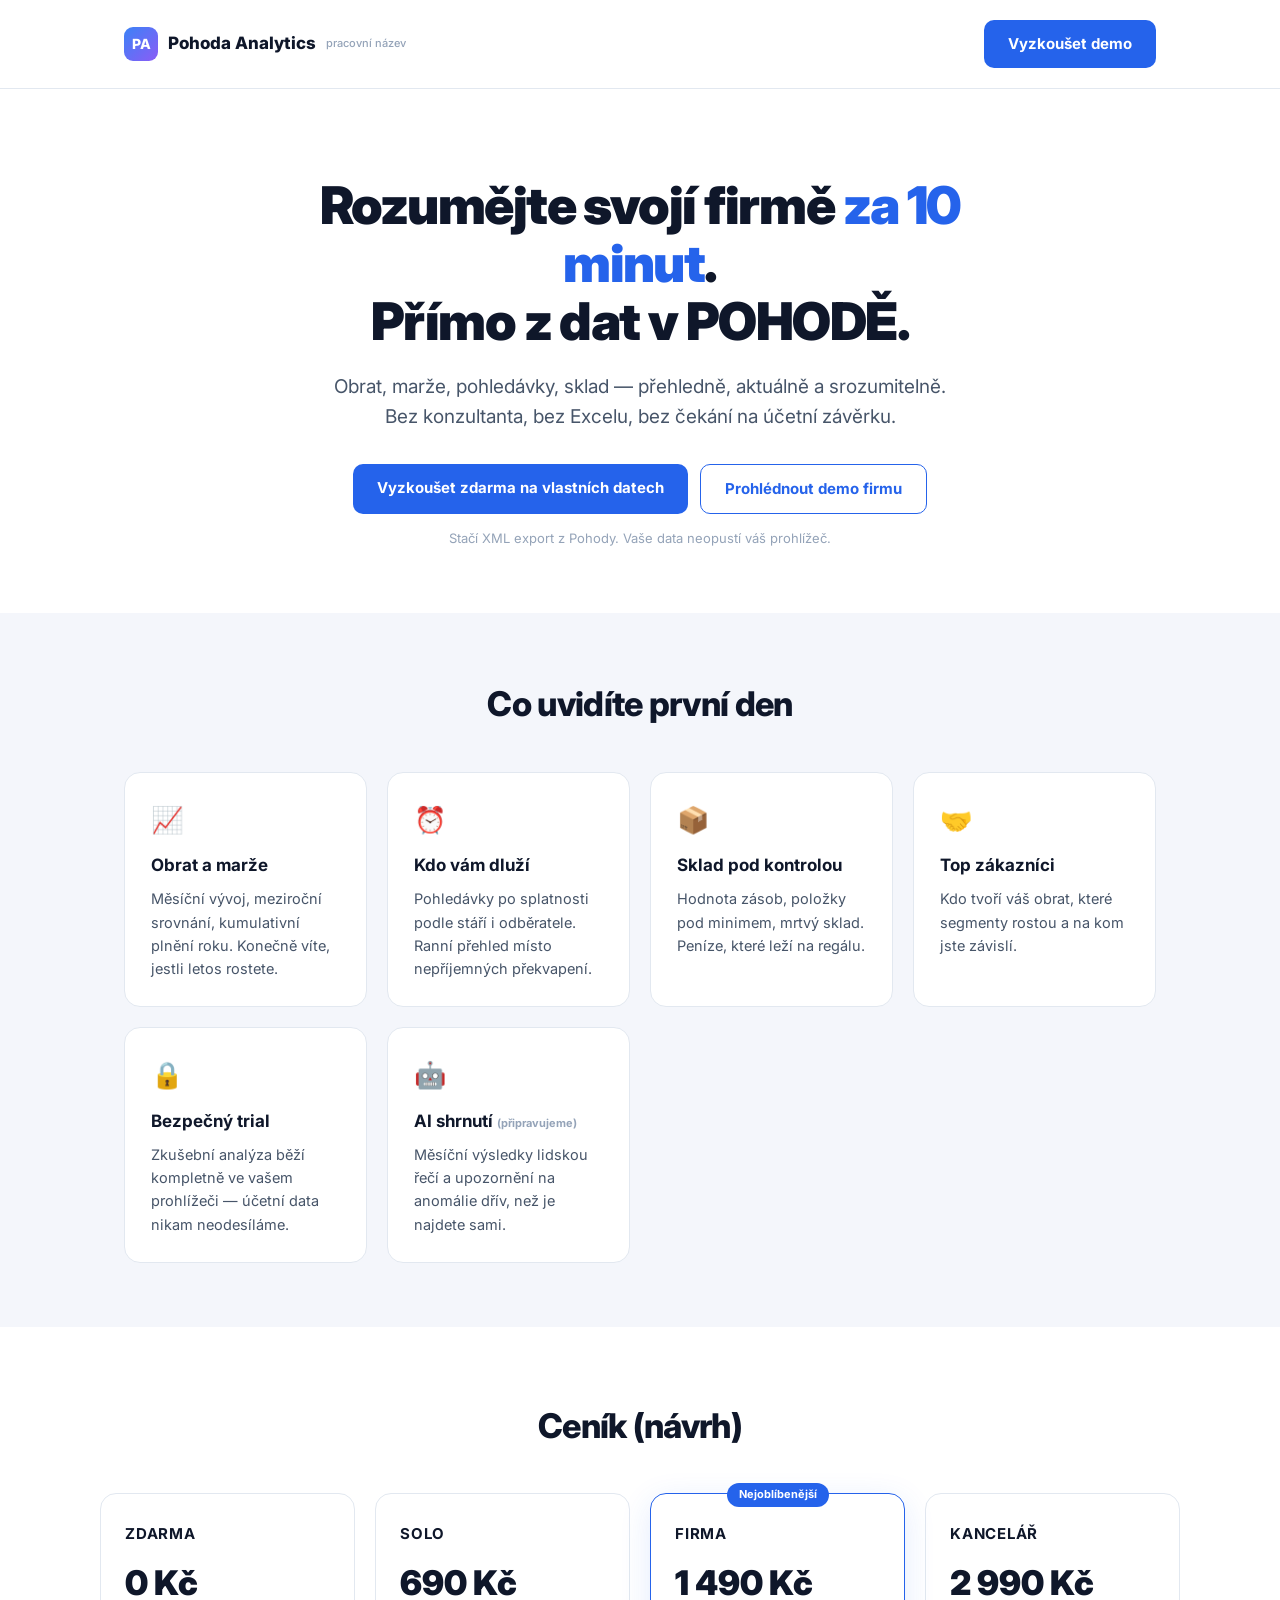
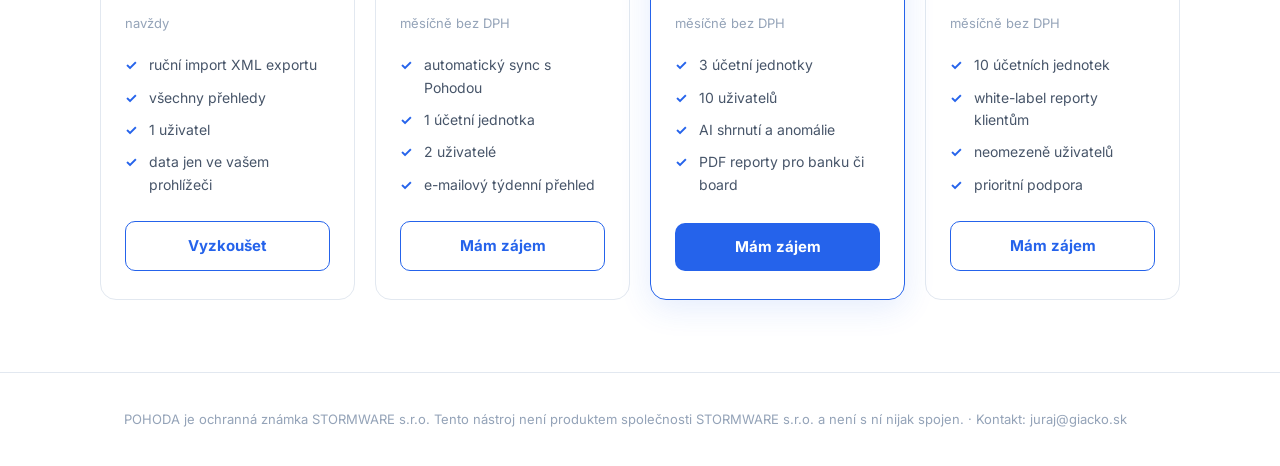
==== site/index.html @ 247dd359 "F0: demo dashboard, Pohoda XML parser, strategie a konkurencni analyza - app/: staticky SPA dashboar" ====
<!DOCTYPE html>
<html lang="cs">
<head>
<meta charset="utf-8">
<meta name="viewport" content="width=device-width, initial-scale=1">
<title>Rozumějte svojí firmě za 10 minut — analytika pro IS POHODA</title>
<meta name="description" content="Přehledy obratu, marží, pohledávek a skladu z vašich dat v IS POHODA. Bez konzultanta, bez Excelu. Vyzkoušejte zdarma na vlastních datech.">
<link rel="preconnect" href="https://fonts.googleapis.com">
<link href="https://fonts.googleapis.com/css2?family=Inter:wght@400;500;600;700;800;900&display=swap" rel="stylesheet">
<style>
:root { --ink:#0f172a; --ink2:#475569; --muted:#94a3b8; --accent:#2563eb; --bg:#ffffff; --soft:#f4f6fb; --line:#e2e8f0; }
* { box-sizing:border-box; margin:0; padding:0; }
body { font-family:Inter,-apple-system,system-ui,sans-serif; color:var(--ink); background:var(--bg); line-height:1.6; font-size:16px; }
.wrap { max-width:1080px; margin:0 auto; padding:0 24px; }
header { padding:20px 0; border-bottom:1px solid var(--line); position:sticky; top:0; background:rgba(255,255,255,.92); backdrop-filter:blur(8px); z-index:9; }
header .wrap { display:flex; align-items:center; justify-content:space-between; }
.logo { display:flex; gap:10px; align-items:center; font-weight:800; font-size:17px; }
.logo-mark { width:34px; height:34px; border-radius:9px; background:linear-gradient(135deg,#3b82f6,#8b5cf6); color:#fff; display:flex; align-items:center; justify-content:center; font-size:14px; }
.btn { display:inline-block; background:var(--accent); color:#fff; text-decoration:none; font-weight:700; padding:12px 24px; border-radius:10px; font-size:15px; }
.btn.ghost { background:transparent; color:var(--accent); border:1.5px solid var(--accent); }
.hero { padding:88px 0 64px; text-align:center; }
.hero h1 { font-size:clamp(30px,5vw,52px); font-weight:900; letter-spacing:-.03em; line-height:1.12; max-width:800px; margin:0 auto 20px; }
.hero h1 em { font-style:normal; color:var(--accent); }
.hero p { font-size:19px; color:var(--ink2); max-width:640px; margin:0 auto 32px; }
.hero .cta { display:flex; gap:12px; justify-content:center; flex-wrap:wrap; }
.hero .note { margin-top:14px; font-size:13px; color:var(--muted); }
.strip { background:var(--soft); padding:64px 0; }
h2 { font-size:clamp(24px,3.5vw,34px); font-weight:800; letter-spacing:-.02em; text-align:center; margin-bottom:40px; }
.features { display:grid; grid-template-columns:repeat(auto-fit,minmax(240px,1fr)); gap:20px; }
.feature { background:#fff; border:1px solid var(--line); border-radius:16px; padding:26px; }
.feature .ico { font-size:26px; margin-bottom:12px; }
.feature h3 { font-size:17px; margin-bottom:8px; }
.feature p { font-size:14.5px; color:var(--ink2); }
.pricing { padding:72px 0; }
.plans { display:grid; grid-template-columns:repeat(auto-fit,minmax(230px,1fr)); gap:20px; align-items:stretch; }
.plan { border:1px solid var(--line); border-radius:16px; padding:28px 24px; display:flex; flex-direction:column; }
.plan.hot { border-color:var(--accent); box-shadow:0 8px 32px rgba(37,99,235,.12); position:relative; }
.plan.hot::before { content:"Nejoblíbenější"; position:absolute; top:-11px; left:50%; transform:translateX(-50%); background:var(--accent); color:#fff; font-size:11px; font-weight:700; padding:3px 12px; border-radius:99px; }
.plan h3 { font-size:15px; text-transform:uppercase; letter-spacing:.05em; }
.plan .price { font-size:34px; font-weight:900; margin:10px 0 2px; }
.plan .per { font-size:13px; color:var(--muted); margin-bottom:16px; }
.plan ul { list-style:none; font-size:14px; color:var(--ink2); flex:1; }
.plan li { padding:5px 0 5px 24px; position:relative; }
.plan li::before { content:"✓"; position:absolute; left:0; color:var(--accent); font-weight:700; }
.plan .btn { margin-top:20px; text-align:center; }
footer { border-top:1px solid var(--line); padding:36px 0; font-size:13px; color:var(--muted); }
</style>
</head>
<body>
<header>
  <div class="wrap">
    <div class="logo"><div class="logo-mark">PA</div>Pohoda Analytics <span style="font-size:11px;color:var(--muted);font-weight:500">pracovní název</span></div>
    <a class="btn" href="../app/index.html">Vyzkoušet demo</a>
  </div>
</header>

<section class="hero wrap">
  <h1>Rozumějte svojí firmě <em>za 10 minut</em>.<br>Přímo z dat v POHODĚ.</h1>
  <p>Obrat, marže, pohledávky, sklad — přehledně, aktuálně a srozumitelně.
  Bez konzultanta, bez Excelu, bez čekání na účetní závěrku.</p>
  <div class="cta">
    <a class="btn" href="../app/index.html">Vyzkoušet zdarma na vlastních datech</a>
    <a class="btn ghost" href="../app/index.html#prehled">Prohlédnout demo firmu</a>
  </div>
  <div class="note">Stačí XML export z Pohody. Vaše data neopustí váš prohlížeč.</div>
</section>

<section class="strip">
  <div class="wrap">
    <h2>Co uvidíte první den</h2>
    <div class="features">
      <div class="feature"><div class="ico">📈</div><h3>Obrat a marže</h3><p>Měsíční vývoj, meziroční srovnání, kumulativní plnění roku. Konečně víte, jestli letos rostete.</p></div>
      <div class="feature"><div class="ico">⏰</div><h3>Kdo vám dluží</h3><p>Pohledávky po splatnosti podle stáří i odběratele. Ranní přehled místo nepříjemných překvapení.</p></div>
      <div class="feature"><div class="ico">📦</div><h3>Sklad pod kontrolou</h3><p>Hodnota zásob, položky pod minimem, mrtvý sklad. Peníze, které leží na regálu.</p></div>
      <div class="feature"><div class="ico">🤝</div><h3>Top zákazníci</h3><p>Kdo tvoří váš obrat, které segmenty rostou a na kom jste závislí.</p></div>
      <div class="feature"><div class="ico">🔒</div><h3>Bezpečný trial</h3><p>Zkušební analýza běží kompletně ve vašem prohlížeči — účetní data nikam neodesíláme.</p></div>
      <div class="feature"><div class="ico">🤖</div><h3>AI shrnutí <span style="font-size:11px;color:var(--muted)">(připravujeme)</span></h3><p>Měsíční výsledky lidskou řečí a upozornění na anomálie dřív, než je najdete sami.</p></div>
    </div>
  </div>
</section>

<section class="pricing wrap" id="cenik">
  <h2>Ceník (návrh)</h2>
  <div class="plans">
    <div class="plan">
      <h3>Zdarma</h3><div class="price">0 Kč</div><div class="per">navždy</div>
      <ul><li>ruční import XML exportu</li><li>všechny přehledy</li><li>1 uživatel</li><li>data jen ve vašem prohlížeči</li></ul>
      <a class="btn ghost" href="../app/index.html">Vyzkoušet</a>
    </div>
    <div class="plan">
      <h3>Solo</h3><div class="price">690 Kč</div><div class="per">měsíčně bez DPH</div>
      <ul><li>automatický sync s Pohodou</li><li>1 účetní jednotka</li><li>2 uživatelé</li><li>e-mailový týdenní přehled</li></ul>
      <a class="btn ghost" href="mailto:juraj@giacko.sk?subject=Pohoda%20Analytics%20—%20Solo">Mám zájem</a>
    </div>
    <div class="plan hot">
      <h3>Firma</h3><div class="price">1 490 Kč</div><div class="per">měsíčně bez DPH</div>
      <ul><li>3 účetní jednotky</li><li>10 uživatelů</li><li>AI shrnutí a anomálie</li><li>PDF reporty pro banku či board</li></ul>
      <a class="btn" href="mailto:juraj@giacko.sk?subject=Pohoda%20Analytics%20—%20Firma">Mám zájem</a>
    </div>
    <div class="plan">
      <h3>Kancelář</h3><div class="price">2 990 Kč</div><div class="per">měsíčně bez DPH</div>
      <ul><li>10 účetních jednotek</li><li>white-label reporty klientům</li><li>neomezeně uživatelů</li><li>prioritní podpora</li></ul>
      <a class="btn ghost" href="mailto:juraj@giacko.sk?subject=Pohoda%20Analytics%20—%20Kancelar">Mám zájem</a>
    </div>
  </div>
</section>

<footer>
  <div class="wrap">
    POHODA je ochranná známka STORMWARE s.r.o. Tento nástroj není produktem společnosti
    STORMWARE s.r.o. a není s ní nijak spojen. · Kontakt: juraj@giacko.sk
  </div>
</footer>
</body>
</html>
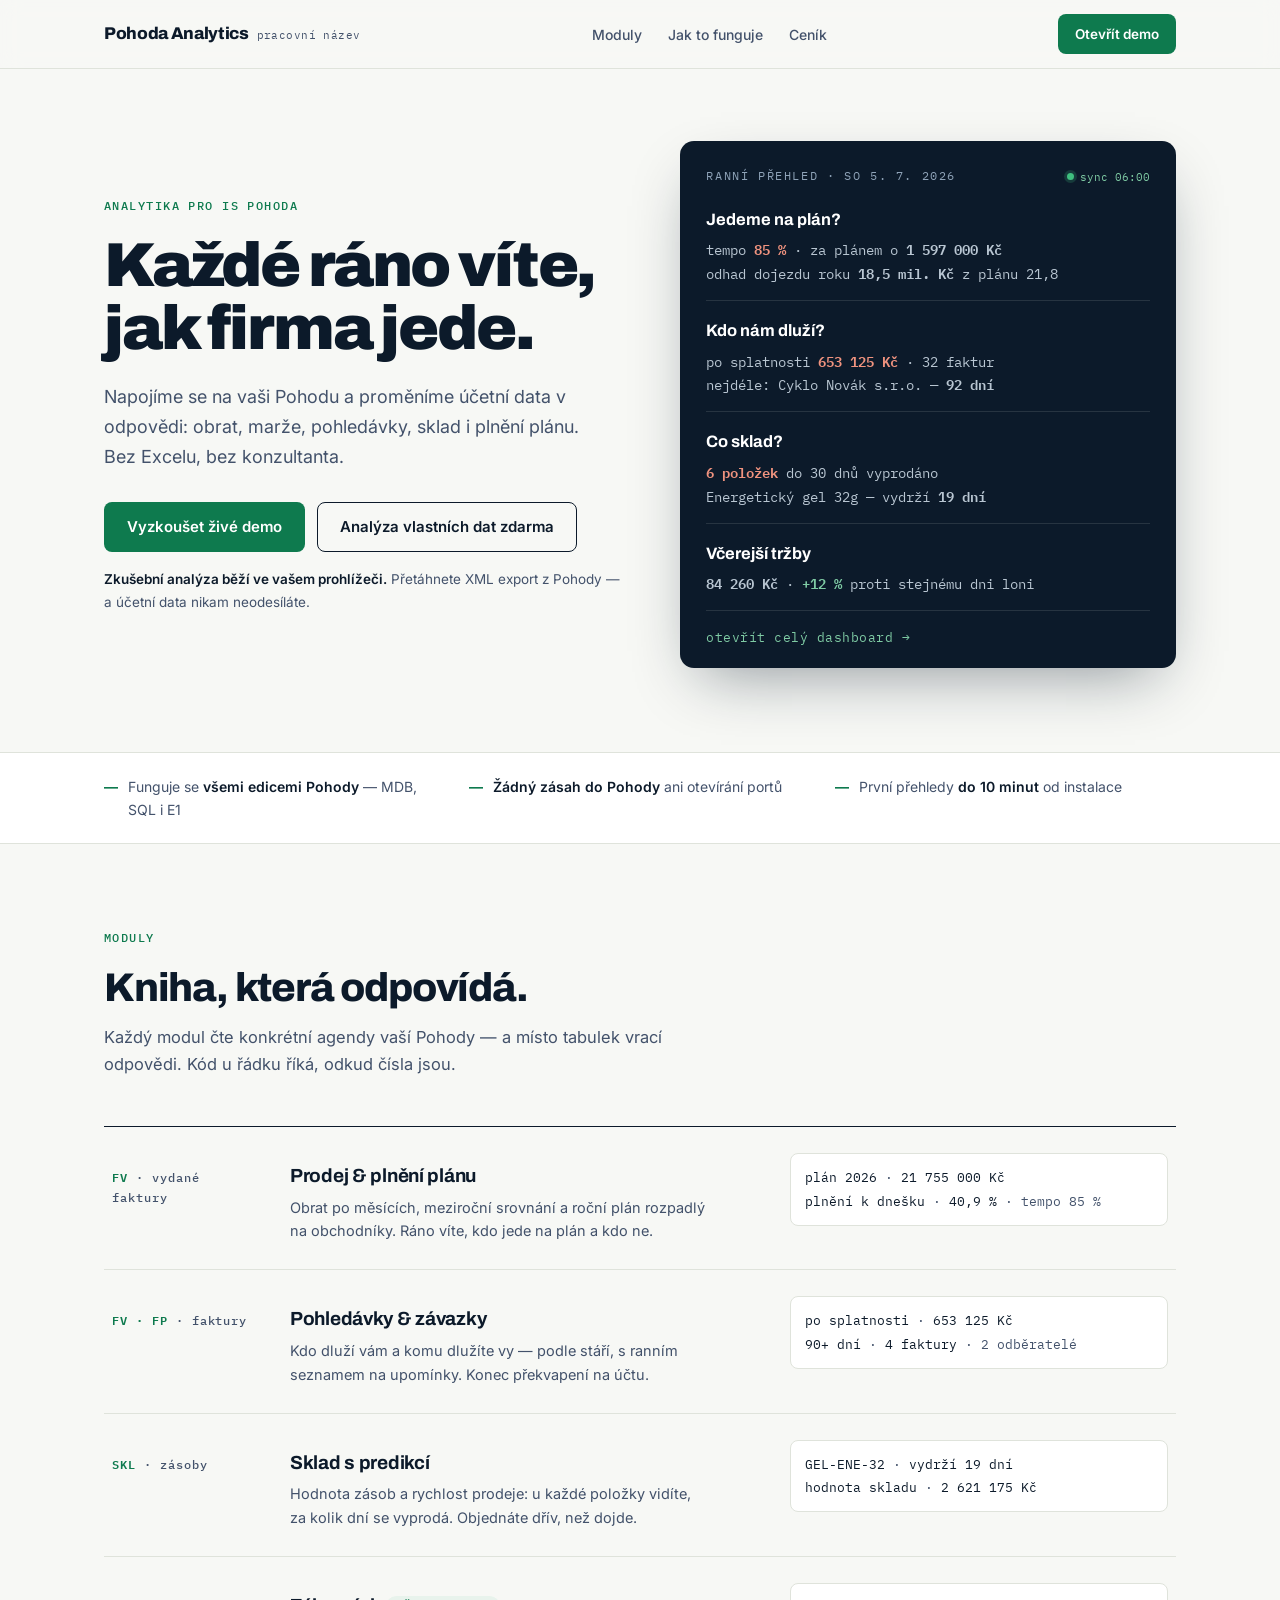
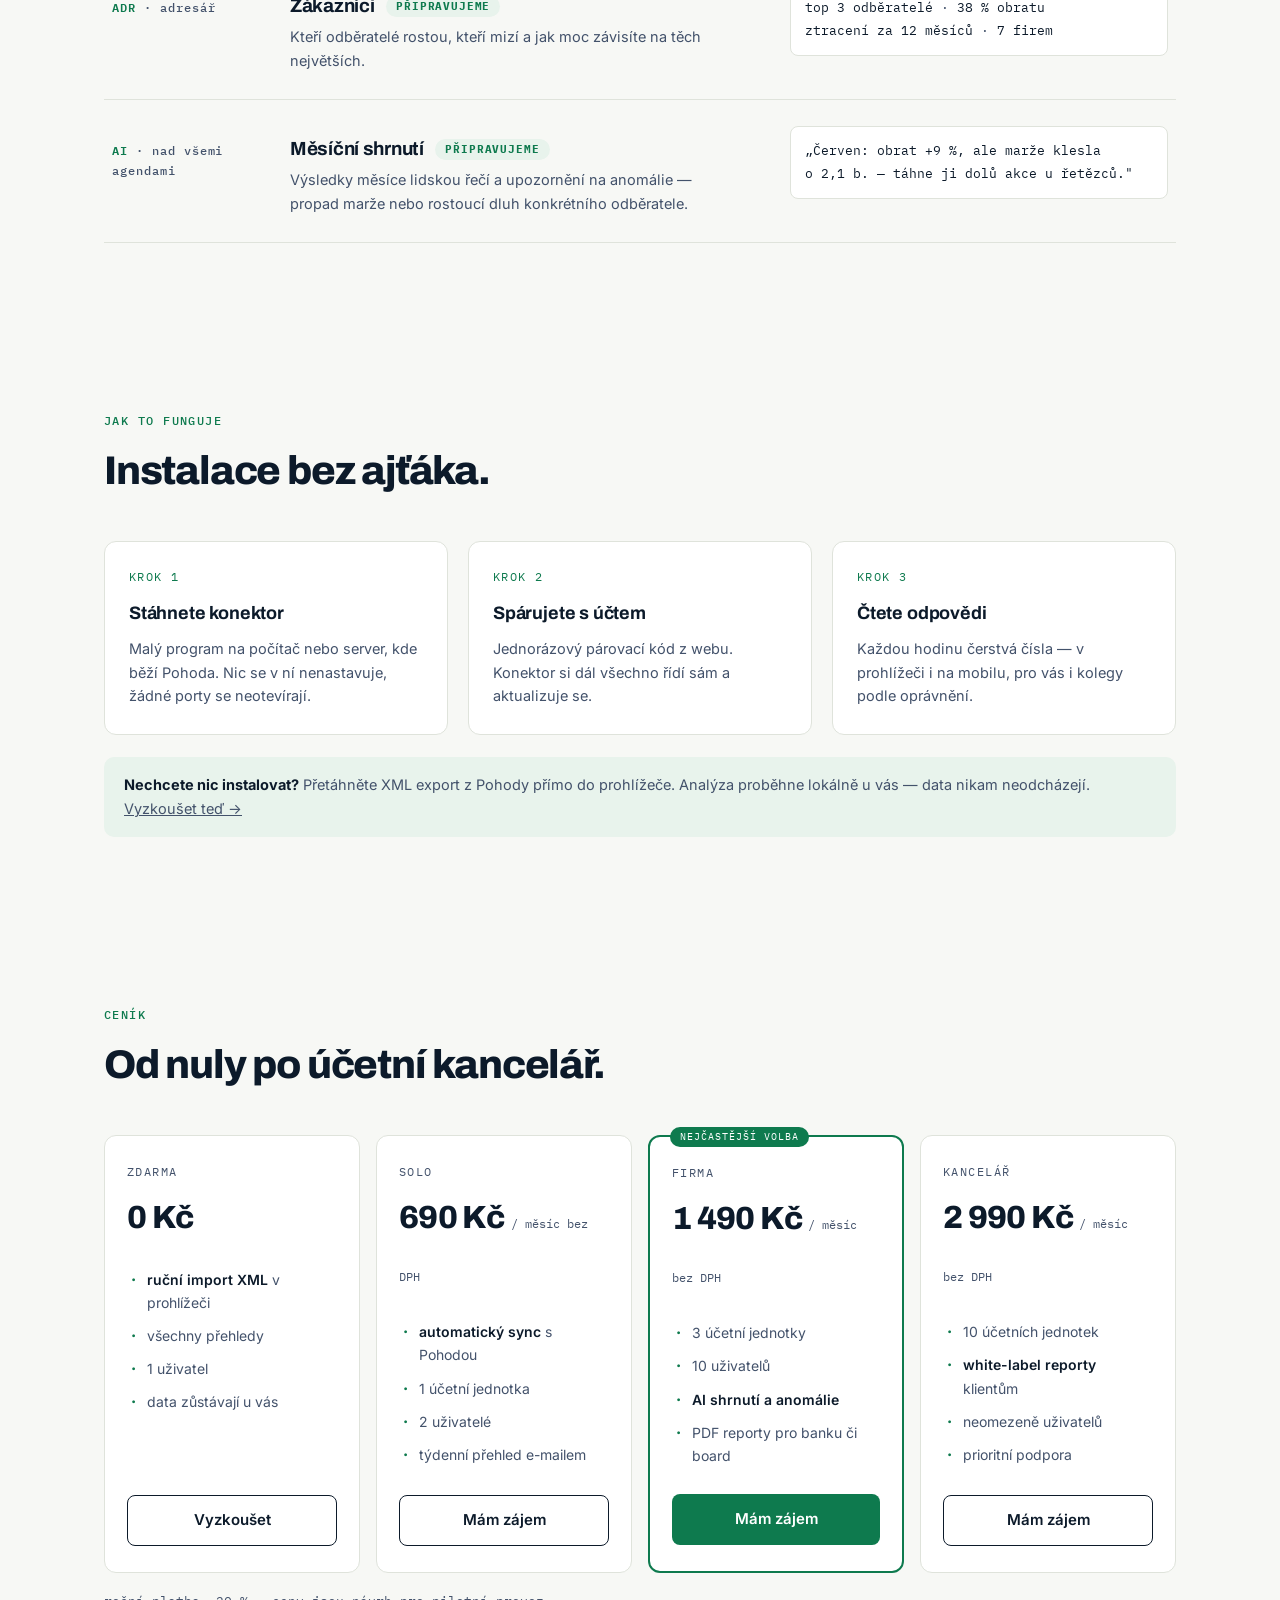
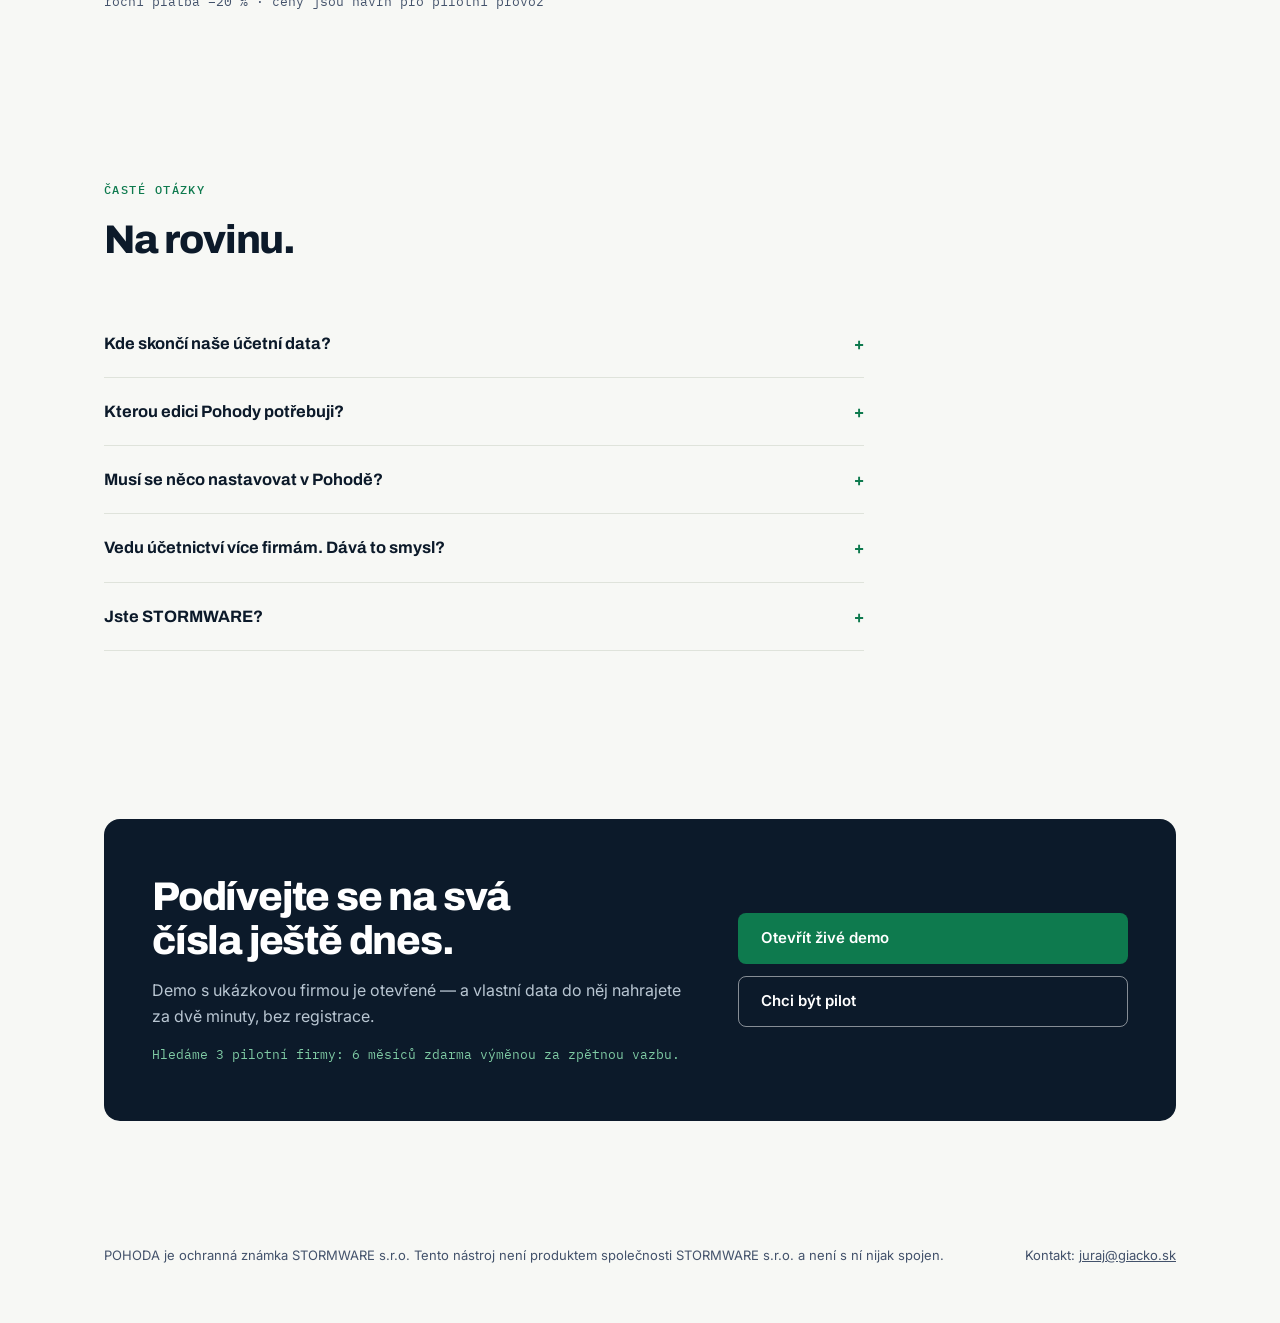
==== commit fc15fc3a: "Novy prezentacny web: ranni prehled hero, moduly ako riadky uctovnej knihy - signature: hero panel R" ====
--- a/site/index.html
+++ b/site/index.html
@@ -3,113 +3,446 @@
 <head>
 <meta charset="utf-8">
 <meta name="viewport" content="width=device-width, initial-scale=1">
-<title>Rozumějte svojí firmě za 10 minut — analytika pro IS POHODA</title>
-<meta name="description" content="Přehledy obratu, marží, pohledávek a skladu z vašich dat v IS POHODA. Bez konzultanta, bez Excelu. Vyzkoušejte zdarma na vlastních datech.">
+<title>Každé ráno víte, jak firma jede — analytika pro IS POHODA</title>
+<meta name="description" content="Napojíme se na vaši Pohodu a proměníme účetní data v odpovědi: obrat, marže, pohledávky, sklad i plnění plánu. Bez Excelu, bez konzultanta, do 10 minut.">
 <link rel="preconnect" href="https://fonts.googleapis.com">
-<link href="https://fonts.googleapis.com/css2?family=Inter:wght@400;500;600;700;800;900&display=swap" rel="stylesheet">
+<link rel="preconnect" href="https://fonts.gstatic.com" crossorigin>
+<link href="https://fonts.googleapis.com/css2?family=Archivo:wght@600;700;800;900&family=Inter:wght@400;500;600&family=IBM+Plex+Mono:wght@400;500;600&display=swap&subset=latin-ext" rel="stylesheet">
 <style>
-:root { --ink:#0f172a; --ink2:#475569; --muted:#94a3b8; --accent:#2563eb; --bg:#ffffff; --soft:#f4f6fb; --line:#e2e8f0; }
-* { box-sizing:border-box; margin:0; padding:0; }
-body { font-family:Inter,-apple-system,system-ui,sans-serif; color:var(--ink); background:var(--bg); line-height:1.6; font-size:16px; }
-.wrap { max-width:1080px; margin:0 auto; padding:0 24px; }
-header { padding:20px 0; border-bottom:1px solid var(--line); position:sticky; top:0; background:rgba(255,255,255,.92); backdrop-filter:blur(8px); z-index:9; }
-header .wrap { display:flex; align-items:center; justify-content:space-between; }
-.logo { display:flex; gap:10px; align-items:center; font-weight:800; font-size:17px; }
-.logo-mark { width:34px; height:34px; border-radius:9px; background:linear-gradient(135deg,#3b82f6,#8b5cf6); color:#fff; display:flex; align-items:center; justify-content:center; font-size:14px; }
-.btn { display:inline-block; background:var(--accent); color:#fff; text-decoration:none; font-weight:700; padding:12px 24px; border-radius:10px; font-size:15px; }
-.btn.ghost { background:transparent; color:var(--accent); border:1.5px solid var(--accent); }
-.hero { padding:88px 0 64px; text-align:center; }
-.hero h1 { font-size:clamp(30px,5vw,52px); font-weight:900; letter-spacing:-.03em; line-height:1.12; max-width:800px; margin:0 auto 20px; }
-.hero h1 em { font-style:normal; color:var(--accent); }
-.hero p { font-size:19px; color:var(--ink2); max-width:640px; margin:0 auto 32px; }
-.hero .cta { display:flex; gap:12px; justify-content:center; flex-wrap:wrap; }
-.hero .note { margin-top:14px; font-size:13px; color:var(--muted); }
-.strip { background:var(--soft); padding:64px 0; }
-h2 { font-size:clamp(24px,3.5vw,34px); font-weight:800; letter-spacing:-.02em; text-align:center; margin-bottom:40px; }
-.features { display:grid; grid-template-columns:repeat(auto-fit,minmax(240px,1fr)); gap:20px; }
-.feature { background:#fff; border:1px solid var(--line); border-radius:16px; padding:26px; }
-.feature .ico { font-size:26px; margin-bottom:12px; }
-.feature h3 { font-size:17px; margin-bottom:8px; }
-.feature p { font-size:14.5px; color:var(--ink2); }
-.pricing { padding:72px 0; }
-.plans { display:grid; grid-template-columns:repeat(auto-fit,minmax(230px,1fr)); gap:20px; align-items:stretch; }
-.plan { border:1px solid var(--line); border-radius:16px; padding:28px 24px; display:flex; flex-direction:column; }
-.plan.hot { border-color:var(--accent); box-shadow:0 8px 32px rgba(37,99,235,.12); position:relative; }
-.plan.hot::before { content:"Nejoblíbenější"; position:absolute; top:-11px; left:50%; transform:translateX(-50%); background:var(--accent); color:#fff; font-size:11px; font-weight:700; padding:3px 12px; border-radius:99px; }
-.plan h3 { font-size:15px; text-transform:uppercase; letter-spacing:.05em; }
-.plan .price { font-size:34px; font-weight:900; margin:10px 0 2px; }
-.plan .per { font-size:13px; color:var(--muted); margin-bottom:16px; }
-.plan ul { list-style:none; font-size:14px; color:var(--ink2); flex:1; }
-.plan li { padding:5px 0 5px 24px; position:relative; }
-.plan li::before { content:"✓"; position:absolute; left:0; color:var(--accent); font-weight:700; }
-.plan .btn { margin-top:20px; text-align:center; }
-footer { border-top:1px solid var(--line); padding:36px 0; font-size:13px; color:var(--muted); }
+:root {
+  --papir: #F7F8F5;
+  --inkoust: #0C1A2A;
+  --inkoust-2: #43526B;
+  --zelen: #0E7A4E;
+  --zelen-svetla: #E8F3EC;
+  --saldo: #C2402E;
+  --saldo-svetle: #FAEDE9;
+  --linka: #DFE3DB;
+  --panel: #FFFFFF;
+  --mono: "IBM Plex Mono", ui-monospace, monospace;
+  --disp: "Archivo", sans-serif;
+  --body: "Inter", -apple-system, system-ui, sans-serif;
+}
+* { box-sizing: border-box; margin: 0; padding: 0; }
+html { scroll-behavior: smooth; }
+@media (prefers-reduced-motion: reduce) { html { scroll-behavior: auto; } }
+body {
+  font-family: var(--body); color: var(--inkoust); background: var(--papir);
+  font-size: 16px; line-height: 1.65; -webkit-font-smoothing: antialiased;
+}
+.wrap { max-width: 1120px; margin: 0 auto; padding: 0 24px; }
+a { color: inherit; }
+:focus-visible { outline: 2.5px solid var(--zelen); outline-offset: 3px; border-radius: 2px; }
+
+/* ---------- header ---------- */
+header {
+  position: sticky; top: 0; z-index: 20;
+  background: color-mix(in srgb, var(--papir) 88%, transparent);
+  backdrop-filter: blur(10px);
+  border-bottom: 1px solid var(--linka);
+}
+.hd { display: flex; align-items: center; justify-content: space-between; padding: 14px 24px; max-width: 1120px; margin: 0 auto; }
+.wordmark { font-family: var(--disp); font-weight: 800; font-size: 17px; letter-spacing: -.02em; text-decoration: none; display: flex; align-items: baseline; gap: 8px; }
+.wordmark .wip { font-family: var(--mono); font-size: 10.5px; font-weight: 400; color: var(--inkoust-2); letter-spacing: .04em; }
+nav.top { display: flex; gap: 26px; font-size: 14px; font-weight: 500; }
+nav.top a { text-decoration: none; color: var(--inkoust-2); }
+nav.top a:hover { color: var(--inkoust); }
+.btn {
+  display: inline-block; text-decoration: none; font-weight: 600; font-size: 15px;
+  padding: 12px 22px; border-radius: 8px; border: 1.5px solid transparent;
+  background: var(--zelen); color: #fff; transition: background .15s;
+}
+.btn:hover { background: #0A6440; }
+.btn.obrys { background: transparent; color: var(--inkoust); border-color: var(--inkoust); }
+.btn.obrys:hover { background: var(--inkoust); color: #fff; }
+.btn.maly { padding: 8px 16px; font-size: 13.5px; }
+@media (max-width: 720px) { nav.top { display: none; } }
+
+/* ---------- hero ---------- */
+.hero { padding: 72px 0 84px; display: grid; grid-template-columns: 1.05fr 1fr; gap: 56px; align-items: center; }
+@media (max-width: 920px) { .hero { grid-template-columns: 1fr; padding-top: 48px; } }
+.eyebrow { font-family: var(--mono); font-size: 12px; font-weight: 500; letter-spacing: .12em; text-transform: uppercase; color: var(--zelen); margin-bottom: 18px; }
+h1 {
+  font-family: var(--disp); font-weight: 900; letter-spacing: -.035em; line-height: 1.02;
+  font-size: clamp(38px, 5.6vw, 62px); margin-bottom: 22px; text-wrap: balance;
+}
+.hero p.sub { font-size: 18px; color: var(--inkoust-2); max-width: 480px; margin-bottom: 30px; }
+.hero .cta { display: flex; gap: 12px; flex-wrap: wrap; align-items: center; }
+.hero .pozn { margin-top: 16px; font-size: 13.5px; color: var(--inkoust-2); }
+.hero .pozn strong { color: var(--inkoust); font-weight: 600; }
+
+/* ranní přehled — signature panel */
+.report {
+  background: var(--inkoust); color: #EAF0EA; border-radius: 14px;
+  padding: 26px 26px 20px; box-shadow: 0 24px 60px -20px rgba(12,26,42,.45);
+  font-size: 14px;
+}
+.report .hlava { display: flex; justify-content: space-between; align-items: center; gap: 10px; flex-wrap: wrap; margin-bottom: 4px; }
+.report .titulek { font-family: var(--mono); font-size: 11.5px; letter-spacing: .14em; text-transform: uppercase; color: #8FA3B8; }
+.report .sync { font-family: var(--mono); font-size: 11px; color: #7FCBA4; display: flex; align-items: center; gap: 6px; }
+.report .sync::before { content: ""; width: 7px; height: 7px; border-radius: 99px; background: #3FBF7F; box-shadow: 0 0 0 3px rgba(63,191,127,.2); }
+.radek { padding: 16px 0 14px; border-bottom: 1px solid rgba(234,240,234,.12); }
+.radek:last-of-type { border-bottom: 0; }
+.radek .otazka { font-family: var(--disp); font-weight: 700; font-size: 16.5px; color: #fff; margin-bottom: 5px; }
+.radek .odpoved { font-family: var(--mono); font-size: 13.5px; color: #B9C6D2; line-height: 1.7; }
+.radek .odpoved b { font-weight: 600; }
+.cislo-plus { color: #7FCBA4; }
+.cislo-minus { color: #F0937F; }
+.report .pata { padding-top: 14px; }
+.report .pata a { font-family: var(--mono); font-size: 12.5px; color: #7FCBA4; text-decoration: none; letter-spacing: .04em; }
+.report .pata a:hover { text-decoration: underline; }
+@media (prefers-reduced-motion: no-preference) {
+  .radek { opacity: 0; transform: translateY(8px); animation: vzhuru .5s ease forwards; }
+  .radek:nth-child(2) { animation-delay: .15s; }
+  .radek:nth-child(3) { animation-delay: .3s; }
+  .radek:nth-child(4) { animation-delay: .45s; }
+  @keyframes vzhuru { to { opacity: 1; transform: none; } }
+}
+
+/* ---------- fakta pás ---------- */
+.fakta { border-top: 1px solid var(--linka); border-bottom: 1px solid var(--linka); background: #FFFFFF; }
+.fakta .wrap { display: grid; grid-template-columns: repeat(3, 1fr); gap: 24px; padding: 22px 24px; }
+@media (max-width: 720px) { .fakta .wrap { grid-template-columns: 1fr; gap: 10px; padding: 18px 24px; } }
+.fakt { font-size: 14px; color: var(--inkoust-2); display: flex; gap: 10px; align-items: baseline; }
+.fakt::before { content: "—"; color: var(--zelen); font-weight: 700; }
+.fakt b { color: var(--inkoust); font-weight: 600; }
+
+/* ---------- sekce ---------- */
+section.blok { padding: 84px 0; }
+.sekce-hlava { max-width: 620px; margin-bottom: 48px; }
+h2 { font-family: var(--disp); font-weight: 800; letter-spacing: -.03em; font-size: clamp(28px, 3.6vw, 40px); line-height: 1.1; margin: 14px 0 14px; text-wrap: balance; }
+.sekce-hlava p { color: var(--inkoust-2); font-size: 16.5px; }
+
+/* moduly — řádky účetní knihy */
+.kniha { border-top: 1px solid var(--inkoust); }
+.zaznam {
+  display: grid; grid-template-columns: 150px 1.25fr 1fr; gap: 28px; align-items: baseline;
+  padding: 26px 8px; border-bottom: 1px solid var(--linka); transition: background .15s;
+}
+.zaznam:hover { background: #FFFFFF; }
+@media (max-width: 860px) { .zaznam { grid-template-columns: 1fr; gap: 8px; } }
+.agenda { font-family: var(--mono); font-size: 12px; font-weight: 500; letter-spacing: .08em; color: var(--inkoust-2); }
+.agenda b { color: var(--zelen); font-weight: 600; }
+.zaznam h3 { font-family: var(--disp); font-weight: 700; font-size: 19px; letter-spacing: -.015em; margin-bottom: 4px; }
+.zaznam .popis { font-size: 14.5px; color: var(--inkoust-2); max-width: 420px; }
+.ukazka { font-family: var(--mono); font-size: 13px; color: var(--inkoust); background: var(--panel); border: 1px solid var(--linka); border-radius: 8px; padding: 12px 14px; line-height: 1.8; }
+.ukazka .mira { color: var(--inkoust-2); }
+.stitek { display: inline-block; font-family: var(--mono); font-size: 10.5px; letter-spacing: .08em; text-transform: uppercase; background: var(--zelen-svetla); color: var(--zelen); border-radius: 99px; padding: 2px 10px; vertical-align: 2px; margin-left: 8px; }
+
+/* jak to funguje */
+.kroky { display: grid; grid-template-columns: repeat(3, 1fr); gap: 20px; counter-reset: krok; }
+@media (max-width: 860px) { .kroky { grid-template-columns: 1fr; } }
+.krok { background: var(--panel); border: 1px solid var(--linka); border-radius: 12px; padding: 26px 24px; }
+.krok::before {
+  counter-increment: krok; content: "krok " counter(krok);
+  font-family: var(--mono); font-size: 11.5px; letter-spacing: .12em; text-transform: uppercase; color: var(--zelen);
+  display: block; margin-bottom: 12px;
+}
+.krok h3 { font-family: var(--disp); font-weight: 700; font-size: 18px; margin-bottom: 8px; letter-spacing: -.01em; }
+.krok p { font-size: 14.5px; color: var(--inkoust-2); }
+.bez-instalace { margin-top: 22px; font-size: 14.5px; color: var(--inkoust-2); background: var(--zelen-svetla); border-radius: 10px; padding: 16px 20px; }
+.bez-instalace b { color: var(--inkoust); }
+
+/* ceník */
+.plany { display: grid; grid-template-columns: repeat(4, 1fr); gap: 16px; align-items: stretch; }
+@media (max-width: 1000px) { .plany { grid-template-columns: repeat(2, 1fr); } }
+@media (max-width: 560px) { .plany { grid-template-columns: 1fr; } }
+.plan { background: var(--panel); border: 1px solid var(--linka); border-radius: 12px; padding: 26px 22px; display: flex; flex-direction: column; }
+.plan.hlavni { border: 2px solid var(--zelen); position: relative; }
+.plan.hlavni::before { content: "nejčastější volba"; position: absolute; top: -10px; left: 20px; background: var(--zelen); color: #fff; font-family: var(--mono); font-size: 10px; letter-spacing: .1em; text-transform: uppercase; padding: 2px 10px; border-radius: 99px; }
+.plan .nazev { font-family: var(--mono); font-size: 12px; letter-spacing: .12em; text-transform: uppercase; color: var(--inkoust-2); }
+.plan .cena { font-family: var(--disp); font-weight: 800; font-size: 32px; letter-spacing: -.02em; margin: 10px 0 0; }
+.plan .cena span { font-family: var(--mono); font-size: 12px; font-weight: 400; letter-spacing: 0; color: var(--inkoust-2); }
+.plan ul { list-style: none; margin: 18px 0 22px; flex: 1; }
+.plan li { font-size: 14px; color: var(--inkoust-2); padding: 5px 0 5px 20px; position: relative; }
+.plan li::before { content: "·"; position: absolute; left: 4px; color: var(--zelen); font-weight: 900; }
+.plan li b { color: var(--inkoust); font-weight: 600; }
+.plan .btn { text-align: center; }
+.cenik-pozn { margin-top: 18px; font-size: 13px; color: var(--inkoust-2); font-family: var(--mono); }
+
+/* FAQ */
+.faq { max-width: 760px; }
+.faq details { border-bottom: 1px solid var(--linka); padding: 4px 0; }
+.faq summary { cursor: pointer; font-family: var(--disp); font-weight: 700; font-size: 16.5px; padding: 16px 0; list-style: none; display: flex; justify-content: space-between; gap: 16px; }
+.faq summary::-webkit-details-marker { display: none; }
+.faq summary::after { content: "+"; font-family: var(--mono); color: var(--zelen); font-weight: 600; }
+.faq details[open] summary::after { content: "−"; }
+.faq .odp { padding: 0 0 18px; font-size: 15px; color: var(--inkoust-2); max-width: 640px; }
+
+/* závěrečná výzva */
+.final { background: var(--inkoust); color: #fff; border-radius: 16px; padding: 56px 48px; display: grid; grid-template-columns: 1.4fr 1fr; gap: 40px; align-items: center; }
+@media (max-width: 860px) { .final { grid-template-columns: 1fr; padding: 40px 28px; } }
+.final h2 { color: #fff; margin-top: 0; }
+.final p { color: #B9C6D2; font-size: 16px; }
+.final .pilot { font-family: var(--mono); font-size: 13px; color: #7FCBA4; margin-top: 14px; }
+.final .cta { display: flex; flex-direction: column; gap: 12px; }
+.final .btn.obrys { color: #fff; border-color: rgba(255,255,255,.5); }
+.final .btn.obrys:hover { background: #fff; color: var(--inkoust); }
+
+footer { padding: 40px 0 56px; font-size: 13px; color: var(--inkoust-2); }
+footer .wrap { display: flex; justify-content: space-between; gap: 24px; flex-wrap: wrap; }
+footer a { color: var(--inkoust-2); }
 </style>
 </head>
 <body>
+
 <header>
-  <div class="wrap">
-    <div class="logo"><div class="logo-mark">PA</div>Pohoda Analytics <span style="font-size:11px;color:var(--muted);font-weight:500">pracovní název</span></div>
-    <a class="btn" href="../app/index.html">Vyzkoušet demo</a>
+  <div class="hd">
+    <a class="wordmark" href="#">Pohoda&nbsp;Analytics <span class="wip">pracovní název</span></a>
+    <nav class="top" aria-label="Hlavní navigace">
+      <a href="#moduly">Moduly</a>
+      <a href="#jak">Jak to funguje</a>
+      <a href="#cenik">Ceník</a>
+    </nav>
+    <a class="btn maly" href="../app/">Otevřít demo</a>
   </div>
 </header>
 
-<section class="hero wrap">
-  <h1>Rozumějte svojí firmě <em>za 10 minut</em>.<br>Přímo z dat v POHODĚ.</h1>
-  <p>Obrat, marže, pohledávky, sklad — přehledně, aktuálně a srozumitelně.
-  Bez konzultanta, bez Excelu, bez čekání na účetní závěrku.</p>
-  <div class="cta">
-    <a class="btn" href="../app/index.html">Vyzkoušet zdarma na vlastních datech</a>
-    <a class="btn ghost" href="../app/index.html#prehled">Prohlédnout demo firmu</a>
+<main class="wrap">
+  <section class="hero">
+    <div>
+      <div class="eyebrow">Analytika pro IS POHODA</div>
+      <h1>Každé ráno víte, jak firma jede.</h1>
+      <p class="sub">Napojíme se na vaši Pohodu a proměníme účetní data v odpovědi:
+      obrat, marže, pohledávky, sklad i plnění plánu. Bez Excelu, bez konzultanta.</p>
+      <div class="cta">
+        <a class="btn" href="../app/">Vyzkoušet živé demo</a>
+        <a class="btn obrys" href="../app/#import">Analýza vlastních dat zdarma</a>
+      </div>
+      <p class="pozn"><strong>Zkušební analýza běží ve vašem prohlížeči.</strong>
+      Přetáhnete XML export z Pohody — a účetní data nikam neodesíláte.</p>
+    </div>
+
+    <aside class="report" aria-label="Ukázka ranního přehledu">
+      <div class="hlava">
+        <span class="titulek">Ranní přehled · so 5. 7. 2026</span>
+        <span class="sync">sync 06:00</span>
+      </div>
+      <div class="radek">
+        <div class="otazka">Jedeme na plán?</div>
+        <div class="odpoved">tempo <b class="cislo-minus">85 %</b> · za plánem o <b>1 597 000 Kč</b><br>odhad dojezdu roku <b>18,5 mil. Kč</b> z plánu 21,8</div>
+      </div>
+      <div class="radek">
+        <div class="otazka">Kdo nám dluží?</div>
+        <div class="odpoved">po splatnosti <b class="cislo-minus">653 125 Kč</b> · 32 faktur<br>nejdéle: Cyklo Novák s.r.o. — <b>92 dní</b></div>
+      </div>
+      <div class="radek">
+        <div class="otazka">Co sklad?</div>
+        <div class="odpoved"><b class="cislo-minus">6 položek</b> do 30 dnů vyprodáno<br>Energetický gel 32g — vydrží <b>19 dní</b></div>
+      </div>
+      <div class="radek">
+        <div class="otazka">Včerejší tržby</div>
+        <div class="odpoved"><b>84 260 Kč</b> · <b class="cislo-plus">+12 %</b> proti stejnému dni loni</div>
+      </div>
+      <div class="pata"><a href="../app/">otevřít celý dashboard →</a></div>
+    </aside>
+  </section>
+</main>
+
+<div class="fakta">
+  <div class="wrap">
+    <div class="fakt"><span>Funguje se <b>všemi edicemi Pohody</b> — MDB, SQL i E1</span></div>
+    <div class="fakt"><span><b>Žádný zásah do Pohody</b> ani otevírání portů</span></div>
+    <div class="fakt"><span>První přehledy <b>do 10 minut</b> od instalace</span></div>
   </div>
-  <div class="note">Stačí XML export z Pohody. Vaše data neopustí váš prohlížeč.</div>
-</section>
-
-<section class="strip">
-  <div class="wrap">
-    <h2>Co uvidíte první den</h2>
-    <div class="features">
-      <div class="feature"><div class="ico">📈</div><h3>Obrat a marže</h3><p>Měsíční vývoj, meziroční srovnání, kumulativní plnění roku. Konečně víte, jestli letos rostete.</p></div>
-      <div class="feature"><div class="ico">⏰</div><h3>Kdo vám dluží</h3><p>Pohledávky po splatnosti podle stáří i odběratele. Ranní přehled místo nepříjemných překvapení.</p></div>
-      <div class="feature"><div class="ico">📦</div><h3>Sklad pod kontrolou</h3><p>Hodnota zásob, položky pod minimem, mrtvý sklad. Peníze, které leží na regálu.</p></div>
-      <div class="feature"><div class="ico">🤝</div><h3>Top zákazníci</h3><p>Kdo tvoří váš obrat, které segmenty rostou a na kom jste závislí.</p></div>
-      <div class="feature"><div class="ico">🔒</div><h3>Bezpečný trial</h3><p>Zkušební analýza běží kompletně ve vašem prohlížeči — účetní data nikam neodesíláme.</p></div>
-      <div class="feature"><div class="ico">🤖</div><h3>AI shrnutí <span style="font-size:11px;color:var(--muted)">(připravujeme)</span></h3><p>Měsíční výsledky lidskou řečí a upozornění na anomálie dřív, než je najdete sami.</p></div>
-    </div>
-  </div>
-</section>
-
-<section class="pricing wrap" id="cenik">
-  <h2>Ceník (návrh)</h2>
-  <div class="plans">
-    <div class="plan">
-      <h3>Zdarma</h3><div class="price">0 Kč</div><div class="per">navždy</div>
-      <ul><li>ruční import XML exportu</li><li>všechny přehledy</li><li>1 uživatel</li><li>data jen ve vašem prohlížeči</li></ul>
-      <a class="btn ghost" href="../app/index.html">Vyzkoušet</a>
-    </div>
-    <div class="plan">
-      <h3>Solo</h3><div class="price">690 Kč</div><div class="per">měsíčně bez DPH</div>
-      <ul><li>automatický sync s Pohodou</li><li>1 účetní jednotka</li><li>2 uživatelé</li><li>e-mailový týdenní přehled</li></ul>
-      <a class="btn ghost" href="mailto:juraj@giacko.sk?subject=Pohoda%20Analytics%20—%20Solo">Mám zájem</a>
-    </div>
-    <div class="plan hot">
-      <h3>Firma</h3><div class="price">1 490 Kč</div><div class="per">měsíčně bez DPH</div>
-      <ul><li>3 účetní jednotky</li><li>10 uživatelů</li><li>AI shrnutí a anomálie</li><li>PDF reporty pro banku či board</li></ul>
-      <a class="btn" href="mailto:juraj@giacko.sk?subject=Pohoda%20Analytics%20—%20Firma">Mám zájem</a>
-    </div>
-    <div class="plan">
-      <h3>Kancelář</h3><div class="price">2 990 Kč</div><div class="per">měsíčně bez DPH</div>
-      <ul><li>10 účetních jednotek</li><li>white-label reporty klientům</li><li>neomezeně uživatelů</li><li>prioritní podpora</li></ul>
-      <a class="btn ghost" href="mailto:juraj@giacko.sk?subject=Pohoda%20Analytics%20—%20Kancelar">Mám zájem</a>
-    </div>
-  </div>
-</section>
+</div>
+
+<main class="wrap">
+  <section class="blok" id="moduly">
+    <div class="sekce-hlava">
+      <div class="eyebrow">Moduly</div>
+      <h2>Kniha, která odpovídá.</h2>
+      <p>Každý modul čte konkrétní agendy vaší Pohody — a místo tabulek vrací odpovědi.
+      Kód u řádku říká, odkud čísla jsou.</p>
+    </div>
+    <div class="kniha">
+      <article class="zaznam">
+        <div class="agenda"><b>FV</b> · vydané faktury</div>
+        <div>
+          <h3>Prodej &amp; plnění plánu</h3>
+          <p class="popis">Obrat po měsících, meziroční srovnání a roční plán rozpadlý
+          na obchodníky. Ráno víte, kdo jede na plán a kdo ne.</p>
+        </div>
+        <div class="ukazka">plán 2026 <span class="mira">·</span> 21 755 000 Kč<br>plnění k dnešku <span class="mira">·</span> 40,9 % <span class="mira">· tempo 85 %</span></div>
+      </article>
+      <article class="zaznam">
+        <div class="agenda"><b>FV · FP</b> · faktury</div>
+        <div>
+          <h3>Pohledávky &amp; závazky</h3>
+          <p class="popis">Kdo dluží vám a komu dlužíte vy — podle stáří, s ranním
+          seznamem na upomínky. Konec překvapení na účtu.</p>
+        </div>
+        <div class="ukazka">po splatnosti <span class="mira">·</span> 653 125 Kč<br>90+ dní <span class="mira">·</span> 4 faktury <span class="mira">· 2 odběratelé</span></div>
+      </article>
+      <article class="zaznam">
+        <div class="agenda"><b>SKL</b> · zásoby</div>
+        <div>
+          <h3>Sklad s predikcí</h3>
+          <p class="popis">Hodnota zásob a rychlost prodeje: u každé položky vidíte,
+          za kolik dní se vyprodá. Objednáte dřív, než dojde.</p>
+        </div>
+        <div class="ukazka">GEL-ENE-32 <span class="mira">·</span> vydrží 19 dní<br>hodnota skladu <span class="mira">·</span> 2 621 175 Kč</div>
+      </article>
+      <article class="zaznam">
+        <div class="agenda"><b>ADR</b> · adresář</div>
+        <div>
+          <h3>Zákazníci <span class="stitek">připravujeme</span></h3>
+          <p class="popis">Kteří odběratelé rostou, kteří mizí a jak moc závisíte
+          na těch největších.</p>
+        </div>
+        <div class="ukazka">top 3 odběratelé <span class="mira">·</span> 38 % obratu<br>ztracení za 12 měsíců <span class="mira">·</span> 7 firem</div>
+      </article>
+      <article class="zaznam">
+        <div class="agenda"><b>AI</b> · nad všemi agendami</div>
+        <div>
+          <h3>Měsíční shrnutí <span class="stitek">připravujeme</span></h3>
+          <p class="popis">Výsledky měsíce lidskou řečí a upozornění na anomálie —
+          propad marže nebo rostoucí dluh konkrétního odběratele.</p>
+        </div>
+        <div class="ukazka">„Červen: obrat +9 %, ale marže klesla<br>o 2,1 b. — táhne ji dolů akce u řetězců."</div>
+      </article>
+    </div>
+  </section>
+
+  <section class="blok" id="jak">
+    <div class="sekce-hlava">
+      <div class="eyebrow">Jak to funguje</div>
+      <h2>Instalace bez ajťáka.</h2>
+    </div>
+    <div class="kroky">
+      <div class="krok">
+        <h3>Stáhnete konektor</h3>
+        <p>Malý program na počítač nebo server, kde běží Pohoda. Nic se v ní
+        nenastavuje, žádné porty se neotevírají.</p>
+      </div>
+      <div class="krok">
+        <h3>Spárujete s účtem</h3>
+        <p>Jednorázový párovací kód z webu. Konektor si dál všechno řídí sám
+        a aktualizuje se.</p>
+      </div>
+      <div class="krok">
+        <h3>Čtete odpovědi</h3>
+        <p>Každou hodinu čerstvá čísla — v prohlížeči i na mobilu, pro vás
+        i kolegy podle oprávnění.</p>
+      </div>
+    </div>
+    <p class="bez-instalace"><b>Nechcete nic instalovat?</b> Přetáhněte XML export
+    z Pohody přímo do prohlížeče. Analýza proběhne lokálně u vás — data nikam
+    neodcházejí. <a href="../app/#import">Vyzkoušet teď →</a></p>
+  </section>
+
+  <section class="blok" id="cenik">
+    <div class="sekce-hlava">
+      <div class="eyebrow">Ceník</div>
+      <h2>Od nuly po účetní kancelář.</h2>
+    </div>
+    <div class="plany">
+      <div class="plan">
+        <div class="nazev">Zdarma</div>
+        <div class="cena">0 Kč</div>
+        <ul>
+          <li><b>ruční import XML</b> v prohlížeči</li>
+          <li>všechny přehledy</li>
+          <li>1 uživatel</li>
+          <li>data zůstávají u vás</li>
+        </ul>
+        <a class="btn obrys" href="../app/#import">Vyzkoušet</a>
+      </div>
+      <div class="plan">
+        <div class="nazev">Solo</div>
+        <div class="cena">690 Kč <span>/ měsíc bez DPH</span></div>
+        <ul>
+          <li><b>automatický sync</b> s Pohodou</li>
+          <li>1 účetní jednotka</li>
+          <li>2 uživatelé</li>
+          <li>týdenní přehled e-mailem</li>
+        </ul>
+        <a class="btn obrys" href="mailto:juraj@giacko.sk?subject=Solo%20tarif">Mám zájem</a>
+      </div>
+      <div class="plan hlavni">
+        <div class="nazev">Firma</div>
+        <div class="cena">1 490 Kč <span>/ měsíc bez DPH</span></div>
+        <ul>
+          <li>3 účetní jednotky</li>
+          <li>10 uživatelů</li>
+          <li><b>AI shrnutí a anomálie</b></li>
+          <li>PDF reporty pro banku či board</li>
+        </ul>
+        <a class="btn" href="mailto:juraj@giacko.sk?subject=Firma%20tarif">Mám zájem</a>
+      </div>
+      <div class="plan">
+        <div class="nazev">Kancelář</div>
+        <div class="cena">2 990 Kč <span>/ měsíc bez DPH</span></div>
+        <ul>
+          <li>10 účetních jednotek</li>
+          <li><b>white-label reporty</b> klientům</li>
+          <li>neomezeně uživatelů</li>
+          <li>prioritní podpora</li>
+        </ul>
+        <a class="btn obrys" href="mailto:juraj@giacko.sk?subject=Kancel%C3%A1%C5%99%20tarif">Mám zájem</a>
+      </div>
+    </div>
+    <p class="cenik-pozn">roční platba −20 % · ceny jsou návrh pro pilotní provoz</p>
+  </section>
+
+  <section class="blok" id="faq">
+    <div class="sekce-hlava">
+      <div class="eyebrow">Časté otázky</div>
+      <h2>Na rovinu.</h2>
+    </div>
+    <div class="faq">
+      <details>
+        <summary>Kde skončí naše účetní data?</summary>
+        <p class="odp">Ve zkušební verzi nikde — analýza XML exportu proběhne ve vašem
+        prohlížeči a zavřením záložky zmizí. V placených tarifech se data ukládají
+        šifrovaně na serverech v EU a smlouva o zpracování (DPA) je součástí podmínek.</p>
+      </details>
+      <details>
+        <summary>Kterou edici Pohody potřebuji?</summary>
+        <p class="odp">Libovolnou — MDB, SQL i E1. Konektor používá oficiální XML
+        komunikaci Pohody, která je součástí všech edic.</p>
+      </details>
+      <details>
+        <summary>Musí se něco nastavovat v Pohodě?</summary>
+        <p class="odp">Ne. Konektor potřebuje jen uživatelský účet Pohody, pod kterým
+        čte data. Neinstalují se doplňky, neotevírají porty, nezasahuje se do databáze.</p>
+      </details>
+      <details>
+        <summary>Vedu účetnictví více firmám. Dává to smysl?</summary>
+        <p class="odp">Ano — tarif Kancelář počítá s více účetními jednotkami pod jedním
+        účtem a s reporty, které pošlete klientům pod vlastní hlavičkou.</p>
+      </details>
+      <details>
+        <summary>Jste STORMWARE?</summary>
+        <p class="odp">Nejsme. POHODA je ochranná známka STORMWARE s.r.o. a tento nástroj
+        není jejich produktem — jen umí číst data, která v Pohodě už máte.</p>
+      </details>
+    </div>
+  </section>
+
+  <section class="blok">
+    <div class="final">
+      <div>
+        <h2>Podívejte se na svá čísla ještě dnes.</h2>
+        <p>Demo s ukázkovou firmou je otevřené — a vlastní data do něj nahrajete
+        za dvě minuty, bez registrace.</p>
+        <p class="pilot">Hledáme 3 pilotní firmy: 6 měsíců zdarma výměnou za zpětnou vazbu.</p>
+      </div>
+      <div class="cta">
+        <a class="btn" href="../app/">Otevřít živé demo</a>
+        <a class="btn obrys" href="mailto:juraj@giacko.sk?subject=Pilotn%C3%AD%20provoz">Chci být pilot</a>
+      </div>
+    </div>
+  </section>
+</main>
 
 <footer>
   <div class="wrap">
-    POHODA je ochranná známka STORMWARE s.r.o. Tento nástroj není produktem společnosti
-    STORMWARE s.r.o. a není s ní nijak spojen. · Kontakt: juraj@giacko.sk
+    <span>POHODA je ochranná známka STORMWARE s.r.o. Tento nástroj není produktem
+    společnosti STORMWARE s.r.o. a není s ní nijak spojen.</span>
+    <span>Kontakt: <a href="mailto:juraj@giacko.sk">juraj@giacko.sk</a></span>
   </div>
 </footer>
+
 </body>
 </html>
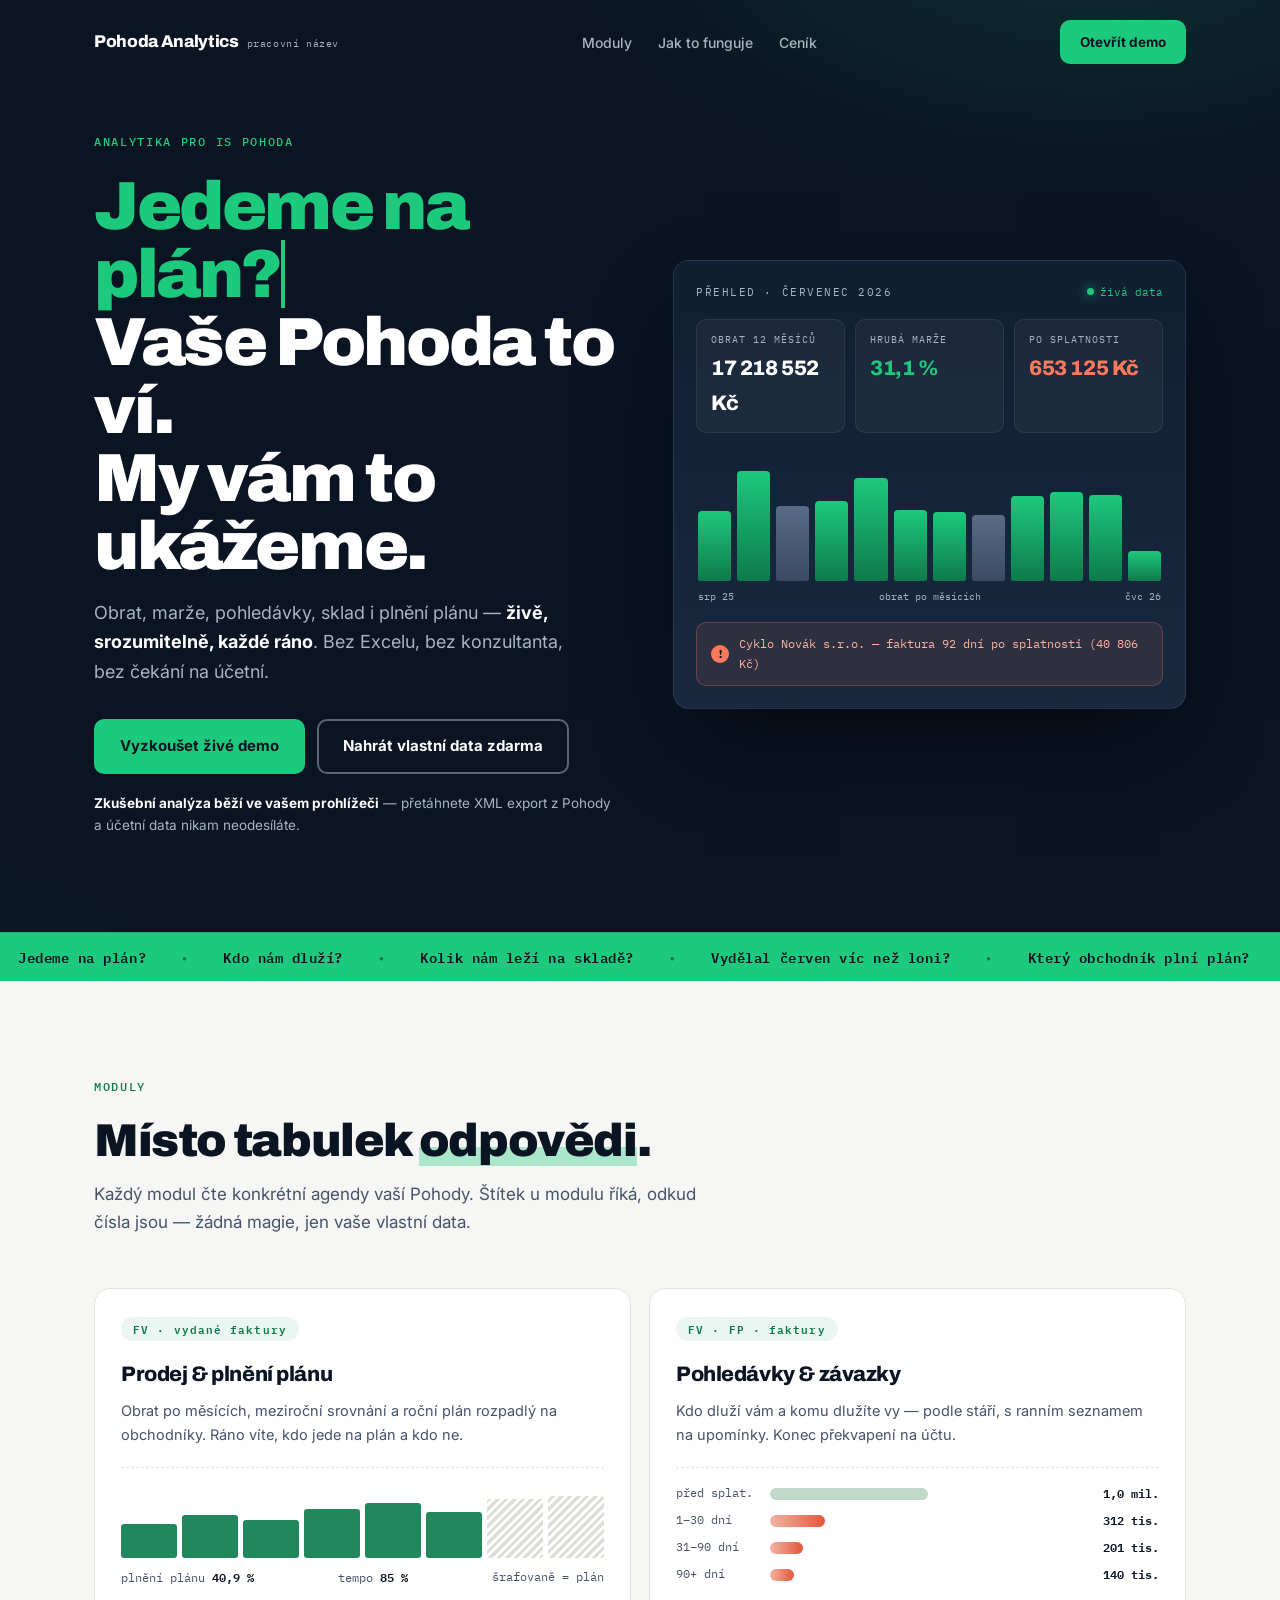
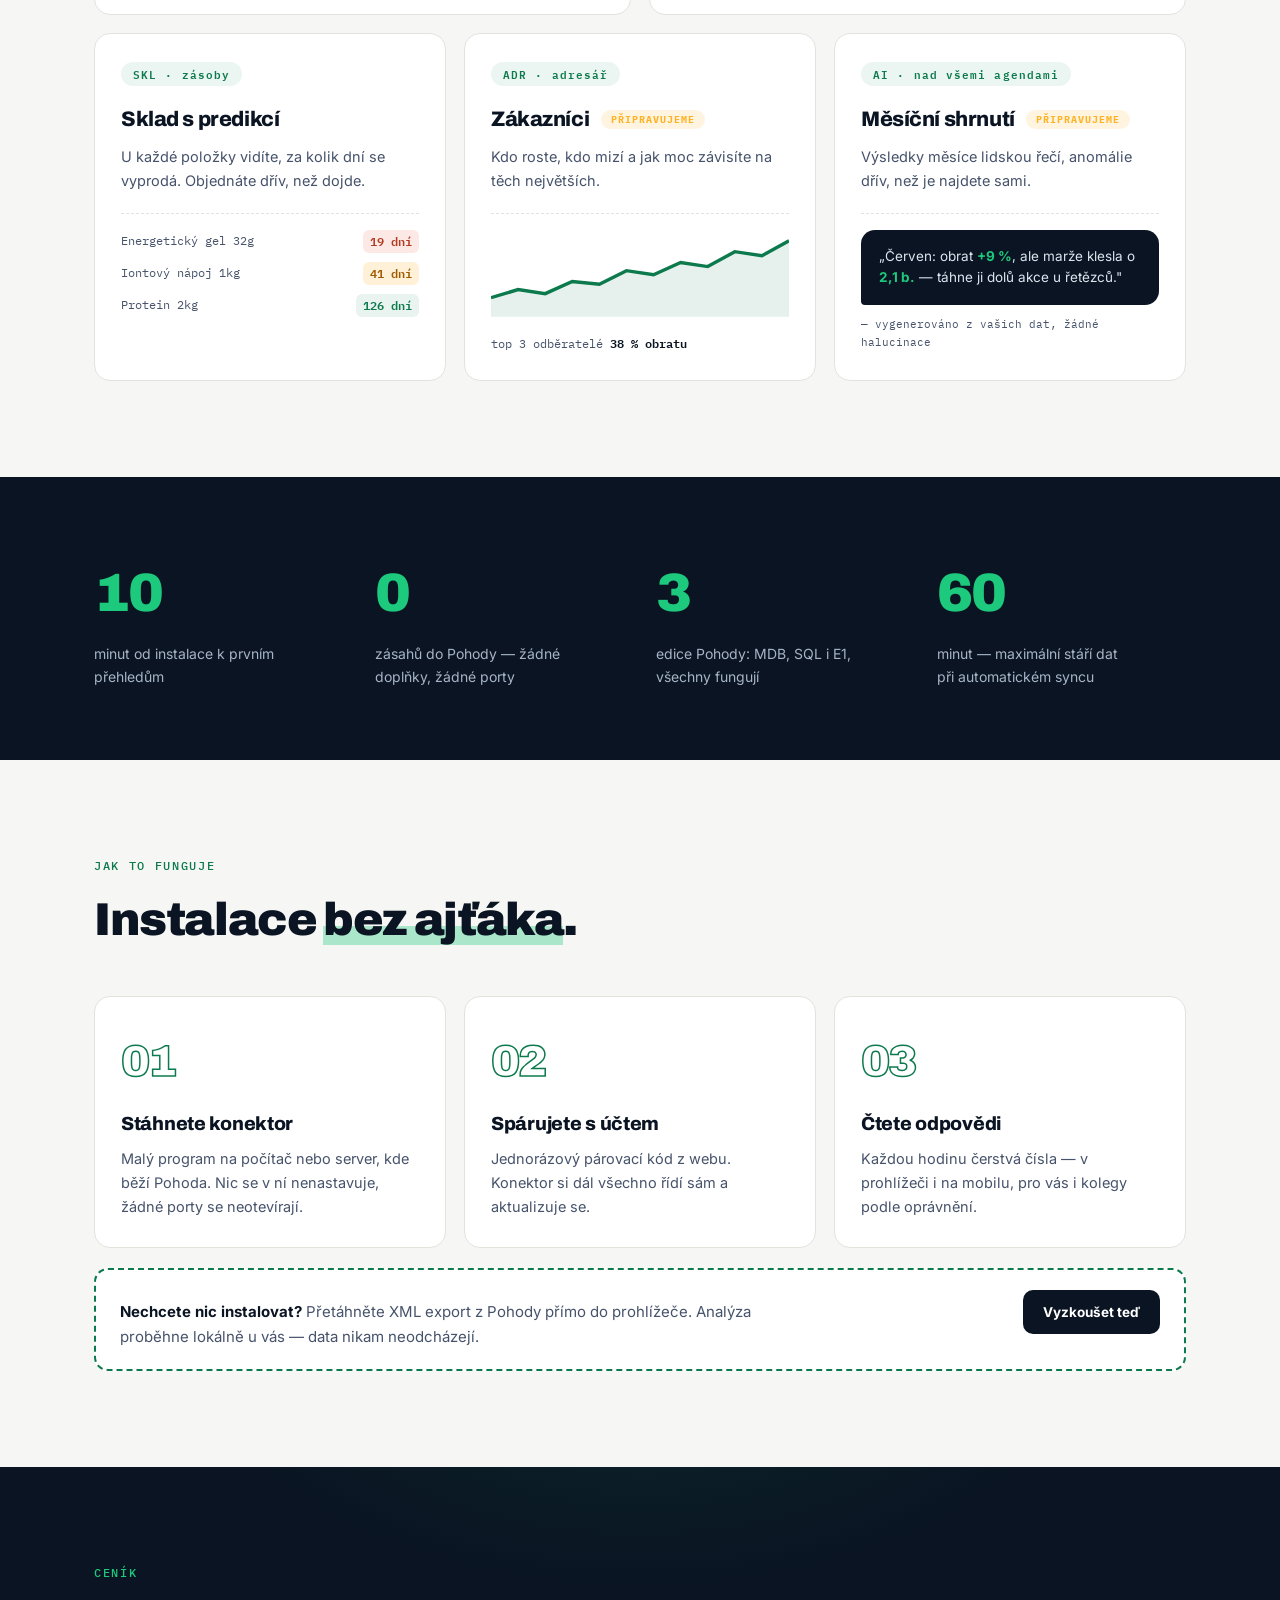
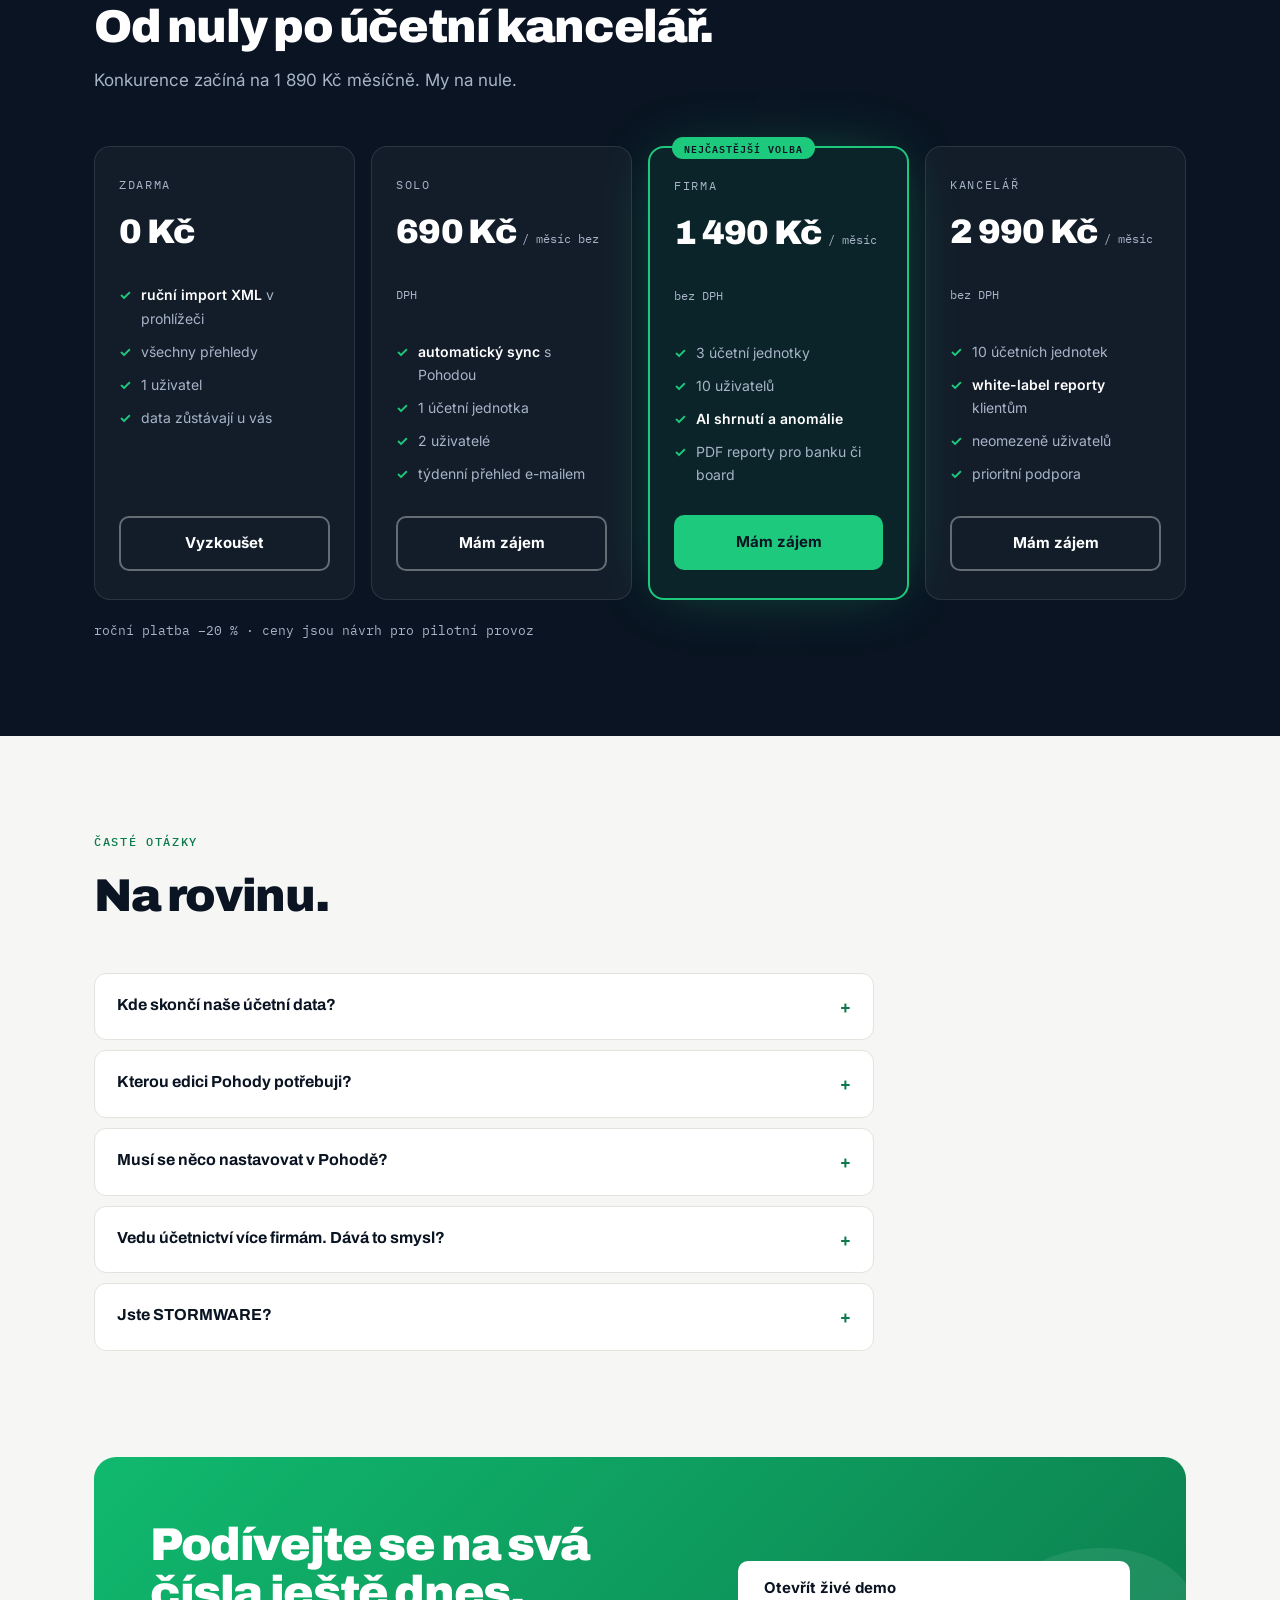
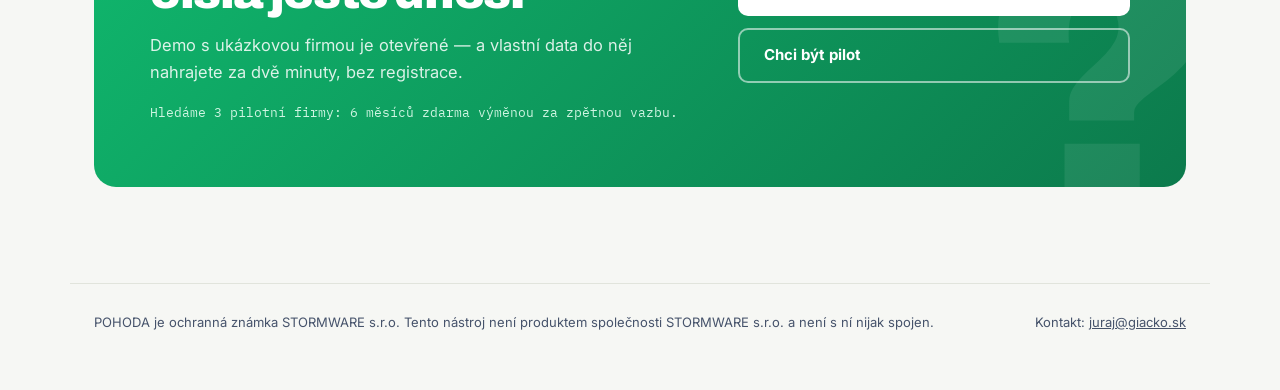
==== commit cda00327: "Web v2: vyraznejsi vizual - tmavy hero so zivym dashboardom - hero: cyklujuca otazka (typewriter), a" ====
--- a/site/index.html
+++ b/site/index.html
@@ -3,185 +3,222 @@
 <head>
 <meta charset="utf-8">
 <meta name="viewport" content="width=device-width, initial-scale=1">
-<title>Každé ráno víte, jak firma jede — analytika pro IS POHODA</title>
-<meta name="description" content="Napojíme se na vaši Pohodu a proměníme účetní data v odpovědi: obrat, marže, pohledávky, sklad i plnění plánu. Bez Excelu, bez konzultanta, do 10 minut.">
+<title>Vaše Pohoda to ví. My vám to ukážeme. — analytika pro IS POHODA</title>
+<meta name="description" content="Obrat, marže, pohledávky, sklad i plnění plánu — živě z vaší Pohody, srozumitelně pro majitele. Bez Excelu, bez konzultanta, do 10 minut.">
 <link rel="preconnect" href="https://fonts.googleapis.com">
 <link rel="preconnect" href="https://fonts.gstatic.com" crossorigin>
-<link href="https://fonts.googleapis.com/css2?family=Archivo:wght@600;700;800;900&family=Inter:wght@400;500;600&family=IBM+Plex+Mono:wght@400;500;600&display=swap&subset=latin-ext" rel="stylesheet">
+<link href="https://fonts.googleapis.com/css2?family=Archivo:wght@600;700;800;900&family=Inter:wght@400;500;600;700&family=IBM+Plex+Mono:wght@400;500;600&display=swap&subset=latin-ext" rel="stylesheet">
 <style>
 :root {
-  --papir: #F7F8F5;
-  --inkoust: #0C1A2A;
-  --inkoust-2: #43526B;
-  --zelen: #0E7A4E;
-  --zelen-svetla: #E8F3EC;
-  --saldo: #C2402E;
-  --saldo-svetle: #FAEDE9;
-  --linka: #DFE3DB;
-  --panel: #FFFFFF;
+  --ink: #0A1422;
+  --ink-2: #101E31;
+  --ink-3: #18293F;
+  --papir: #F6F7F4;
+  --bila: #FFFFFF;
+  --text-2: #46536B;
+  --svetly-text: #A7B4C7;
+  --zelen: #1DC97C;        /* živá zelená na tmavém */
+  --zelen-tmava: #0C7A4C;  /* zelená na světlém */
+  --amber: #FFB324;
+  --cervena: #FF7A5C;
+  --linka: #E1E4DC;
   --mono: "IBM Plex Mono", ui-monospace, monospace;
   --disp: "Archivo", sans-serif;
   --body: "Inter", -apple-system, system-ui, sans-serif;
 }
 * { box-sizing: border-box; margin: 0; padding: 0; }
 html { scroll-behavior: smooth; }
-@media (prefers-reduced-motion: reduce) { html { scroll-behavior: auto; } }
-body {
-  font-family: var(--body); color: var(--inkoust); background: var(--papir);
-  font-size: 16px; line-height: 1.65; -webkit-font-smoothing: antialiased;
-}
-.wrap { max-width: 1120px; margin: 0 auto; padding: 0 24px; }
+body { font-family: var(--body); color: var(--ink); background: var(--papir); font-size: 16px; line-height: 1.65; -webkit-font-smoothing: antialiased; }
+.wrap { max-width: 1140px; margin: 0 auto; padding: 0 24px; }
 a { color: inherit; }
 :focus-visible { outline: 2.5px solid var(--zelen); outline-offset: 3px; border-radius: 2px; }
-
-/* ---------- header ---------- */
-header {
-  position: sticky; top: 0; z-index: 20;
-  background: color-mix(in srgb, var(--papir) 88%, transparent);
-  backdrop-filter: blur(10px);
-  border-bottom: 1px solid var(--linka);
+img, svg { max-width: 100%; }
+
+/* ============ header ============ */
+header { position: absolute; top: 0; left: 0; right: 0; z-index: 30; }
+.hd { display: flex; align-items: center; justify-content: space-between; padding: 20px 24px; max-width: 1140px; margin: 0 auto; }
+.wordmark { font-family: var(--disp); font-weight: 800; font-size: 17px; letter-spacing: -.02em; text-decoration: none; color: #fff; display: flex; align-items: baseline; gap: 8px; }
+.wordmark .wip { font-family: var(--mono); font-size: 10px; font-weight: 400; color: var(--svetly-text); letter-spacing: .06em; }
+nav.top { display: flex; gap: 26px; font-size: 14px; font-weight: 500; }
+nav.top a { text-decoration: none; color: var(--svetly-text); }
+nav.top a:hover { color: #fff; }
+.btn { display: inline-block; text-decoration: none; font-weight: 700; font-size: 15px; padding: 13px 24px; border-radius: 10px; border: 2px solid transparent; background: var(--zelen); color: var(--ink); transition: transform .12s ease, background .15s; }
+.btn:hover { background: #2BE08F; transform: translateY(-1px); }
+.btn.obrys { background: transparent; color: #fff; border-color: rgba(255,255,255,.35); }
+.btn.obrys:hover { border-color: #fff; background: rgba(255,255,255,.06); }
+.btn.tmavy { background: var(--ink); color: #fff; }
+.btn.tmavy:hover { background: var(--ink-3); }
+.btn.maly { padding: 9px 18px; font-size: 13.5px; }
+@media (max-width: 760px) { nav.top { display: none; } }
+
+/* ============ hero (tmavý) ============ */
+.hero-sekce {
+  background:
+    radial-gradient(900px 500px at 85% -10%, rgba(29,201,124,.16), transparent 60%),
+    radial-gradient(700px 420px at -10% 110%, rgba(29,201,124,.08), transparent 55%),
+    var(--ink);
+  color: #fff; padding: 132px 0 0; overflow: hidden; position: relative;
 }
-.hd { display: flex; align-items: center; justify-content: space-between; padding: 14px 24px; max-width: 1120px; margin: 0 auto; }
-.wordmark { font-family: var(--disp); font-weight: 800; font-size: 17px; letter-spacing: -.02em; text-decoration: none; display: flex; align-items: baseline; gap: 8px; }
-.wordmark .wip { font-family: var(--mono); font-size: 10.5px; font-weight: 400; color: var(--inkoust-2); letter-spacing: .04em; }
-nav.top { display: flex; gap: 26px; font-size: 14px; font-weight: 500; }
-nav.top a { text-decoration: none; color: var(--inkoust-2); }
-nav.top a:hover { color: var(--inkoust); }
-.btn {
-  display: inline-block; text-decoration: none; font-weight: 600; font-size: 15px;
-  padding: 12px 22px; border-radius: 8px; border: 1.5px solid transparent;
-  background: var(--zelen); color: #fff; transition: background .15s;
+.hero { display: grid; grid-template-columns: 1.02fr 1fr; gap: 56px; align-items: center; padding-bottom: 96px; }
+@media (max-width: 960px) { .hero { grid-template-columns: 1fr; padding-bottom: 72px; } }
+.eyebrow { font-family: var(--mono); font-size: 12px; font-weight: 500; letter-spacing: .14em; text-transform: uppercase; color: var(--zelen); margin-bottom: 20px; }
+h1 { font-family: var(--disp); font-weight: 900; letter-spacing: -.035em; line-height: 1.0; font-size: clamp(40px, 5.8vw, 68px); margin-bottom: 12px; }
+.otazka-cyklus { color: var(--zelen); display: block; min-height: 1.15em; }
+.otazka-cyklus .kurzor { display: inline-block; width: .06em; background: var(--zelen); animation: blik 1s steps(1) infinite; color: transparent; }
+@keyframes blik { 50% { opacity: 0; } }
+.hero p.sub { font-size: 18px; color: var(--svetly-text); max-width: 470px; margin: 18px 0 32px; }
+.hero p.sub b { color: #fff; }
+.hero .cta { display: flex; gap: 12px; flex-wrap: wrap; }
+.hero .pozn { margin-top: 18px; font-size: 13.5px; color: var(--svetly-text); }
+.hero .pozn b { color: #fff; }
+
+/* živý dashboard v hero */
+.dash { background: linear-gradient(180deg, var(--ink-2), var(--ink-3)); border: 1px solid rgba(255,255,255,.09); border-radius: 16px; padding: 22px; box-shadow: 0 40px 90px -30px rgba(0,0,0,.7); }
+.dash .lišta { display: flex; justify-content: space-between; align-items: center; margin-bottom: 18px; }
+.dash .lišta .t { font-family: var(--mono); font-size: 11px; letter-spacing: .14em; text-transform: uppercase; color: var(--svetly-text); }
+.dash .sync { font-family: var(--mono); font-size: 11px; color: var(--zelen); display: flex; gap: 6px; align-items: center; }
+.dash .sync::before { content: ""; width: 7px; height: 7px; border-radius: 99px; background: var(--zelen); box-shadow: 0 0 12px var(--zelen); animation: puls 2.4s ease infinite; }
+@keyframes puls { 50% { box-shadow: 0 0 3px var(--zelen); } }
+.kpis { display: grid; grid-template-columns: repeat(3, 1fr); gap: 10px; margin-bottom: 18px; }
+@media (max-width: 620px) { .kpis { grid-template-columns: 1fr; } .kpi { display: flex; justify-content: space-between; align-items: baseline; } .kpi .v { margin-top: 0; } }
+.kpi { background: rgba(255,255,255,.045); border: 1px solid rgba(255,255,255,.07); border-radius: 10px; padding: 12px 14px; }
+.kpi .l { font-family: var(--mono); font-size: 10px; letter-spacing: .1em; text-transform: uppercase; color: var(--svetly-text); }
+.kpi .v { font-family: var(--disp); font-weight: 800; font-size: 21px; letter-spacing: -.02em; margin-top: 3px; font-variant-numeric: tabular-nums; }
+.kpi .v.plus { color: var(--zelen); }
+.kpi .v.minus { color: var(--cervena); }
+.graf { display: flex; align-items: flex-end; gap: 6px; height: 130px; padding: 4px 2px 0; }
+.bar { flex: 1; border-radius: 4px 4px 2px 2px; background: linear-gradient(180deg, var(--zelen), #0E7A4C); transform-origin: bottom; height: calc(var(--h) * 1%); position: relative; }
+.bar.pod { background: linear-gradient(180deg, #5A6B85, #3A4A63); }
+.bar.plan::after { content: ""; position: absolute; left: -2px; right: -2px; top: calc((100 - var(--p)) * 1% - 100% + var(--h) * 1%); border-top: 2px dashed rgba(255,255,255,.55); }
+@media (prefers-reduced-motion: no-preference) {
+  .bar { animation: rust .7s cubic-bezier(.2,.7,.3,1) backwards; }
+  .graf .bar:nth-child(n) { animation-delay: calc(.06s * var(--i)); }
 }
-.btn:hover { background: #0A6440; }
-.btn.obrys { background: transparent; color: var(--inkoust); border-color: var(--inkoust); }
-.btn.obrys:hover { background: var(--inkoust); color: #fff; }
-.btn.maly { padding: 8px 16px; font-size: 13.5px; }
-@media (max-width: 720px) { nav.top { display: none; } }
-
-/* ---------- hero ---------- */
-.hero { padding: 72px 0 84px; display: grid; grid-template-columns: 1.05fr 1fr; gap: 56px; align-items: center; }
-@media (max-width: 920px) { .hero { grid-template-columns: 1fr; padding-top: 48px; } }
-.eyebrow { font-family: var(--mono); font-size: 12px; font-weight: 500; letter-spacing: .12em; text-transform: uppercase; color: var(--zelen); margin-bottom: 18px; }
-h1 {
-  font-family: var(--disp); font-weight: 900; letter-spacing: -.035em; line-height: 1.02;
-  font-size: clamp(38px, 5.6vw, 62px); margin-bottom: 22px; text-wrap: balance;
-}
-.hero p.sub { font-size: 18px; color: var(--inkoust-2); max-width: 480px; margin-bottom: 30px; }
-.hero .cta { display: flex; gap: 12px; flex-wrap: wrap; align-items: center; }
-.hero .pozn { margin-top: 16px; font-size: 13.5px; color: var(--inkoust-2); }
-.hero .pozn strong { color: var(--inkoust); font-weight: 600; }
-
-/* ranní přehled — signature panel */
-.report {
-  background: var(--inkoust); color: #EAF0EA; border-radius: 14px;
-  padding: 26px 26px 20px; box-shadow: 0 24px 60px -20px rgba(12,26,42,.45);
-  font-size: 14px;
-}
-.report .hlava { display: flex; justify-content: space-between; align-items: center; gap: 10px; flex-wrap: wrap; margin-bottom: 4px; }
-.report .titulek { font-family: var(--mono); font-size: 11.5px; letter-spacing: .14em; text-transform: uppercase; color: #8FA3B8; }
-.report .sync { font-family: var(--mono); font-size: 11px; color: #7FCBA4; display: flex; align-items: center; gap: 6px; }
-.report .sync::before { content: ""; width: 7px; height: 7px; border-radius: 99px; background: #3FBF7F; box-shadow: 0 0 0 3px rgba(63,191,127,.2); }
-.radek { padding: 16px 0 14px; border-bottom: 1px solid rgba(234,240,234,.12); }
-.radek:last-of-type { border-bottom: 0; }
-.radek .otazka { font-family: var(--disp); font-weight: 700; font-size: 16.5px; color: #fff; margin-bottom: 5px; }
-.radek .odpoved { font-family: var(--mono); font-size: 13.5px; color: #B9C6D2; line-height: 1.7; }
-.radek .odpoved b { font-weight: 600; }
-.cislo-plus { color: #7FCBA4; }
-.cislo-minus { color: #F0937F; }
-.report .pata { padding-top: 14px; }
-.report .pata a { font-family: var(--mono); font-size: 12.5px; color: #7FCBA4; text-decoration: none; letter-spacing: .04em; }
-.report .pata a:hover { text-decoration: underline; }
-@media (prefers-reduced-motion: no-preference) {
-  .radek { opacity: 0; transform: translateY(8px); animation: vzhuru .5s ease forwards; }
-  .radek:nth-child(2) { animation-delay: .15s; }
-  .radek:nth-child(3) { animation-delay: .3s; }
-  .radek:nth-child(4) { animation-delay: .45s; }
-  @keyframes vzhuru { to { opacity: 1; transform: none; } }
-}
-
-/* ---------- fakta pás ---------- */
-.fakta { border-top: 1px solid var(--linka); border-bottom: 1px solid var(--linka); background: #FFFFFF; }
-.fakta .wrap { display: grid; grid-template-columns: repeat(3, 1fr); gap: 24px; padding: 22px 24px; }
-@media (max-width: 720px) { .fakta .wrap { grid-template-columns: 1fr; gap: 10px; padding: 18px 24px; } }
-.fakt { font-size: 14px; color: var(--inkoust-2); display: flex; gap: 10px; align-items: baseline; }
-.fakt::before { content: "—"; color: var(--zelen); font-weight: 700; }
-.fakt b { color: var(--inkoust); font-weight: 600; }
-
-/* ---------- sekce ---------- */
-section.blok { padding: 84px 0; }
-.sekce-hlava { max-width: 620px; margin-bottom: 48px; }
-h2 { font-family: var(--disp); font-weight: 800; letter-spacing: -.03em; font-size: clamp(28px, 3.6vw, 40px); line-height: 1.1; margin: 14px 0 14px; text-wrap: balance; }
-.sekce-hlava p { color: var(--inkoust-2); font-size: 16.5px; }
-
-/* moduly — řádky účetní knihy */
-.kniha { border-top: 1px solid var(--inkoust); }
-.zaznam {
-  display: grid; grid-template-columns: 150px 1.25fr 1fr; gap: 28px; align-items: baseline;
-  padding: 26px 8px; border-bottom: 1px solid var(--linka); transition: background .15s;
-}
-.zaznam:hover { background: #FFFFFF; }
-@media (max-width: 860px) { .zaznam { grid-template-columns: 1fr; gap: 8px; } }
-.agenda { font-family: var(--mono); font-size: 12px; font-weight: 500; letter-spacing: .08em; color: var(--inkoust-2); }
-.agenda b { color: var(--zelen); font-weight: 600; }
-.zaznam h3 { font-family: var(--disp); font-weight: 700; font-size: 19px; letter-spacing: -.015em; margin-bottom: 4px; }
-.zaznam .popis { font-size: 14.5px; color: var(--inkoust-2); max-width: 420px; }
-.ukazka { font-family: var(--mono); font-size: 13px; color: var(--inkoust); background: var(--panel); border: 1px solid var(--linka); border-radius: 8px; padding: 12px 14px; line-height: 1.8; }
-.ukazka .mira { color: var(--inkoust-2); }
-.stitek { display: inline-block; font-family: var(--mono); font-size: 10.5px; letter-spacing: .08em; text-transform: uppercase; background: var(--zelen-svetla); color: var(--zelen); border-radius: 99px; padding: 2px 10px; vertical-align: 2px; margin-left: 8px; }
-
-/* jak to funguje */
-.kroky { display: grid; grid-template-columns: repeat(3, 1fr); gap: 20px; counter-reset: krok; }
+@keyframes rust { from { transform: scaleY(0); } }
+.graf-popis { display: flex; justify-content: space-between; font-family: var(--mono); font-size: 10px; color: var(--svetly-text); margin-top: 8px; padding: 0 2px; }
+.dash .alarm { margin-top: 16px; background: rgba(255,122,92,.1); border: 1px solid rgba(255,122,92,.28); border-radius: 10px; padding: 11px 14px; font-family: var(--mono); font-size: 12px; color: #FFB3A0; display: flex; gap: 10px; align-items: center; }
+.dash .alarm::before { content: "!"; font-weight: 700; width: 18px; height: 18px; flex-shrink: 0; border-radius: 99px; background: var(--cervena); color: var(--ink); display: flex; align-items: center; justify-content: center; font-size: 12px; }
+
+/* ============ marquee ============ */
+.pas { background: var(--zelen); color: var(--ink); overflow: hidden; padding: 13px 0; border-top: 1px solid rgba(0,0,0,.12); }
+.pas-drah { display: flex; gap: 0; width: max-content; }
+@media (prefers-reduced-motion: no-preference) { .pas-drah { animation: jizda 28s linear infinite; } }
+@keyframes jizda { to { transform: translateX(-50%); } }
+.pas span { font-family: var(--mono); font-size: 13.5px; font-weight: 600; letter-spacing: .04em; white-space: nowrap; padding: 0 18px; }
+.pas span::after { content: "●"; margin-left: 36px; font-size: 8px; vertical-align: 2px; opacity: .5; }
+
+/* ============ sekce obecně ============ */
+section.blok { padding: 96px 0; }
+section.blok.wrap, .final-sekce.wrap { padding-left: 24px; padding-right: 24px; }
+.sekce-hlava { max-width: 640px; margin-bottom: 52px; }
+h2 { font-family: var(--disp); font-weight: 900; letter-spacing: -.03em; font-size: clamp(30px, 4vw, 46px); line-height: 1.05; margin: 14px 0; text-wrap: balance; }
+.sekce-hlava p { color: var(--text-2); font-size: 17px; }
+.eyebrow.tmavy { color: var(--zelen-tmava); }
+.zvyraz { background: linear-gradient(transparent 62%, rgba(29,201,124,.35) 62%); }
+
+/* ============ moduly – karty s mini-viz ============ */
+.mriz { display: grid; grid-template-columns: repeat(6, 1fr); gap: 18px; }
+.modul { background: var(--bila); border: 1px solid var(--linka); border-radius: 16px; padding: 26px; grid-column: span 2; transition: transform .18s ease, box-shadow .18s ease; position: relative; overflow: hidden; }
+.modul:hover { transform: translateY(-4px); box-shadow: 0 24px 48px -20px rgba(10,20,34,.18); }
+.modul.siroky { grid-column: span 3; }
+@media (max-width: 960px) { .modul, .modul.siroky { grid-column: span 6; } }
+.modul .agenda { font-family: var(--mono); font-size: 11px; font-weight: 600; letter-spacing: .1em; color: var(--zelen-tmava); background: rgba(12,122,76,.08); display: inline-block; border-radius: 99px; padding: 3px 12px; margin-bottom: 16px; }
+.modul h3 { font-family: var(--disp); font-weight: 800; font-size: 21px; letter-spacing: -.02em; margin-bottom: 8px; }
+.modul p { font-size: 14.5px; color: var(--text-2); margin-bottom: 20px; }
+.modul .stitek { font-family: var(--mono); font-size: 10px; letter-spacing: .1em; text-transform: uppercase; color: var(--amber); background: rgba(255,179,36,.14); border-radius: 99px; padding: 3px 10px; margin-left: 8px; vertical-align: 3px; }
+
+/* mini vizualizace */
+.viz { border-top: 1px dashed var(--linka); padding-top: 16px; }
+.viz-bary { display: flex; align-items: flex-end; gap: 5px; height: 74px; }
+.viz-bary i { flex: 1; border-radius: 3px; background: var(--zelen-tmava); height: calc(var(--h) * 1%); opacity: .9; }
+.viz-bary i.cil { background: repeating-linear-gradient(-45deg, #D8DCD3, #D8DCD3 3px, transparent 3px, transparent 6px); }
+.viz-popisek { font-family: var(--mono); font-size: 11.5px; color: var(--text-2); margin-top: 10px; display: flex; justify-content: space-between; gap: 8px; flex-wrap: wrap; }
+.viz-popisek b { color: var(--ink); font-weight: 600; }
+.aging { display: flex; flex-direction: column; gap: 8px; }
+.aging .r { display: grid; grid-template-columns: 84px 1fr 76px; gap: 10px; align-items: center; font-family: var(--mono); font-size: 11.5px; color: var(--text-2); }
+.aging .pruh { height: 12px; border-radius: 99px; background: linear-gradient(90deg, #F2B4A4, #E4573B); width: calc(var(--w) * 1%); min-width: 8px; }
+.aging .r:first-child .pruh { background: #BFD9CB; }
+.aging .castka { text-align: right; color: var(--ink); font-weight: 600; }
+.vydrz { display: flex; flex-direction: column; gap: 9px; }
+.vydrz .r { display: grid; grid-template-columns: 1fr auto; gap: 10px; align-items: center; font-family: var(--mono); font-size: 11.5px; }
+.vydrz .dny { white-space: nowrap; }
+.vydrz .nazev { color: var(--text-2); overflow: hidden; text-overflow: ellipsis; white-space: nowrap; }
+.vydrz .dny { text-align: right; font-weight: 600; border-radius: 6px; padding: 2px 7px; }
+.vydrz .dny.ok { color: var(--zelen-tmava); background: rgba(12,122,76,.09); }
+.vydrz .dny.brzy { color: #A05A00; background: rgba(255,179,36,.18); }
+.vydrz .dny.kriticke { color: #B33A22; background: rgba(228,87,59,.13); }
+.spark { stroke: var(--zelen-tmava); stroke-width: 2.5; fill: none; }
+.spark-plocha { fill: rgba(12,122,76,.1); stroke: none; }
+.ai-bublina { background: var(--ink); color: #DDE6F0; border-radius: 14px 14px 14px 4px; padding: 16px 18px; font-size: 13.5px; line-height: 1.6; }
+.ai-bublina b { color: var(--zelen); }
+.ai-radek { font-family: var(--mono); font-size: 11px; color: var(--text-2); margin-top: 10px; }
+
+/* ============ čísla band ============ */
+.cisla { background: var(--ink); color: #fff; padding: 72px 0; }
+.cisla .wrap { display: grid; grid-template-columns: repeat(4, 1fr); gap: 32px; }
+@media (max-width: 860px) { .cisla .wrap { grid-template-columns: repeat(2, 1fr); } }
+.cislo .v { font-family: var(--disp); font-weight: 900; font-size: clamp(34px, 4.4vw, 54px); letter-spacing: -.03em; color: var(--zelen); font-variant-numeric: tabular-nums; }
+.cislo .l { font-size: 14px; color: var(--svetly-text); margin-top: 4px; max-width: 200px; }
+
+/* ============ kroky ============ */
+.kroky { display: grid; grid-template-columns: repeat(3, 1fr); gap: 18px; counter-reset: krok; position: relative; }
 @media (max-width: 860px) { .kroky { grid-template-columns: 1fr; } }
-.krok { background: var(--panel); border: 1px solid var(--linka); border-radius: 12px; padding: 26px 24px; }
-.krok::before {
-  counter-increment: krok; content: "krok " counter(krok);
-  font-family: var(--mono); font-size: 11.5px; letter-spacing: .12em; text-transform: uppercase; color: var(--zelen);
-  display: block; margin-bottom: 12px;
-}
-.krok h3 { font-family: var(--disp); font-weight: 700; font-size: 18px; margin-bottom: 8px; letter-spacing: -.01em; }
-.krok p { font-size: 14.5px; color: var(--inkoust-2); }
-.bez-instalace { margin-top: 22px; font-size: 14.5px; color: var(--inkoust-2); background: var(--zelen-svetla); border-radius: 10px; padding: 16px 20px; }
-.bez-instalace b { color: var(--inkoust); }
-
-/* ceník */
-.plany { display: grid; grid-template-columns: repeat(4, 1fr); gap: 16px; align-items: stretch; }
+.krok { background: var(--bila); border: 1px solid var(--linka); border-radius: 16px; padding: 28px 26px; position: relative; }
+.krok::before { counter-increment: krok; content: counter(krok, decimal-leading-zero); font-family: var(--disp); font-weight: 900; font-size: 44px; letter-spacing: -.04em; color: transparent; -webkit-text-stroke: 1.5px var(--zelen-tmava); display: block; margin-bottom: 10px; }
+.krok h3 { font-family: var(--disp); font-weight: 800; font-size: 19px; margin-bottom: 8px; letter-spacing: -.015em; }
+.krok p { font-size: 14.5px; color: var(--text-2); }
+.bez-instalace { margin-top: 20px; font-size: 15px; background: var(--bila); border: 2px dashed var(--zelen-tmava); border-radius: 14px; padding: 20px 24px; display: flex; gap: 14px; align-items: baseline; flex-wrap: wrap; justify-content: space-between; }
+.bez-instalace b { color: var(--ink); }
+.bez-instalace span { color: var(--text-2); max-width: 640px; }
+
+/* ============ ceník (tmavý) ============ */
+.cenik-sekce { background: radial-gradient(800px 500px at 50% -20%, rgba(29,201,124,.12), transparent 60%), var(--ink); color: #fff; padding: 96px 0; }
+.cenik-sekce h2 { color: #fff; }
+.cenik-sekce .sekce-hlava p { color: var(--svetly-text); }
+.plany { display: grid; grid-template-columns: repeat(4, 1fr); gap: 16px; }
 @media (max-width: 1000px) { .plany { grid-template-columns: repeat(2, 1fr); } }
 @media (max-width: 560px) { .plany { grid-template-columns: 1fr; } }
-.plan { background: var(--panel); border: 1px solid var(--linka); border-radius: 12px; padding: 26px 22px; display: flex; flex-direction: column; }
-.plan.hlavni { border: 2px solid var(--zelen); position: relative; }
-.plan.hlavni::before { content: "nejčastější volba"; position: absolute; top: -10px; left: 20px; background: var(--zelen); color: #fff; font-family: var(--mono); font-size: 10px; letter-spacing: .1em; text-transform: uppercase; padding: 2px 10px; border-radius: 99px; }
-.plan .nazev { font-family: var(--mono); font-size: 12px; letter-spacing: .12em; text-transform: uppercase; color: var(--inkoust-2); }
-.plan .cena { font-family: var(--disp); font-weight: 800; font-size: 32px; letter-spacing: -.02em; margin: 10px 0 0; }
-.plan .cena span { font-family: var(--mono); font-size: 12px; font-weight: 400; letter-spacing: 0; color: var(--inkoust-2); }
-.plan ul { list-style: none; margin: 18px 0 22px; flex: 1; }
-.plan li { font-size: 14px; color: var(--inkoust-2); padding: 5px 0 5px 20px; position: relative; }
-.plan li::before { content: "·"; position: absolute; left: 4px; color: var(--zelen); font-weight: 900; }
-.plan li b { color: var(--inkoust); font-weight: 600; }
+.plan { background: rgba(255,255,255,.04); border: 1px solid rgba(255,255,255,.1); border-radius: 16px; padding: 28px 24px; display: flex; flex-direction: column; }
+.plan.hlavni { background: rgba(29,201,124,.09); border: 2px solid var(--zelen); box-shadow: 0 0 60px -18px rgba(29,201,124,.45); position: relative; }
+.plan.hlavni::before { content: "nejčastější volba"; position: absolute; top: -11px; left: 22px; background: var(--zelen); color: var(--ink); font-family: var(--mono); font-size: 10px; font-weight: 600; letter-spacing: .1em; text-transform: uppercase; padding: 3px 12px; border-radius: 99px; }
+.plan .nazev { font-family: var(--mono); font-size: 12px; letter-spacing: .14em; text-transform: uppercase; color: var(--svetly-text); }
+.plan .cena { font-family: var(--disp); font-weight: 900; font-size: 34px; letter-spacing: -.02em; margin-top: 10px; }
+.plan .cena span { font-family: var(--mono); font-size: 11.5px; font-weight: 400; letter-spacing: 0; color: var(--svetly-text); }
+.plan ul { list-style: none; margin: 18px 0 24px; flex: 1; }
+.plan li { font-size: 14px; color: var(--svetly-text); padding: 5px 0 5px 22px; position: relative; }
+.plan li::before { content: "✓"; position: absolute; left: 0; color: var(--zelen); font-weight: 700; }
+.plan li b { color: #fff; font-weight: 600; }
 .plan .btn { text-align: center; }
-.cenik-pozn { margin-top: 18px; font-size: 13px; color: var(--inkoust-2); font-family: var(--mono); }
-
-/* FAQ */
-.faq { max-width: 760px; }
-.faq details { border-bottom: 1px solid var(--linka); padding: 4px 0; }
-.faq summary { cursor: pointer; font-family: var(--disp); font-weight: 700; font-size: 16.5px; padding: 16px 0; list-style: none; display: flex; justify-content: space-between; gap: 16px; }
+.plan .btn.obrys { color: #fff; }
+.cenik-pozn { margin-top: 20px; font-family: var(--mono); font-size: 12.5px; color: var(--svetly-text); }
+
+/* ============ FAQ ============ */
+.faq { max-width: 780px; }
+.faq details { background: var(--bila); border: 1px solid var(--linka); border-radius: 12px; padding: 0 22px; margin-bottom: 10px; }
+.faq details[open] { border-color: var(--zelen-tmava); }
+.faq summary { cursor: pointer; font-family: var(--disp); font-weight: 700; font-size: 16px; padding: 18px 0; list-style: none; display: flex; justify-content: space-between; gap: 16px; }
 .faq summary::-webkit-details-marker { display: none; }
-.faq summary::after { content: "+"; font-family: var(--mono); color: var(--zelen); font-weight: 600; }
+.faq summary::after { content: "+"; font-family: var(--mono); color: var(--zelen-tmava); font-weight: 600; font-size: 18px; }
 .faq details[open] summary::after { content: "−"; }
-.faq .odp { padding: 0 0 18px; font-size: 15px; color: var(--inkoust-2); max-width: 640px; }
-
-/* závěrečná výzva */
-.final { background: var(--inkoust); color: #fff; border-radius: 16px; padding: 56px 48px; display: grid; grid-template-columns: 1.4fr 1fr; gap: 40px; align-items: center; }
-@media (max-width: 860px) { .final { grid-template-columns: 1fr; padding: 40px 28px; } }
+.faq .odp { padding: 0 0 20px; font-size: 15px; color: var(--text-2); max-width: 660px; }
+
+/* ============ final ============ */
+.final-sekce { padding: 0 0 96px; }
+.final { background: linear-gradient(135deg, #10B96E, #0C7A4C); color: #fff; border-radius: 22px; padding: 64px 56px; display: grid; grid-template-columns: 1.4fr 1fr; gap: 40px; align-items: center; position: relative; overflow: hidden; }
+.final::after { content: "?"; position: absolute; right: -30px; bottom: -90px; font-family: var(--disp); font-weight: 900; font-size: 380px; line-height: 1; color: rgba(255,255,255,.08); pointer-events: none; }
+@media (max-width: 860px) { .final { grid-template-columns: 1fr; padding: 44px 30px; } }
 .final h2 { color: #fff; margin-top: 0; }
-.final p { color: #B9C6D2; font-size: 16px; }
-.final .pilot { font-family: var(--mono); font-size: 13px; color: #7FCBA4; margin-top: 14px; }
-.final .cta { display: flex; flex-direction: column; gap: 12px; }
-.final .btn.obrys { color: #fff; border-color: rgba(255,255,255,.5); }
-.final .btn.obrys:hover { background: #fff; color: var(--inkoust); }
-
-footer { padding: 40px 0 56px; font-size: 13px; color: var(--inkoust-2); }
-footer .wrap { display: flex; justify-content: space-between; gap: 24px; flex-wrap: wrap; }
-footer a { color: var(--inkoust-2); }
+.final p { font-size: 16.5px; color: rgba(255,255,255,.85); }
+.final .pilot { font-family: var(--mono); font-size: 13px; margin-top: 16px; color: #CFF5E2; }
+.final .cta { display: flex; flex-direction: column; gap: 12px; position: relative; z-index: 1; }
+.final .btn { background: #fff; color: var(--ink); }
+.final .btn:hover { background: #E8FFF3; }
+.final .btn.obrys { background: transparent; color: #fff; border-color: rgba(255,255,255,.55); }
+.final .btn.obrys:hover { background: rgba(255,255,255,.12); }
+
+footer { padding: 0 0 56px; font-size: 13px; color: var(--text-2); }
+footer .wrap { display: flex; justify-content: space-between; gap: 24px; flex-wrap: wrap; border-top: 1px solid var(--linka); padding-top: 28px; }
+footer a { color: var(--text-2); }
 </style>
 </head>
 <body>
@@ -198,234 +235,264 @@
   </div>
 </header>
 
-<main class="wrap">
-  <section class="hero">
+<div class="hero-sekce">
+  <div class="wrap hero">
     <div>
       <div class="eyebrow">Analytika pro IS POHODA</div>
-      <h1>Každé ráno víte, jak firma jede.</h1>
-      <p class="sub">Napojíme se na vaši Pohodu a proměníme účetní data v odpovědi:
-      obrat, marže, pohledávky, sklad i plnění plánu. Bez Excelu, bez konzultanta.</p>
+      <h1>
+        <span class="otazka-cyklus"><span id="otazka">Jedeme na plán?</span><span class="kurzor">|</span></span>
+        Vaše Pohoda to ví.<br>My vám to ukážeme.
+      </h1>
+      <p class="sub">Obrat, marže, pohledávky, sklad i plnění plánu — <b>živě, srozumitelně,
+      každé ráno</b>. Bez Excelu, bez konzultanta, bez čekání na účetní.</p>
       <div class="cta">
         <a class="btn" href="../app/">Vyzkoušet živé demo</a>
-        <a class="btn obrys" href="../app/#import">Analýza vlastních dat zdarma</a>
-      </div>
-      <p class="pozn"><strong>Zkušební analýza běží ve vašem prohlížeči.</strong>
-      Přetáhnete XML export z Pohody — a účetní data nikam neodesíláte.</p>
-    </div>
-
-    <aside class="report" aria-label="Ukázka ranního přehledu">
-      <div class="hlava">
-        <span class="titulek">Ranní přehled · so 5. 7. 2026</span>
-        <span class="sync">sync 06:00</span>
-      </div>
-      <div class="radek">
-        <div class="otazka">Jedeme na plán?</div>
-        <div class="odpoved">tempo <b class="cislo-minus">85 %</b> · za plánem o <b>1 597 000 Kč</b><br>odhad dojezdu roku <b>18,5 mil. Kč</b> z plánu 21,8</div>
-      </div>
-      <div class="radek">
-        <div class="otazka">Kdo nám dluží?</div>
-        <div class="odpoved">po splatnosti <b class="cislo-minus">653 125 Kč</b> · 32 faktur<br>nejdéle: Cyklo Novák s.r.o. — <b>92 dní</b></div>
-      </div>
-      <div class="radek">
-        <div class="otazka">Co sklad?</div>
-        <div class="odpoved"><b class="cislo-minus">6 položek</b> do 30 dnů vyprodáno<br>Energetický gel 32g — vydrží <b>19 dní</b></div>
-      </div>
-      <div class="radek">
-        <div class="otazka">Včerejší tržby</div>
-        <div class="odpoved"><b>84 260 Kč</b> · <b class="cislo-plus">+12 %</b> proti stejnému dni loni</div>
-      </div>
-      <div class="pata"><a href="../app/">otevřít celý dashboard →</a></div>
-    </aside>
-  </section>
-</main>
-
-<div class="fakta">
-  <div class="wrap">
-    <div class="fakt"><span>Funguje se <b>všemi edicemi Pohody</b> — MDB, SQL i E1</span></div>
-    <div class="fakt"><span><b>Žádný zásah do Pohody</b> ani otevírání portů</span></div>
-    <div class="fakt"><span>První přehledy <b>do 10 minut</b> od instalace</span></div>
+        <a class="btn obrys" href="../app/#import">Nahrát vlastní data zdarma</a>
+      </div>
+      <p class="pozn"><b>Zkušební analýza běží ve vašem prohlížeči</b> — přetáhnete XML export
+      z Pohody a účetní data nikam neodesíláte.</p>
+    </div>
+
+    <div class="dash" aria-label="Ukázka dashboardu">
+      <div class="lišta"><span class="t">Přehled · červenec 2026</span><span class="sync">živá data</span></div>
+      <div class="kpis">
+        <div class="kpi"><div class="l">Obrat 12 měsíců</div><div class="v" data-cil="17218552" data-format="kc">0 Kč</div></div>
+        <div class="kpi"><div class="l">Hrubá marže</div><div class="v plus" data-cil="31.1" data-format="pct">0 %</div></div>
+        <div class="kpi"><div class="l">Po splatnosti</div><div class="v minus" data-cil="653125" data-format="kc">0 Kč</div></div>
+      </div>
+      <div class="graf" aria-hidden="true">
+        <div class="bar" style="--h:56;--i:1"></div>
+        <div class="bar" style="--h:88;--i:2"></div>
+        <div class="bar pod" style="--h:60;--i:3"></div>
+        <div class="bar" style="--h:64;--i:4"></div>
+        <div class="bar" style="--h:82;--i:5"></div>
+        <div class="bar" style="--h:57;--i:6"></div>
+        <div class="bar" style="--h:55;--i:7"></div>
+        <div class="bar pod" style="--h:53;--i:8"></div>
+        <div class="bar" style="--h:68;--i:9"></div>
+        <div class="bar" style="--h:71;--i:10"></div>
+        <div class="bar" style="--h:69;--i:11"></div>
+        <div class="bar" style="--h:24;--i:12"></div>
+      </div>
+      <div class="graf-popis"><span>srp 25</span><span>obrat po měsících</span><span>čvc 26</span></div>
+      <div class="alarm">Cyklo Novák s.r.o. — faktura 92 dní po splatnosti (40 806 Kč)</div>
+    </div>
+  </div>
+
+  <div class="pas" aria-hidden="true">
+    <div class="pas-drah" id="pas">
+      <span>Jedeme na plán?</span><span>Kdo nám dluží?</span><span>Kolik nám leží na skladě?</span><span>Vydělal červen víc než loni?</span><span>Který obchodník plní plán?</span><span>Co se vyprodá do 30 dnů?</span>
+    </div>
   </div>
 </div>
 
-<main class="wrap">
-  <section class="blok" id="moduly">
+<main>
+  <section class="blok wrap" id="moduly">
     <div class="sekce-hlava">
-      <div class="eyebrow">Moduly</div>
-      <h2>Kniha, která odpovídá.</h2>
-      <p>Každý modul čte konkrétní agendy vaší Pohody — a místo tabulek vrací odpovědi.
-      Kód u řádku říká, odkud čísla jsou.</p>
-    </div>
-    <div class="kniha">
-      <article class="zaznam">
-        <div class="agenda"><b>FV</b> · vydané faktury</div>
-        <div>
-          <h3>Prodej &amp; plnění plánu</h3>
-          <p class="popis">Obrat po měsících, meziroční srovnání a roční plán rozpadlý
-          na obchodníky. Ráno víte, kdo jede na plán a kdo ne.</p>
-        </div>
-        <div class="ukazka">plán 2026 <span class="mira">·</span> 21 755 000 Kč<br>plnění k dnešku <span class="mira">·</span> 40,9 % <span class="mira">· tempo 85 %</span></div>
+      <div class="eyebrow tmavy">Moduly</div>
+      <h2>Místo tabulek <span class="zvyraz">odpovědi</span>.</h2>
+      <p>Každý modul čte konkrétní agendy vaší Pohody. Štítek u modulu říká, odkud čísla jsou —
+      žádná magie, jen vaše vlastní data.</p>
+    </div>
+
+    <div class="mriz">
+      <article class="modul siroky">
+        <span class="agenda">FV · vydané faktury</span>
+        <h3>Prodej &amp; plnění plánu</h3>
+        <p>Obrat po měsících, meziroční srovnání a roční plán rozpadlý na obchodníky.
+        Ráno víte, kdo jede na plán a kdo ne.</p>
+        <div class="viz">
+          <div class="viz-bary" aria-hidden="true">
+            <i style="--h:46"></i><i style="--h:58"></i><i style="--h:52"></i><i style="--h:66"></i><i style="--h:74"></i><i style="--h:63"></i><i class="cil" style="--h:80"></i><i class="cil" style="--h:84"></i>
+          </div>
+          <div class="viz-popisek"><span>plnění plánu <b>40,9 %</b></span><span>tempo <b>85 %</b></span><span>šrafovaně = plán</span></div>
+        </div>
       </article>
-      <article class="zaznam">
-        <div class="agenda"><b>FV · FP</b> · faktury</div>
-        <div>
-          <h3>Pohledávky &amp; závazky</h3>
-          <p class="popis">Kdo dluží vám a komu dlužíte vy — podle stáří, s ranním
-          seznamem na upomínky. Konec překvapení na účtu.</p>
-        </div>
-        <div class="ukazka">po splatnosti <span class="mira">·</span> 653 125 Kč<br>90+ dní <span class="mira">·</span> 4 faktury <span class="mira">· 2 odběratelé</span></div>
+
+      <article class="modul siroky">
+        <span class="agenda">FV · FP · faktury</span>
+        <h3>Pohledávky &amp; závazky</h3>
+        <p>Kdo dluží vám a komu dlužíte vy — podle stáří, s ranním seznamem na upomínky.
+        Konec překvapení na účtu.</p>
+        <div class="viz aging">
+          <div class="r"><span>před splat.</span><div class="pruh" style="--w:52"></div><span class="castka">1,0 mil.</span></div>
+          <div class="r"><span>1–30 dní</span><div class="pruh" style="--w:18"></div><span class="castka">312 tis.</span></div>
+          <div class="r"><span>31–90 dní</span><div class="pruh" style="--w:11"></div><span class="castka">201 tis.</span></div>
+          <div class="r"><span>90+ dní</span><div class="pruh" style="--w:8"></div><span class="castka">140 tis.</span></div>
+        </div>
       </article>
-      <article class="zaznam">
-        <div class="agenda"><b>SKL</b> · zásoby</div>
-        <div>
-          <h3>Sklad s predikcí</h3>
-          <p class="popis">Hodnota zásob a rychlost prodeje: u každé položky vidíte,
-          za kolik dní se vyprodá. Objednáte dřív, než dojde.</p>
-        </div>
-        <div class="ukazka">GEL-ENE-32 <span class="mira">·</span> vydrží 19 dní<br>hodnota skladu <span class="mira">·</span> 2 621 175 Kč</div>
+
+      <article class="modul">
+        <span class="agenda">SKL · zásoby</span>
+        <h3>Sklad s predikcí</h3>
+        <p>U každé položky vidíte, za kolik dní se vyprodá. Objednáte dřív, než dojde.</p>
+        <div class="viz vydrz">
+          <div class="r"><span class="nazev">Energetický gel 32g</span><span class="dny kriticke">19 dní</span></div>
+          <div class="r"><span class="nazev">Iontový nápoj 1kg</span><span class="dny brzy">41 dní</span></div>
+          <div class="r"><span class="nazev">Protein 2kg</span><span class="dny ok">126 dní</span></div>
+        </div>
       </article>
-      <article class="zaznam">
-        <div class="agenda"><b>ADR</b> · adresář</div>
-        <div>
-          <h3>Zákazníci <span class="stitek">připravujeme</span></h3>
-          <p class="popis">Kteří odběratelé rostou, kteří mizí a jak moc závisíte
-          na těch největších.</p>
-        </div>
-        <div class="ukazka">top 3 odběratelé <span class="mira">·</span> 38 % obratu<br>ztracení za 12 měsíců <span class="mira">·</span> 7 firem</div>
+
+      <article class="modul">
+        <span class="agenda">ADR · adresář</span>
+        <h3>Zákazníci <span class="stitek">připravujeme</span></h3>
+        <p>Kdo roste, kdo mizí a jak moc závisíte na těch největších.</p>
+        <div class="viz">
+          <svg viewBox="0 0 220 64" aria-hidden="true">
+            <path class="spark-plocha" d="M0,50 L20,44 L40,47 L60,38 L80,40 L100,30 L120,33 L140,24 L160,27 L180,16 L200,19 L220,8 L220,64 L0,64 Z"/>
+            <path class="spark" d="M0,50 L20,44 L40,47 L60,38 L80,40 L100,30 L120,33 L140,24 L160,27 L180,16 L200,19 L220,8"/>
+          </svg>
+          <div class="viz-popisek"><span>top 3 odběratelé <b>38 % obratu</b></span></div>
+        </div>
       </article>
-      <article class="zaznam">
-        <div class="agenda"><b>AI</b> · nad všemi agendami</div>
-        <div>
-          <h3>Měsíční shrnutí <span class="stitek">připravujeme</span></h3>
-          <p class="popis">Výsledky měsíce lidskou řečí a upozornění na anomálie —
-          propad marže nebo rostoucí dluh konkrétního odběratele.</p>
-        </div>
-        <div class="ukazka">„Červen: obrat +9 %, ale marže klesla<br>o 2,1 b. — táhne ji dolů akce u řetězců."</div>
+
+      <article class="modul">
+        <span class="agenda">AI · nad všemi agendami</span>
+        <h3>Měsíční shrnutí <span class="stitek">připravujeme</span></h3>
+        <p>Výsledky měsíce lidskou řečí, anomálie dřív, než je najdete sami.</p>
+        <div class="viz">
+          <div class="ai-bublina">„Červen: obrat <b>+9 %</b>, ale marže klesla o <b>2,1 b.</b> —
+          táhne ji dolů akce u řetězců."</div>
+          <div class="ai-radek">— vygenerováno z vašich dat, žádné halucinace</div>
+        </div>
       </article>
     </div>
   </section>
 
-  <section class="blok" id="jak">
+  <div class="cisla">
+    <div class="wrap">
+      <div class="cislo"><div class="v" data-cil="10" data-format="int">0</div><div class="l">minut od instalace k prvním přehledům</div></div>
+      <div class="cislo"><div class="v" data-cil="0" data-format="int" data-hned="1">0</div><div class="l">zásahů do Pohody — žádné doplňky, žádné porty</div></div>
+      <div class="cislo"><div class="v" data-cil="3" data-format="int">0</div><div class="l">edice Pohody: MDB, SQL i E1, všechny fungují</div></div>
+      <div class="cislo"><div class="v" data-cil="60" data-format="int">0</div><div class="l">minut — maximální stáří dat při automatickém syncu</div></div>
+    </div>
+  </div>
+
+  <section class="blok wrap" id="jak">
     <div class="sekce-hlava">
-      <div class="eyebrow">Jak to funguje</div>
-      <h2>Instalace bez ajťáka.</h2>
+      <div class="eyebrow tmavy">Jak to funguje</div>
+      <h2>Instalace <span class="zvyraz">bez ajťáka</span>.</h2>
     </div>
     <div class="kroky">
       <div class="krok">
         <h3>Stáhnete konektor</h3>
-        <p>Malý program na počítač nebo server, kde běží Pohoda. Nic se v ní
-        nenastavuje, žádné porty se neotevírají.</p>
+        <p>Malý program na počítač nebo server, kde běží Pohoda. Nic se v ní nenastavuje,
+        žádné porty se neotevírají.</p>
       </div>
       <div class="krok">
         <h3>Spárujete s účtem</h3>
-        <p>Jednorázový párovací kód z webu. Konektor si dál všechno řídí sám
-        a aktualizuje se.</p>
+        <p>Jednorázový párovací kód z webu. Konektor si dál všechno řídí sám a aktualizuje se.</p>
       </div>
       <div class="krok">
         <h3>Čtete odpovědi</h3>
-        <p>Každou hodinu čerstvá čísla — v prohlížeči i na mobilu, pro vás
-        i kolegy podle oprávnění.</p>
-      </div>
-    </div>
-    <p class="bez-instalace"><b>Nechcete nic instalovat?</b> Přetáhněte XML export
-    z Pohody přímo do prohlížeče. Analýza proběhne lokálně u vás — data nikam
-    neodcházejí. <a href="../app/#import">Vyzkoušet teď →</a></p>
+        <p>Každou hodinu čerstvá čísla — v prohlížeči i na mobilu, pro vás i kolegy podle oprávnění.</p>
+      </div>
+    </div>
+    <p class="bez-instalace">
+      <span><b>Nechcete nic instalovat?</b> Přetáhněte XML export z Pohody přímo do prohlížeče.
+      Analýza proběhne lokálně u vás — data nikam neodcházejí.</span>
+      <a class="btn tmavy maly" href="../app/#import">Vyzkoušet teď</a>
+    </p>
   </section>
 
-  <section class="blok" id="cenik">
+  <div class="cenik-sekce" id="cenik">
+    <div class="wrap">
+      <div class="sekce-hlava">
+        <div class="eyebrow">Ceník</div>
+        <h2>Od nuly po účetní kancelář.</h2>
+        <p>Konkurence začíná na 1 890 Kč měsíčně. My na nule.</p>
+      </div>
+      <div class="plany">
+        <div class="plan">
+          <div class="nazev">Zdarma</div>
+          <div class="cena">0 Kč</div>
+          <ul>
+            <li><b>ruční import XML</b> v prohlížeči</li>
+            <li>všechny přehledy</li>
+            <li>1 uživatel</li>
+            <li>data zůstávají u vás</li>
+          </ul>
+          <a class="btn obrys" href="../app/#import">Vyzkoušet</a>
+        </div>
+        <div class="plan">
+          <div class="nazev">Solo</div>
+          <div class="cena">690 Kč <span>/ měsíc bez DPH</span></div>
+          <ul>
+            <li><b>automatický sync</b> s Pohodou</li>
+            <li>1 účetní jednotka</li>
+            <li>2 uživatelé</li>
+            <li>týdenní přehled e-mailem</li>
+          </ul>
+          <a class="btn obrys" href="mailto:juraj@giacko.sk?subject=Solo%20tarif">Mám zájem</a>
+        </div>
+        <div class="plan hlavni">
+          <div class="nazev">Firma</div>
+          <div class="cena">1 490 Kč <span>/ měsíc bez DPH</span></div>
+          <ul>
+            <li>3 účetní jednotky</li>
+            <li>10 uživatelů</li>
+            <li><b>AI shrnutí a anomálie</b></li>
+            <li>PDF reporty pro banku či board</li>
+          </ul>
+          <a class="btn" href="mailto:juraj@giacko.sk?subject=Firma%20tarif">Mám zájem</a>
+        </div>
+        <div class="plan">
+          <div class="nazev">Kancelář</div>
+          <div class="cena">2 990 Kč <span>/ měsíc bez DPH</span></div>
+          <ul>
+            <li>10 účetních jednotek</li>
+            <li><b>white-label reporty</b> klientům</li>
+            <li>neomezeně uživatelů</li>
+            <li>prioritní podpora</li>
+          </ul>
+          <a class="btn obrys" href="mailto:juraj@giacko.sk?subject=Kancel%C3%A1%C5%99%20tarif">Mám zájem</a>
+        </div>
+      </div>
+      <p class="cenik-pozn">roční platba −20 % · ceny jsou návrh pro pilotní provoz</p>
+    </div>
+  </div>
+
+  <section class="blok wrap" id="faq">
     <div class="sekce-hlava">
-      <div class="eyebrow">Ceník</div>
-      <h2>Od nuly po účetní kancelář.</h2>
-    </div>
-    <div class="plany">
-      <div class="plan">
-        <div class="nazev">Zdarma</div>
-        <div class="cena">0 Kč</div>
-        <ul>
-          <li><b>ruční import XML</b> v prohlížeči</li>
-          <li>všechny přehledy</li>
-          <li>1 uživatel</li>
-          <li>data zůstávají u vás</li>
-        </ul>
-        <a class="btn obrys" href="../app/#import">Vyzkoušet</a>
-      </div>
-      <div class="plan">
-        <div class="nazev">Solo</div>
-        <div class="cena">690 Kč <span>/ měsíc bez DPH</span></div>
-        <ul>
-          <li><b>automatický sync</b> s Pohodou</li>
-          <li>1 účetní jednotka</li>
-          <li>2 uživatelé</li>
-          <li>týdenní přehled e-mailem</li>
-        </ul>
-        <a class="btn obrys" href="mailto:juraj@giacko.sk?subject=Solo%20tarif">Mám zájem</a>
-      </div>
-      <div class="plan hlavni">
-        <div class="nazev">Firma</div>
-        <div class="cena">1 490 Kč <span>/ měsíc bez DPH</span></div>
-        <ul>
-          <li>3 účetní jednotky</li>
-          <li>10 uživatelů</li>
-          <li><b>AI shrnutí a anomálie</b></li>
-          <li>PDF reporty pro banku či board</li>
-        </ul>
-        <a class="btn" href="mailto:juraj@giacko.sk?subject=Firma%20tarif">Mám zájem</a>
-      </div>
-      <div class="plan">
-        <div class="nazev">Kancelář</div>
-        <div class="cena">2 990 Kč <span>/ měsíc bez DPH</span></div>
-        <ul>
-          <li>10 účetních jednotek</li>
-          <li><b>white-label reporty</b> klientům</li>
-          <li>neomezeně uživatelů</li>
-          <li>prioritní podpora</li>
-        </ul>
-        <a class="btn obrys" href="mailto:juraj@giacko.sk?subject=Kancel%C3%A1%C5%99%20tarif">Mám zájem</a>
-      </div>
-    </div>
-    <p class="cenik-pozn">roční platba −20 % · ceny jsou návrh pro pilotní provoz</p>
-  </section>
-
-  <section class="blok" id="faq">
-    <div class="sekce-hlava">
-      <div class="eyebrow">Časté otázky</div>
+      <div class="eyebrow tmavy">Časté otázky</div>
       <h2>Na rovinu.</h2>
     </div>
     <div class="faq">
       <details>
         <summary>Kde skončí naše účetní data?</summary>
-        <p class="odp">Ve zkušební verzi nikde — analýza XML exportu proběhne ve vašem
-        prohlížeči a zavřením záložky zmizí. V placených tarifech se data ukládají
-        šifrovaně na serverech v EU a smlouva o zpracování (DPA) je součástí podmínek.</p>
+        <p class="odp">Ve zkušební verzi nikde — analýza XML exportu proběhne ve vašem prohlížeči
+        a zavřením záložky zmizí. V placených tarifech se data ukládají šifrovaně na serverech
+        v EU a smlouva o zpracování (DPA) je součástí podmínek.</p>
       </details>
       <details>
         <summary>Kterou edici Pohody potřebuji?</summary>
-        <p class="odp">Libovolnou — MDB, SQL i E1. Konektor používá oficiální XML
-        komunikaci Pohody, která je součástí všech edic.</p>
+        <p class="odp">Libovolnou — MDB, SQL i E1. Konektor používá oficiální XML komunikaci
+        Pohody, která je součástí všech edic.</p>
       </details>
       <details>
         <summary>Musí se něco nastavovat v Pohodě?</summary>
-        <p class="odp">Ne. Konektor potřebuje jen uživatelský účet Pohody, pod kterým
-        čte data. Neinstalují se doplňky, neotevírají porty, nezasahuje se do databáze.</p>
+        <p class="odp">Ne. Konektor potřebuje jen uživatelský účet Pohody, pod kterým čte data.
+        Neinstalují se doplňky, neotevírají porty, nezasahuje se do databáze.</p>
       </details>
       <details>
         <summary>Vedu účetnictví více firmám. Dává to smysl?</summary>
-        <p class="odp">Ano — tarif Kancelář počítá s více účetními jednotkami pod jedním
-        účtem a s reporty, které pošlete klientům pod vlastní hlavičkou.</p>
+        <p class="odp">Ano — tarif Kancelář počítá s více účetními jednotkami pod jedním účtem
+        a s reporty, které pošlete klientům pod vlastní hlavičkou.</p>
       </details>
       <details>
         <summary>Jste STORMWARE?</summary>
-        <p class="odp">Nejsme. POHODA je ochranná známka STORMWARE s.r.o. a tento nástroj
-        není jejich produktem — jen umí číst data, která v Pohodě už máte.</p>
+        <p class="odp">Nejsme. POHODA je ochranná známka STORMWARE s.r.o. a tento nástroj není
+        jejich produktem — jen umí číst data, která v Pohodě už máte.</p>
       </details>
     </div>
   </section>
 
-  <section class="blok">
+  <section class="final-sekce wrap">
     <div class="final">
       <div>
         <h2>Podívejte se na svá čísla ještě dnes.</h2>
-        <p>Demo s ukázkovou firmou je otevřené — a vlastní data do něj nahrajete
-        za dvě minuty, bez registrace.</p>
+        <p>Demo s ukázkovou firmou je otevřené — a vlastní data do něj nahrajete za dvě minuty,
+        bez registrace.</p>
         <p class="pilot">Hledáme 3 pilotní firmy: 6 měsíců zdarma výměnou za zpětnou vazbu.</p>
       </div>
       <div class="cta">
@@ -438,11 +505,61 @@
 
 <footer>
   <div class="wrap">
-    <span>POHODA je ochranná známka STORMWARE s.r.o. Tento nástroj není produktem
-    společnosti STORMWARE s.r.o. a není s ní nijak spojen.</span>
+    <span>POHODA je ochranná známka STORMWARE s.r.o. Tento nástroj není produktem společnosti
+    STORMWARE s.r.o. a není s ní nijak spojen.</span>
     <span>Kontakt: <a href="mailto:juraj@giacko.sk">juraj@giacko.sk</a></span>
   </div>
 </footer>
 
+<script>
+(function () {
+  var reduced = matchMedia("(prefers-reduced-motion: reduce)").matches;
+
+  /* cyklus otázek v H1 */
+  var otazky = ["Jedeme na plán?", "Kdo nám dluží?", "Kolik leží na skladě?", "Rosteme proti loňsku?"];
+  var el = document.getElementById("otazka");
+  if (reduced) { el.textContent = otazky[0]; }
+  else {
+    var qi = 0, ci = otazky[0].length, mazani = false;
+    setTimeout(function tick() {
+      var slovo = otazky[qi];
+      if (mazani) { ci--; if (ci === 0) { mazani = false; qi = (qi + 1) % otazky.length; } }
+      else { ci++; if (ci >= slovo.length) { mazani = true; setTimeout(tick, 2200); el.textContent = slovo; return; } }
+      el.textContent = otazky[qi].slice(0, ci);
+      setTimeout(tick, mazani ? 34 : 62);
+    }, 2200);
+  }
+
+  /* zdvojení marquee obsahu pro plynulou smyčku */
+  var pas = document.getElementById("pas");
+  pas.innerHTML += pas.innerHTML;
+
+  /* count-up čísel při scrollu */
+  function fmt(v, format) {
+    if (format === "kc") return Math.round(v).toLocaleString("cs-CZ") + " Kč";
+    if (format === "pct") return v.toFixed(1).replace(".", ",") + " %";
+    return Math.round(v).toLocaleString("cs-CZ");
+  }
+  var citace = document.querySelectorAll("[data-cil]");
+  var io = new IntersectionObserver(function (entries) {
+    entries.forEach(function (e) {
+      if (!e.isIntersecting) return;
+      io.unobserve(e.target);
+      var cil = parseFloat(e.target.dataset.cil);
+      var format = e.target.dataset.format;
+      if (reduced || e.target.dataset.hned) { e.target.textContent = fmt(cil, format); return; }
+      var t0 = null;
+      requestAnimationFrame(function krok(t) {
+        if (!t0) t0 = t;
+        var p = Math.min((t - t0) / 1100, 1);
+        p = 1 - Math.pow(1 - p, 3);
+        e.target.textContent = fmt(cil * p, format);
+        if (p < 1) requestAnimationFrame(krok);
+      });
+    });
+  }, { threshold: 0.4 });
+  citace.forEach(function (c) { io.observe(c); });
+})();
+</script>
 </body>
 </html>
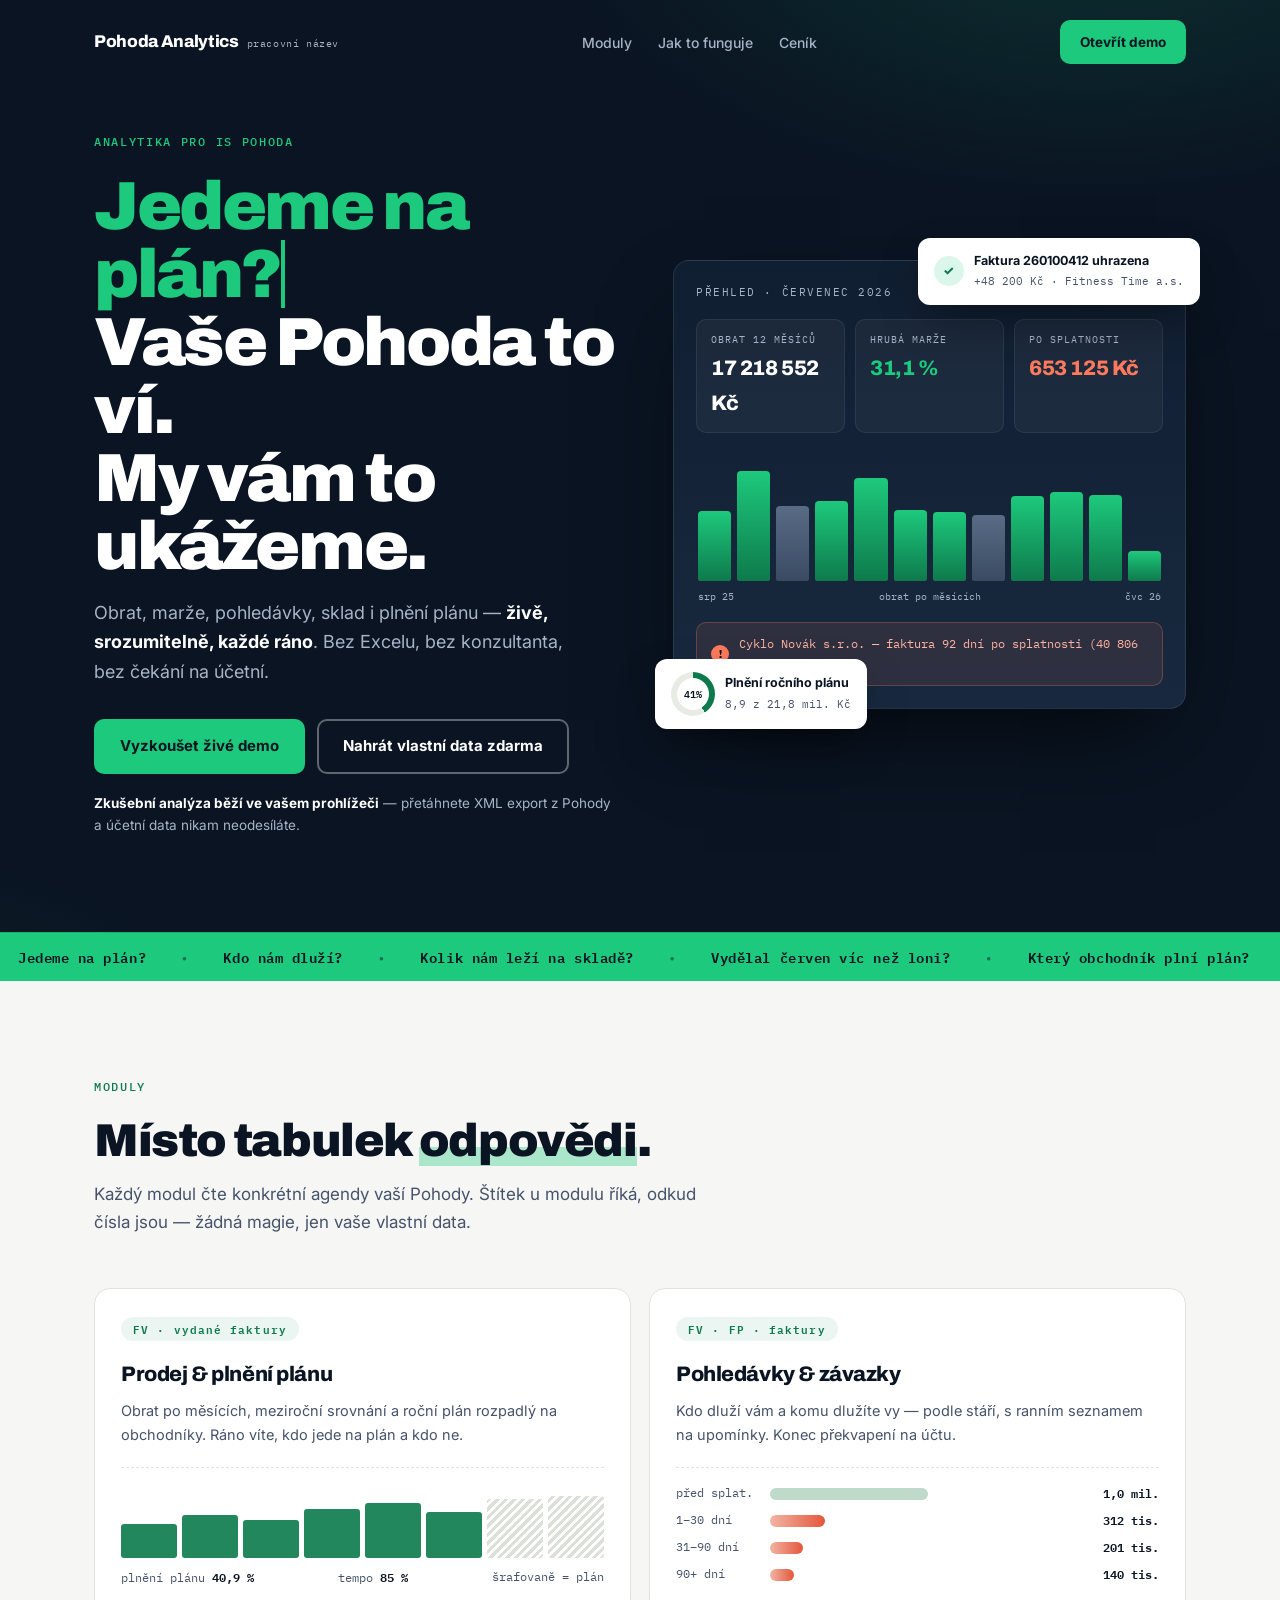
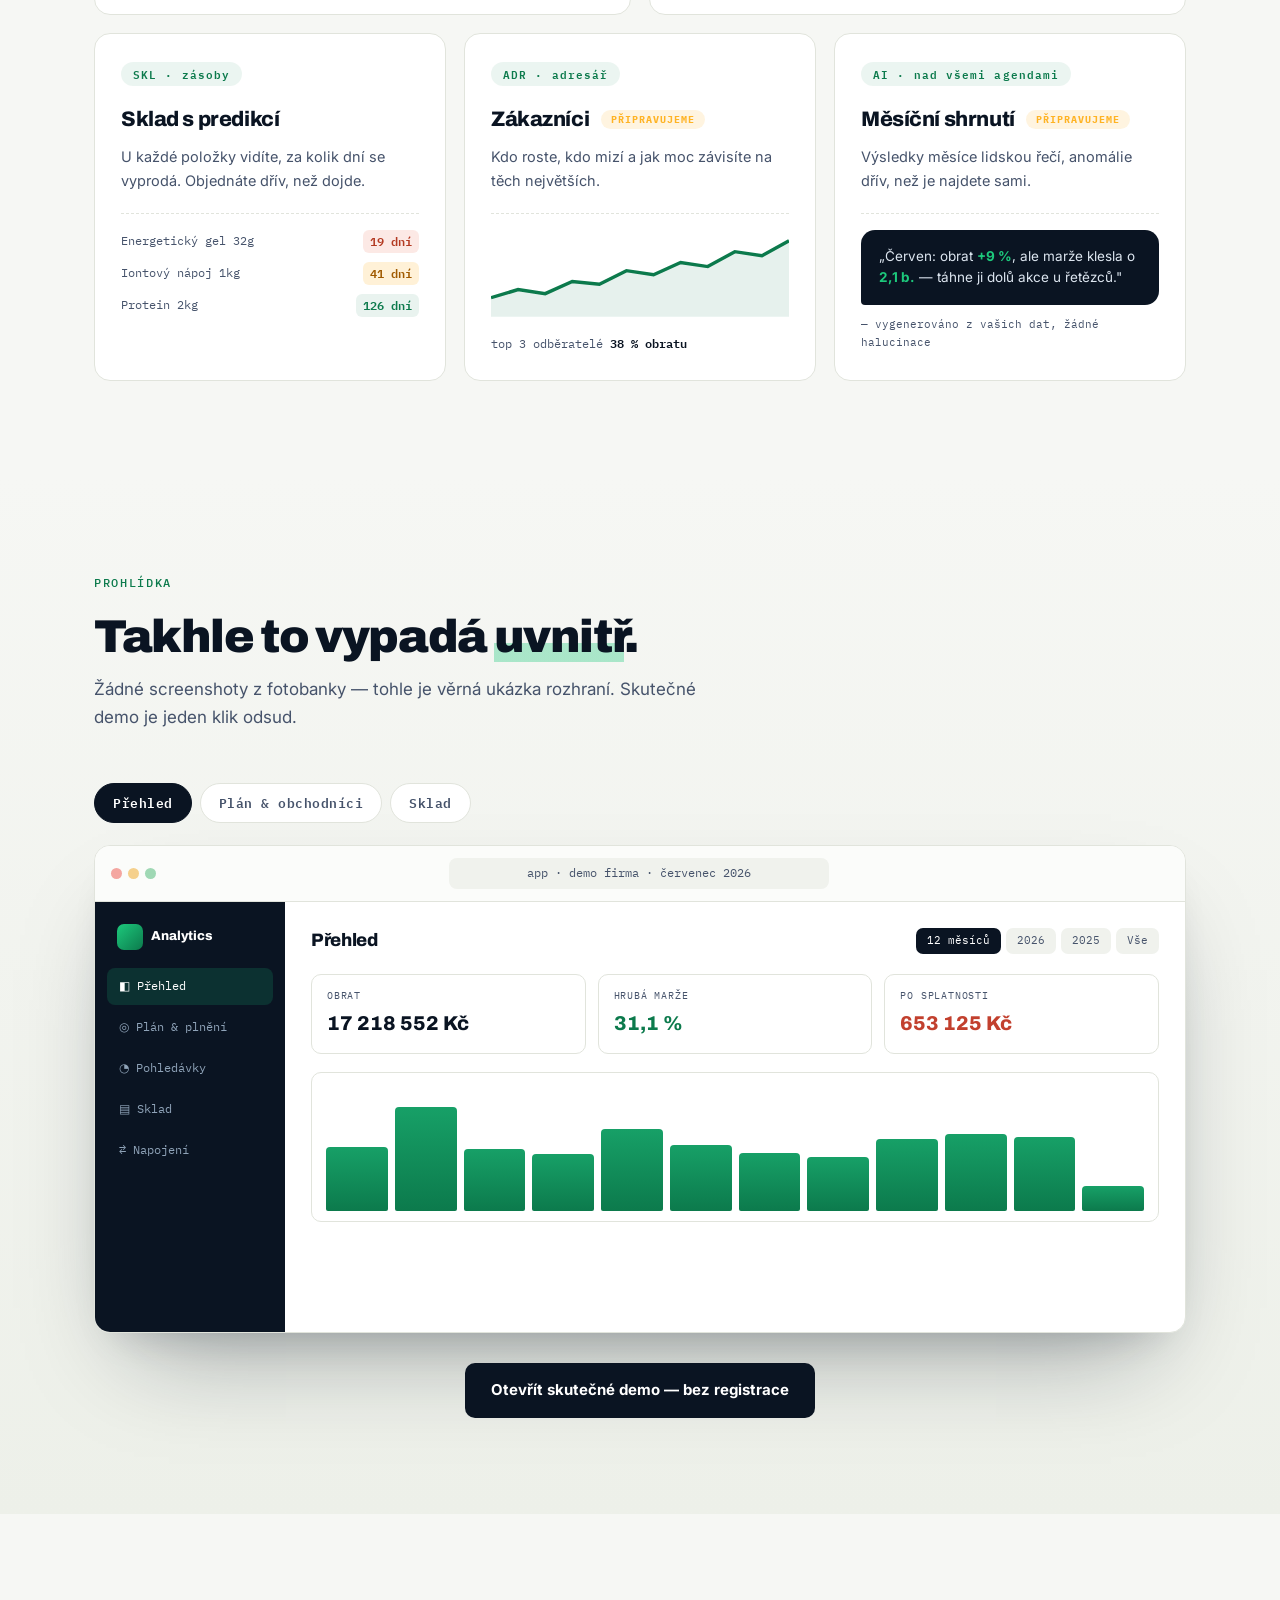
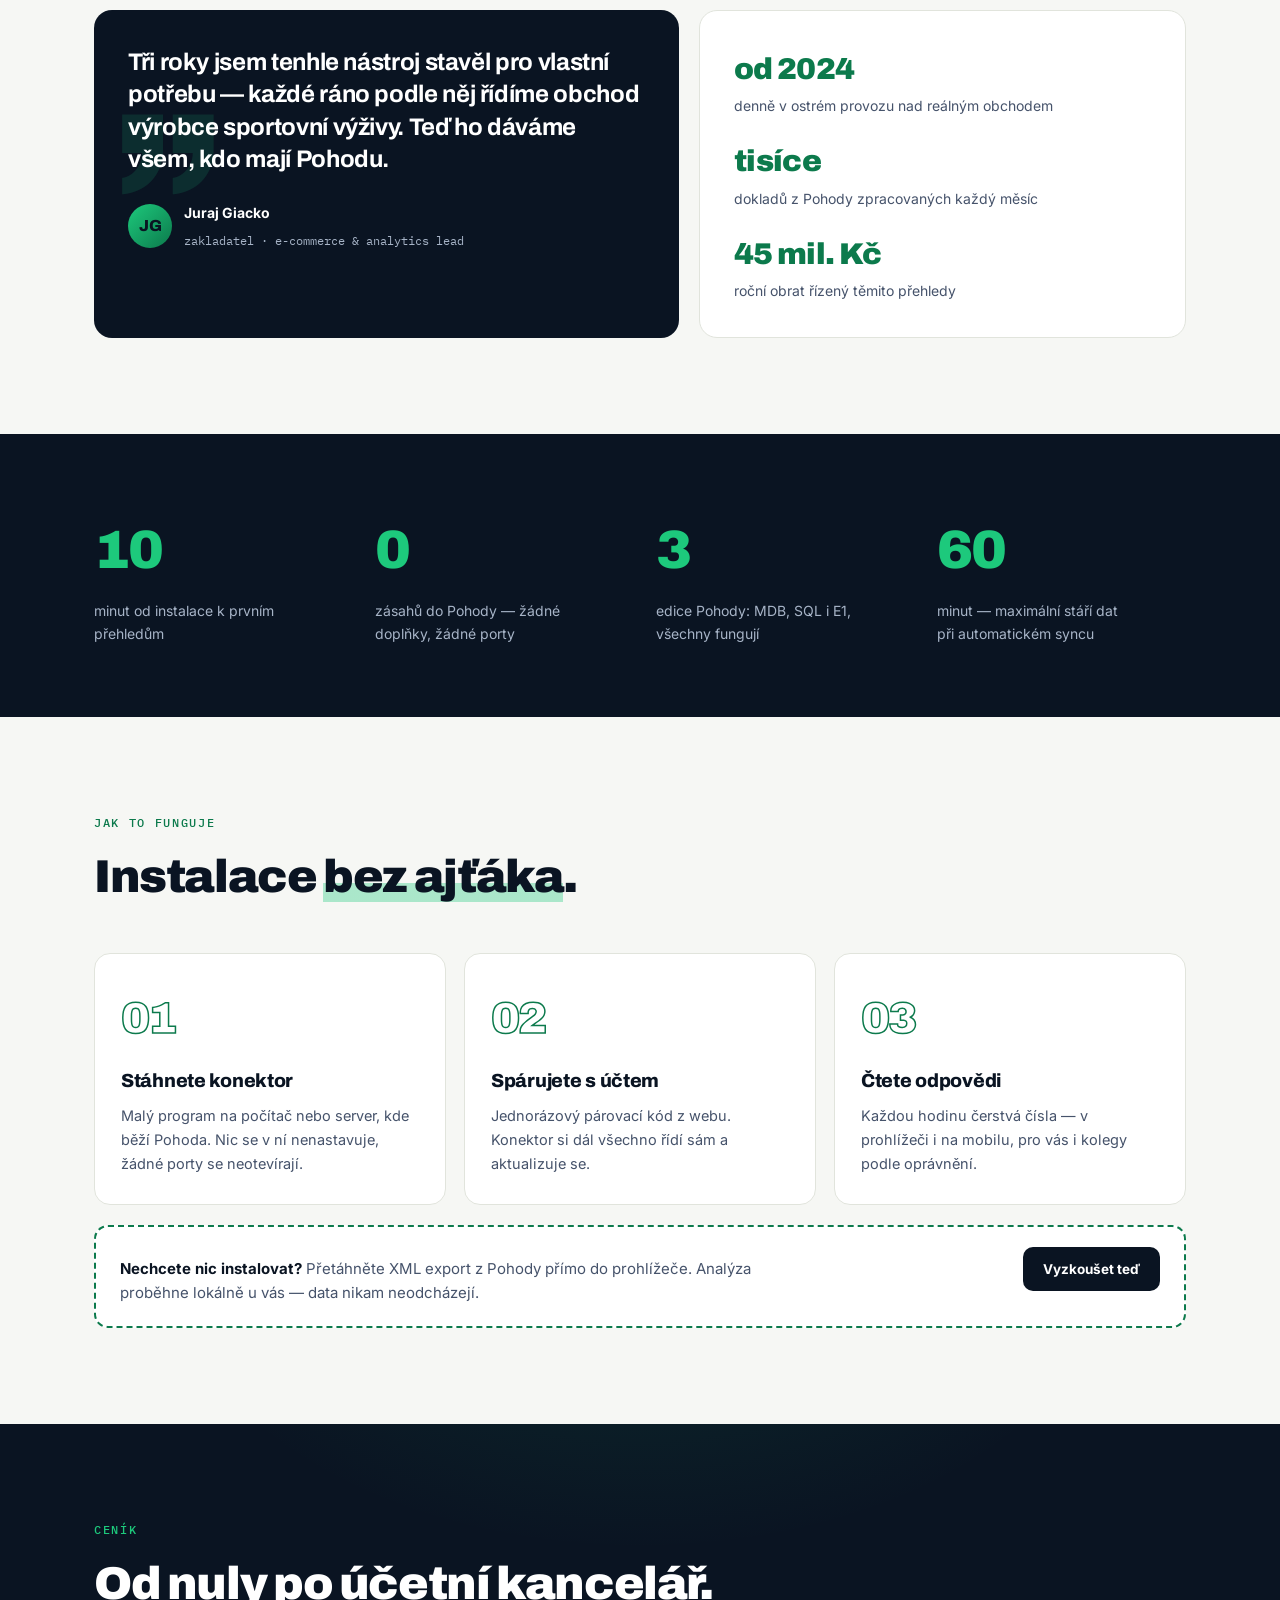
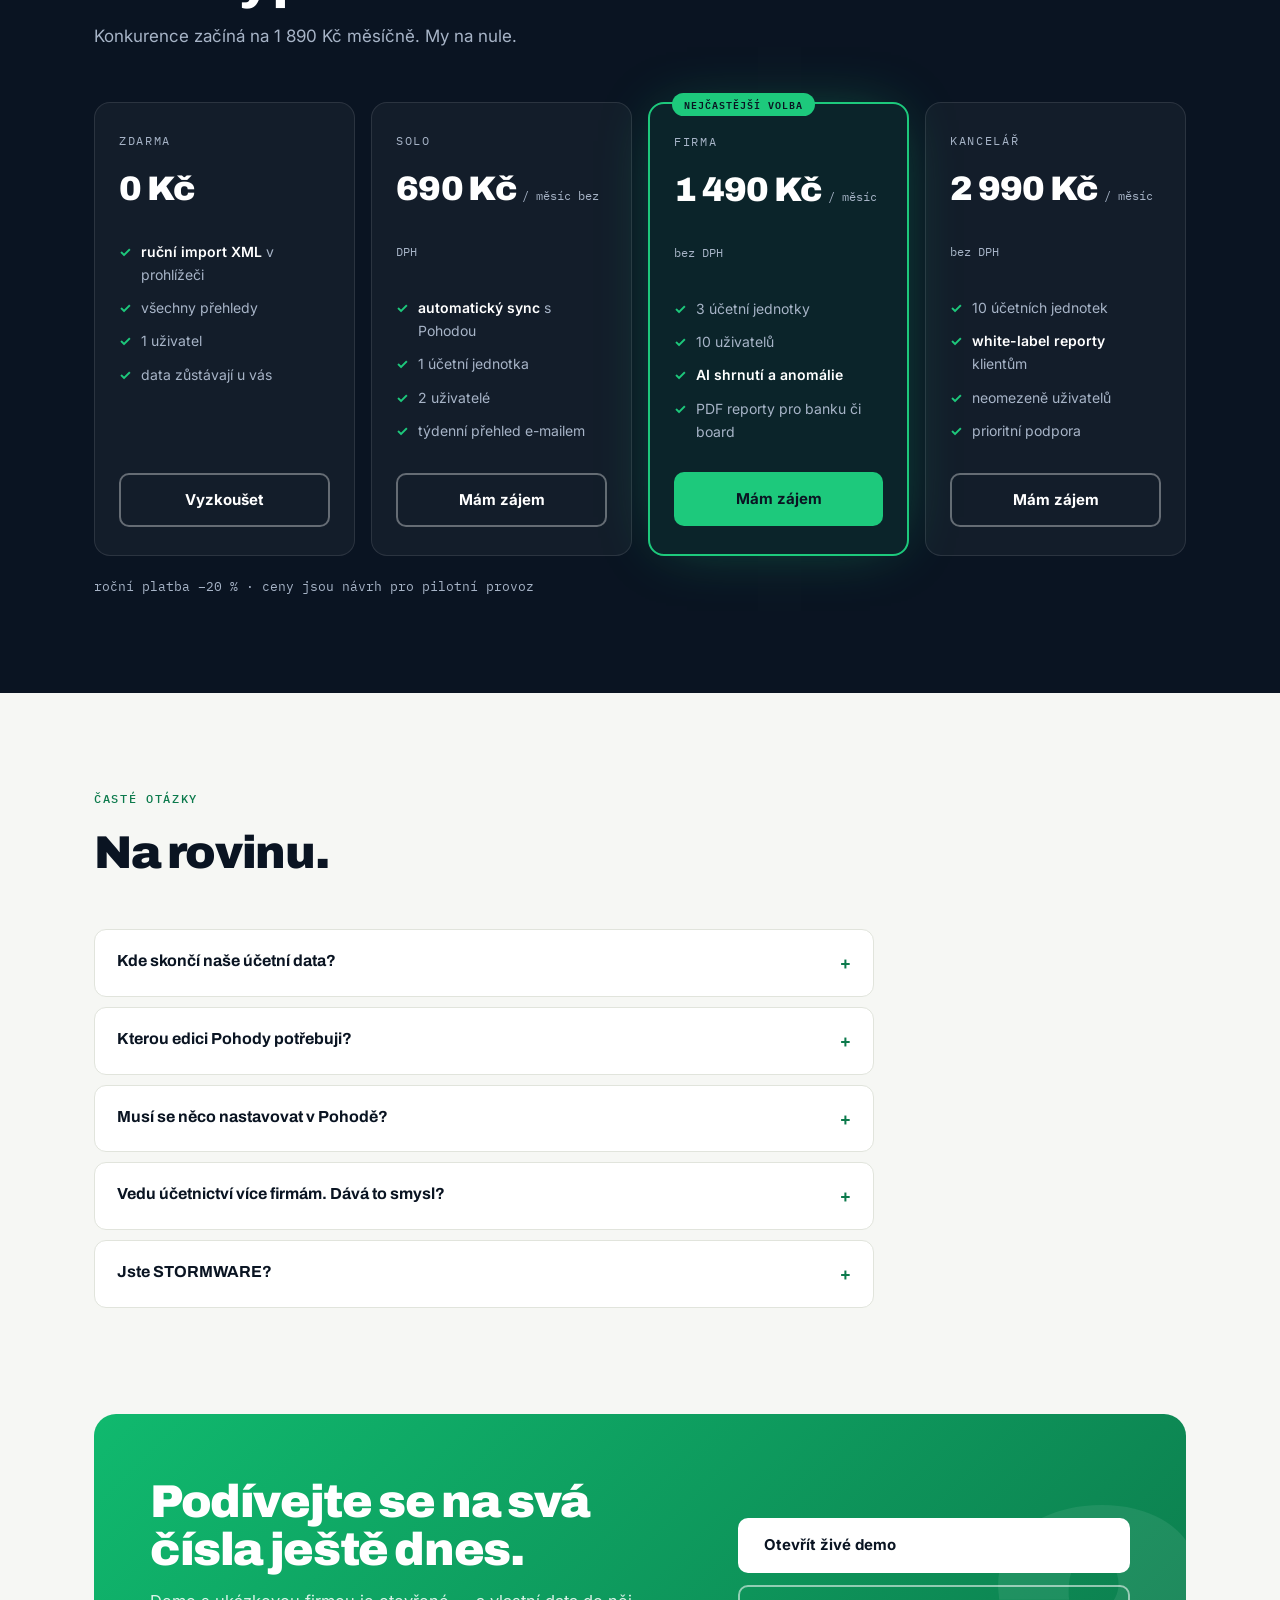
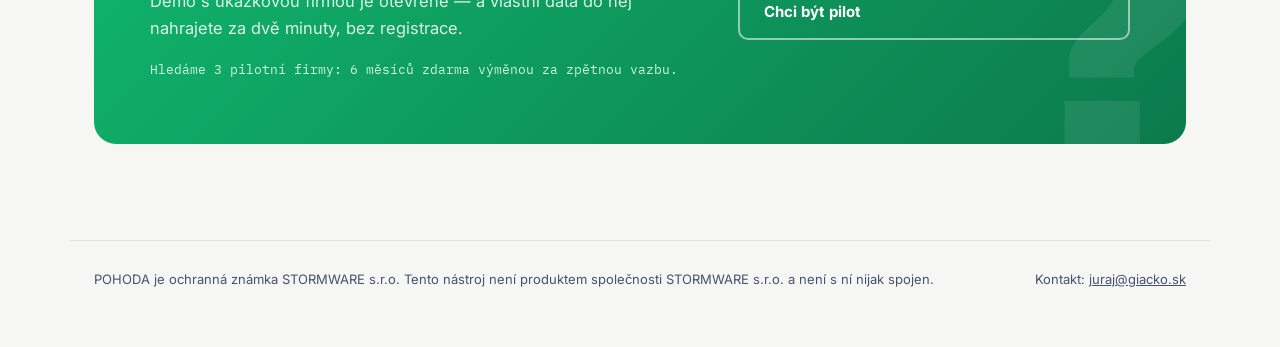
==== commit f9fd3384: "Web v3: produktove vizualy podla vzoru zahranicnych BI SaaS - plavajuce UI karty v hero (uhrada fakt" ====
--- a/site/index.html
+++ b/site/index.html
@@ -99,6 +99,98 @@
 .dash .alarm { margin-top: 16px; background: rgba(255,122,92,.1); border: 1px solid rgba(255,122,92,.28); border-radius: 10px; padding: 11px 14px; font-family: var(--mono); font-size: 12px; color: #FFB3A0; display: flex; gap: 10px; align-items: center; }
 .dash .alarm::before { content: "!"; font-weight: 700; width: 18px; height: 18px; flex-shrink: 0; border-radius: 99px; background: var(--cervena); color: var(--ink); display: flex; align-items: center; justify-content: center; font-size: 12px; }
 
+/* plovoucí karty kolem hero dashboardu */
+.dash-obal { position: relative; }
+.fl-karta {
+  position: absolute; background: #fff; color: var(--ink); border-radius: 12px;
+  box-shadow: 0 18px 44px -12px rgba(0,0,0,.5); padding: 13px 16px; font-size: 12.5px;
+  display: flex; gap: 10px; align-items: center; z-index: 2;
+}
+.fl-karta.uhrada { top: -22px; right: -14px; }
+.fl-karta.uhrada .tecka { width: 30px; height: 30px; border-radius: 99px; background: rgba(29,201,124,.16); color: var(--zelen-tmava); display: flex; align-items: center; justify-content: center; font-weight: 800; flex-shrink: 0; }
+.fl-karta .t1 { font-weight: 700; font-family: var(--body); }
+.fl-karta .t2 { font-family: var(--mono); font-size: 11px; color: var(--text-2); }
+.fl-karta.plneni { bottom: -20px; left: -18px; }
+.kolo { width: 44px; height: 44px; border-radius: 99px; flex-shrink: 0;
+  background: conic-gradient(var(--zelen-tmava) 0 147deg, #E8EBE4 147deg 360deg); position: relative; }
+.kolo::after { content: "41%"; position: absolute; inset: 6px; background: #fff; border-radius: 99px; display: flex; align-items: center; justify-content: center; font-family: var(--mono); font-size: 10px; font-weight: 600; }
+@media (prefers-reduced-motion: no-preference) {
+  .fl-karta { animation: vznaseni 5s ease-in-out infinite alternate; }
+  .fl-karta.plneni { animation-duration: 6.2s; animation-delay: .8s; }
+  @keyframes vznaseni { from { transform: translateY(-4px); } to { transform: translateY(6px); } }
+}
+@media (max-width: 960px) { .fl-karta.uhrada { right: 6px; top: -18px; } .fl-karta.plneni { left: 6px; bottom: -16px; } }
+
+/* ============ product tour – okno prohlížeče ============ */
+.tour-sekce { background: linear-gradient(180deg, var(--papir), #EDF0E9); }
+.taby { display: flex; gap: 8px; flex-wrap: wrap; margin-bottom: 22px; }
+.tab { font-family: var(--mono); font-size: 12.5px; font-weight: 600; letter-spacing: .04em;
+  border: 1.5px solid var(--linka); background: #fff; color: var(--text-2); border-radius: 99px;
+  padding: 8px 18px; cursor: pointer; transition: all .15s; }
+.tab.aktiv { background: var(--ink); border-color: var(--ink); color: #fff; }
+.tab .pruh-time { display: none; }
+.okno { background: #fff; border-radius: 16px; border: 1px solid var(--linka);
+  box-shadow: 0 50px 100px -40px rgba(10,20,34,.4), 0 20px 40px -24px rgba(10,20,34,.2); overflow: hidden; }
+.okno-lista { display: flex; align-items: center; gap: 14px; padding: 12px 16px; border-bottom: 1px solid var(--linka); background: #FBFCFA; }
+.okno-lista .tecky { display: flex; gap: 6px; }
+.okno-lista .tecky i { width: 11px; height: 11px; border-radius: 99px; background: #E2E6DE; }
+.okno-lista .tecky i:first-child { background: #F4A6A0; }
+.okno-lista .tecky i:nth-child(2) { background: #F5D08C; }
+.okno-lista .tecky i:last-child { background: #9FD8B4; }
+.adresa { flex: 1; max-width: 380px; margin: 0 auto; background: #F0F2ED; border-radius: 8px; font-family: var(--mono); font-size: 11.5px; color: var(--text-2); text-align: center; padding: 6px 12px; }
+.app-mock { display: grid; grid-template-columns: 190px 1fr; min-height: 430px; }
+.mock-side { background: var(--ink); padding: 18px 12px; display: flex; flex-direction: column; gap: 4px; }
+@media (max-width: 760px) { .app-mock { grid-template-columns: 1fr; } .mock-side { display: none; } }
+.mock-brand { display: flex; align-items: center; gap: 8px; padding: 4px 10px 14px; color: #fff; font-family: var(--disp); font-weight: 800; font-size: 13px; }
+.mock-brand i { width: 26px; height: 26px; border-radius: 7px; background: linear-gradient(135deg, var(--zelen), #0C7A4C); display: inline-block; }
+.mock-nav { font-family: var(--mono); font-size: 11.5px; color: #8FA3B8; padding: 9px 12px; border-radius: 8px; }
+.mock-nav.aktiv { background: rgba(29,201,124,.16); color: #fff; }
+.mock-main { padding: 24px 26px; }
+.mock-hlava { display: flex; justify-content: space-between; align-items: center; gap: 12px; margin-bottom: 18px; flex-wrap: wrap; }
+.mock-hlava h4 { font-family: var(--disp); font-weight: 800; font-size: 18px; letter-spacing: -.02em; }
+.mock-chipy { display: flex; gap: 5px; }
+.mock-chipy i { font-family: var(--mono); font-size: 10.5px; padding: 4px 11px; border-radius: 7px; background: #F0F2ED; color: var(--text-2); font-style: normal; }
+.mock-chipy i.aktiv { background: var(--ink); color: #fff; }
+.mock-kpis { display: grid; grid-template-columns: repeat(3, 1fr); gap: 12px; margin-bottom: 18px; }
+@media (max-width: 560px) { .mock-kpis { grid-template-columns: 1fr; } }
+.mock-kpi { border: 1px solid var(--linka); border-radius: 10px; padding: 13px 15px; }
+.mock-kpi .l { font-family: var(--mono); font-size: 10px; letter-spacing: .08em; text-transform: uppercase; color: var(--text-2); }
+.mock-kpi .v { font-family: var(--disp); font-weight: 800; font-size: 20px; margin-top: 3px; font-variant-numeric: tabular-nums; }
+.mock-kpi .v.minus { color: #C2402E; }
+.mock-kpi .v.plus { color: var(--zelen-tmava); }
+.mock-graf { display: flex; align-items: flex-end; gap: 7px; height: 150px; border: 1px solid var(--linka); border-radius: 10px; padding: 14px 14px 10px; }
+.mock-graf i { flex: 1; border-radius: 4px 4px 2px 2px; background: linear-gradient(180deg, #17A067, #0C7A4C); height: calc(var(--h) * 1%); position: relative; }
+.mock-graf i.cil::after { content: ""; position: absolute; left: -3px; right: -3px; top: calc(-1 * var(--nad) * 1px); border-top: 2px dashed #9AA5B5; }
+.mock-radky { display: flex; flex-direction: column; gap: 0; border: 1px solid var(--linka); border-radius: 10px; overflow: hidden; }
+.mock-radek { display: grid; grid-template-columns: 1.2fr 1fr auto; gap: 14px; align-items: center; padding: 12px 16px; font-size: 13px; border-bottom: 1px solid #F0F2ED; }
+.mock-radek:last-child { border-bottom: 0; }
+.mock-radek .jmeno { font-weight: 600; }
+.mock-radek .pruh { height: 8px; border-radius: 99px; background: #EEF1EA; overflow: hidden; }
+.mock-radek .pruh i { display: block; height: 100%; border-radius: 99px; background: var(--zelen-tmava); width: calc(var(--w) * 1%); }
+.mock-radek .stav { font-family: var(--mono); font-size: 11.5px; font-weight: 600; padding: 3px 10px; border-radius: 7px; white-space: nowrap; }
+.mock-radek .stav.ok { color: var(--zelen-tmava); background: rgba(12,122,76,.09); }
+.mock-radek .stav.pozor { color: #A05A00; background: rgba(255,179,36,.18); }
+.mock-radek .stav.zle { color: #B33A22; background: rgba(228,87,59,.13); }
+.mock-pane { display: none; }
+.mock-pane.aktiv { display: block; animation: pane-in .35s ease; }
+@keyframes pane-in { from { opacity: 0; transform: translateY(6px); } }
+@media (prefers-reduced-motion: reduce) { .mock-pane.aktiv { animation: none; } }
+.tour-cta { text-align: center; margin-top: 30px; }
+
+/* ============ původ / proof ============ */
+.puvod { display: grid; grid-template-columns: 1.2fr 1fr; gap: 20px; align-items: stretch; }
+@media (max-width: 860px) { .puvod { grid-template-columns: 1fr; } }
+.puvod-karta { background: var(--ink); color: #fff; border-radius: 18px; padding: 36px 34px; position: relative; overflow: hidden; }
+.puvod-karta::before { content: "„"; position: absolute; top: -40px; left: 18px; font-family: var(--disp); font-weight: 900; font-size: 220px; color: rgba(29,201,124,.14); line-height: 1; }
+.puvod-karta blockquote { font-family: var(--disp); font-weight: 700; font-size: clamp(19px, 2.3vw, 24px); letter-spacing: -.015em; line-height: 1.35; position: relative; }
+.puvod-karta .kdo { display: flex; align-items: center; gap: 12px; margin-top: 24px; }
+.avatar { width: 44px; height: 44px; border-radius: 99px; background: linear-gradient(135deg, var(--zelen), #0C7A4C); color: var(--ink); font-family: var(--disp); font-weight: 800; display: flex; align-items: center; justify-content: center; }
+.puvod-karta .kdo .j { font-weight: 700; font-size: 14px; }
+.puvod-karta .kdo .r { font-family: var(--mono); font-size: 11.5px; color: var(--svetly-text); }
+.puvod-fakta { display: flex; flex-direction: column; gap: 20px; background: #fff; border: 1px solid var(--linka); border-radius: 18px; padding: 34px; justify-content: center; }
+.puvod-fakta .f .v { font-family: var(--disp); font-weight: 900; font-size: 30px; letter-spacing: -.02em; color: var(--zelen-tmava); }
+.puvod-fakta .f .l { font-size: 14px; color: var(--text-2); }
+
 /* ============ marquee ============ */
 .pas { background: var(--zelen); color: var(--ink); overflow: hidden; padding: 13px 0; border-top: 1px solid rgba(0,0,0,.12); }
 .pas-drah { display: flex; gap: 0; width: max-content; }
@@ -253,6 +345,15 @@
       z Pohody a účetní data nikam neodesíláte.</p>
     </div>
 
+    <div class="dash-obal">
+    <div class="fl-karta uhrada" aria-hidden="true">
+      <span class="tecka">✓</span>
+      <span><span class="t1">Faktura 260100412 uhrazena</span><br><span class="t2">+48 200 Kč · Fitness Time a.s.</span></span>
+    </div>
+    <div class="fl-karta plneni" aria-hidden="true">
+      <span class="kolo"></span>
+      <span><span class="t1">Plnění ročního plánu</span><br><span class="t2">8,9 z 21,8 mil. Kč</span></span>
+    </div>
     <div class="dash" aria-label="Ukázka dashboardu">
       <div class="lišta"><span class="t">Přehled · červenec 2026</span><span class="sync">živá data</span></div>
       <div class="kpis">
@@ -277,6 +378,7 @@
       <div class="graf-popis"><span>srp 25</span><span>obrat po měsících</span><span>čvc 26</span></div>
       <div class="alarm">Cyklo Novák s.r.o. — faktura 92 dní po splatnosti (40 806 Kč)</div>
     </div>
+    </div>
   </div>
 
   <div class="pas" aria-hidden="true">
@@ -356,6 +458,106 @@
           <div class="ai-radek">— vygenerováno z vašich dat, žádné halucinace</div>
         </div>
       </article>
+    </div>
+  </section>
+
+  <div class="tour-sekce">
+    <section class="blok wrap" id="tour">
+      <div class="sekce-hlava">
+        <div class="eyebrow tmavy">Prohlídka</div>
+        <h2>Takhle to vypadá <span class="zvyraz">uvnitř</span>.</h2>
+        <p>Žádné screenshoty z fotobanky — tohle je věrná ukázka rozhraní.
+        Skutečné demo je jeden klik odsud.</p>
+      </div>
+
+      <div class="taby" role="tablist" aria-label="Ukázky obrazovek">
+        <button class="tab aktiv" data-pane="p1" role="tab" aria-selected="true">Přehled</button>
+        <button class="tab" data-pane="p2" role="tab" aria-selected="false">Plán &amp; obchodníci</button>
+        <button class="tab" data-pane="p3" role="tab" aria-selected="false">Sklad</button>
+      </div>
+
+      <div class="okno">
+        <div class="okno-lista">
+          <span class="tecky"><i></i><i></i><i></i></span>
+          <span class="adresa">app · demo firma · červenec 2026</span>
+          <span style="width:47px"></span>
+        </div>
+        <div class="app-mock">
+          <div class="mock-side">
+            <div class="mock-brand"><i></i>Analytics</div>
+            <div class="mock-nav" data-nav="p1">◧ Přehled</div>
+            <div class="mock-nav" data-nav="p2">◎ Plán &amp; plnění</div>
+            <div class="mock-nav">◔ Pohledávky</div>
+            <div class="mock-nav" data-nav="p3">▤ Sklad</div>
+            <div class="mock-nav">⇄ Napojení</div>
+          </div>
+          <div class="mock-main">
+            <div class="mock-pane aktiv" id="p1">
+              <div class="mock-hlava">
+                <h4>Přehled</h4>
+                <div class="mock-chipy"><i class="aktiv">12 měsíců</i><i>2026</i><i>2025</i><i>Vše</i></div>
+              </div>
+              <div class="mock-kpis">
+                <div class="mock-kpi"><div class="l">Obrat</div><div class="v">17 218 552 Kč</div></div>
+                <div class="mock-kpi"><div class="l">Hrubá marže</div><div class="v plus">31,1 %</div></div>
+                <div class="mock-kpi"><div class="l">Po splatnosti</div><div class="v minus">653 125 Kč</div></div>
+              </div>
+              <div class="mock-graf" aria-hidden="true">
+                <i style="--h:52"></i><i style="--h:84"></i><i style="--h:50"></i><i style="--h:46"></i><i style="--h:66"></i><i style="--h:53"></i><i style="--h:47"></i><i style="--h:44"></i><i style="--h:58"></i><i style="--h:62"></i><i style="--h:60"></i><i style="--h:20"></i>
+              </div>
+            </div>
+
+            <div class="mock-pane" id="p2">
+              <div class="mock-hlava">
+                <h4>Plán &amp; plnění 2026</h4>
+                <div class="mock-chipy"><i>tempo <b>85 %</b></i><i class="aktiv">plán 21,8 mil.</i></div>
+              </div>
+              <div class="mock-kpis">
+                <div class="mock-kpi"><div class="l">Realita k dnešku</div><div class="v">8 896 667 Kč</div></div>
+                <div class="mock-kpi"><div class="l">Plnění plánu</div><div class="v">40,9 %</div></div>
+                <div class="mock-kpi"><div class="l">Odhad dojezdu</div><div class="v minus">18,5 mil. Kč</div></div>
+              </div>
+              <div class="mock-radky">
+                <div class="mock-radek"><span class="jmeno">Jan Dvořák</span><span class="pruh"><i style="--w:64"></i></span><span class="stav ok">104 %</span></div>
+                <div class="mock-radek"><span class="jmeno">Petra Králová</span><span class="pruh"><i style="--w:52"></i></span><span class="stav pozor">91 %</span></div>
+                <div class="mock-radek"><span class="jmeno">Martin Svoboda</span><span class="pruh"><i style="--w:38"></i></span><span class="stav zle">72 %</span></div>
+              </div>
+            </div>
+
+            <div class="mock-pane" id="p3">
+              <div class="mock-hlava">
+                <h4>Sklad</h4>
+                <div class="mock-chipy"><i class="aktiv">hodnota 2,6 mil.</i><i>18 položek</i></div>
+              </div>
+              <div class="mock-radky">
+                <div class="mock-radek"><span class="jmeno">GEL-ENE-32 · Energetický gel 32g</span><span class="pruh"><i style="--w:14"></i></span><span class="stav zle">vydrží 19 dní</span></div>
+                <div class="mock-radek"><span class="jmeno">ION-1000-CIT · Iontový nápoj 1kg</span><span class="pruh"><i style="--w:34"></i></span><span class="stav pozor">41 dní</span></div>
+                <div class="mock-radek"><span class="jmeno">BAR-PROT-55 · Proteinová tyčinka</span><span class="pruh"><i style="--w:55"></i></span><span class="stav ok">88 dní</span></div>
+                <div class="mock-radek"><span class="jmeno">PROT-WHEY-2K · Protein 2kg</span><span class="pruh"><i style="--w:78"></i></span><span class="stav ok">126 dní</span></div>
+              </div>
+            </div>
+          </div>
+        </div>
+      </div>
+      <div class="tour-cta"><a class="btn tmavy" href="../app/">Otevřít skutečné demo — bez registrace</a></div>
+    </section>
+  </div>
+
+  <section class="blok wrap" id="puvod">
+    <div class="puvod">
+      <div class="puvod-karta">
+        <blockquote>Tři roky jsem tenhle nástroj stavěl pro vlastní potřebu — každé ráno
+        podle něj řídíme obchod výrobce sportovní výživy. Teď ho dáváme všem, kdo mají Pohodu.</blockquote>
+        <div class="kdo">
+          <span class="avatar">JG</span>
+          <span><span class="j">Juraj Giacko</span><br><span class="r">zakladatel · e-commerce &amp; analytics lead</span></span>
+        </div>
+      </div>
+      <div class="puvod-fakta">
+        <div class="f"><div class="v">od 2024</div><div class="l">denně v ostrém provozu nad reálným obchodem</div></div>
+        <div class="f"><div class="v">tisíce</div><div class="l">dokladů z Pohody zpracovaných každý měsíc</div></div>
+        <div class="f"><div class="v">45 mil. Kč</div><div class="l">roční obrat řízený těmito přehledy</div></div>
+      </div>
     </div>
   </section>
 
@@ -540,6 +742,32 @@
     if (format === "pct") return v.toFixed(1).replace(".", ",") + " %";
     return Math.round(v).toLocaleString("cs-CZ");
   }
+  /* product tour: přepínání tabů + auto-rotace, dokud uživatel neklikne */
+  var taby = [].slice.call(document.querySelectorAll(".tab"));
+  var rucne = false;
+  function ukazPane(id) {
+    taby.forEach(function (t) {
+      var aktiv = t.dataset.pane === id;
+      t.classList.toggle("aktiv", aktiv);
+      t.setAttribute("aria-selected", aktiv);
+    });
+    document.querySelectorAll(".mock-pane").forEach(function (p) { p.classList.toggle("aktiv", p.id === id); });
+    document.querySelectorAll(".mock-nav[data-nav]").forEach(function (n) { n.classList.toggle("aktiv", n.dataset.nav === id); });
+  }
+  taby.forEach(function (t) { t.addEventListener("click", function () { rucne = true; ukazPane(t.dataset.pane); }); });
+  ukazPane("p1");
+  if (!reduced) {
+    var poradi = ["p1", "p2", "p3"], ti = 0;
+    setInterval(function () {
+      if (rucne) return;
+      var okno = document.querySelector(".okno");
+      var r = okno.getBoundingClientRect();
+      if (r.top > innerHeight || r.bottom < 0) return; /* rotovat jen když je vidět */
+      ti = (ti + 1) % poradi.length;
+      ukazPane(poradi[ti]);
+    }, 3800);
+  }
+
   var citace = document.querySelectorAll("[data-cil]");
   var io = new IntersectionObserver(function (entries) {
     entries.forEach(function (e) {
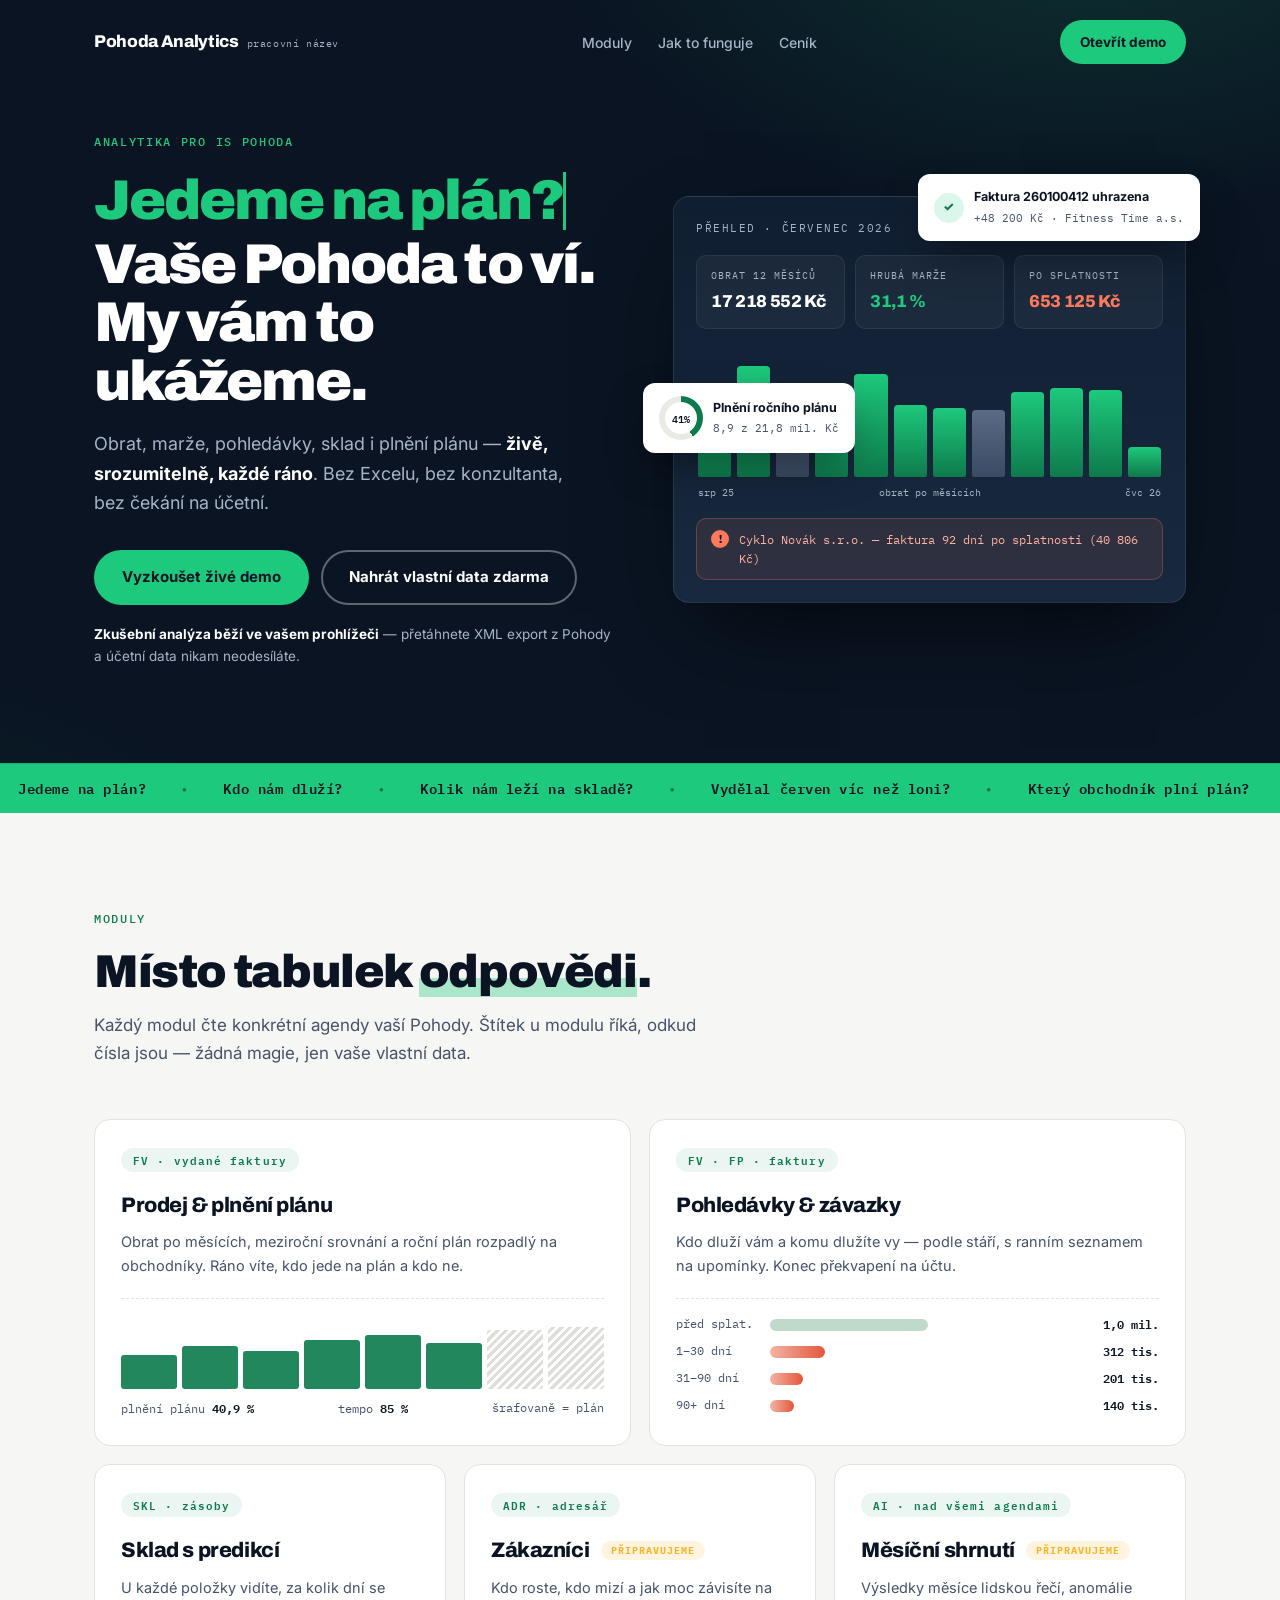
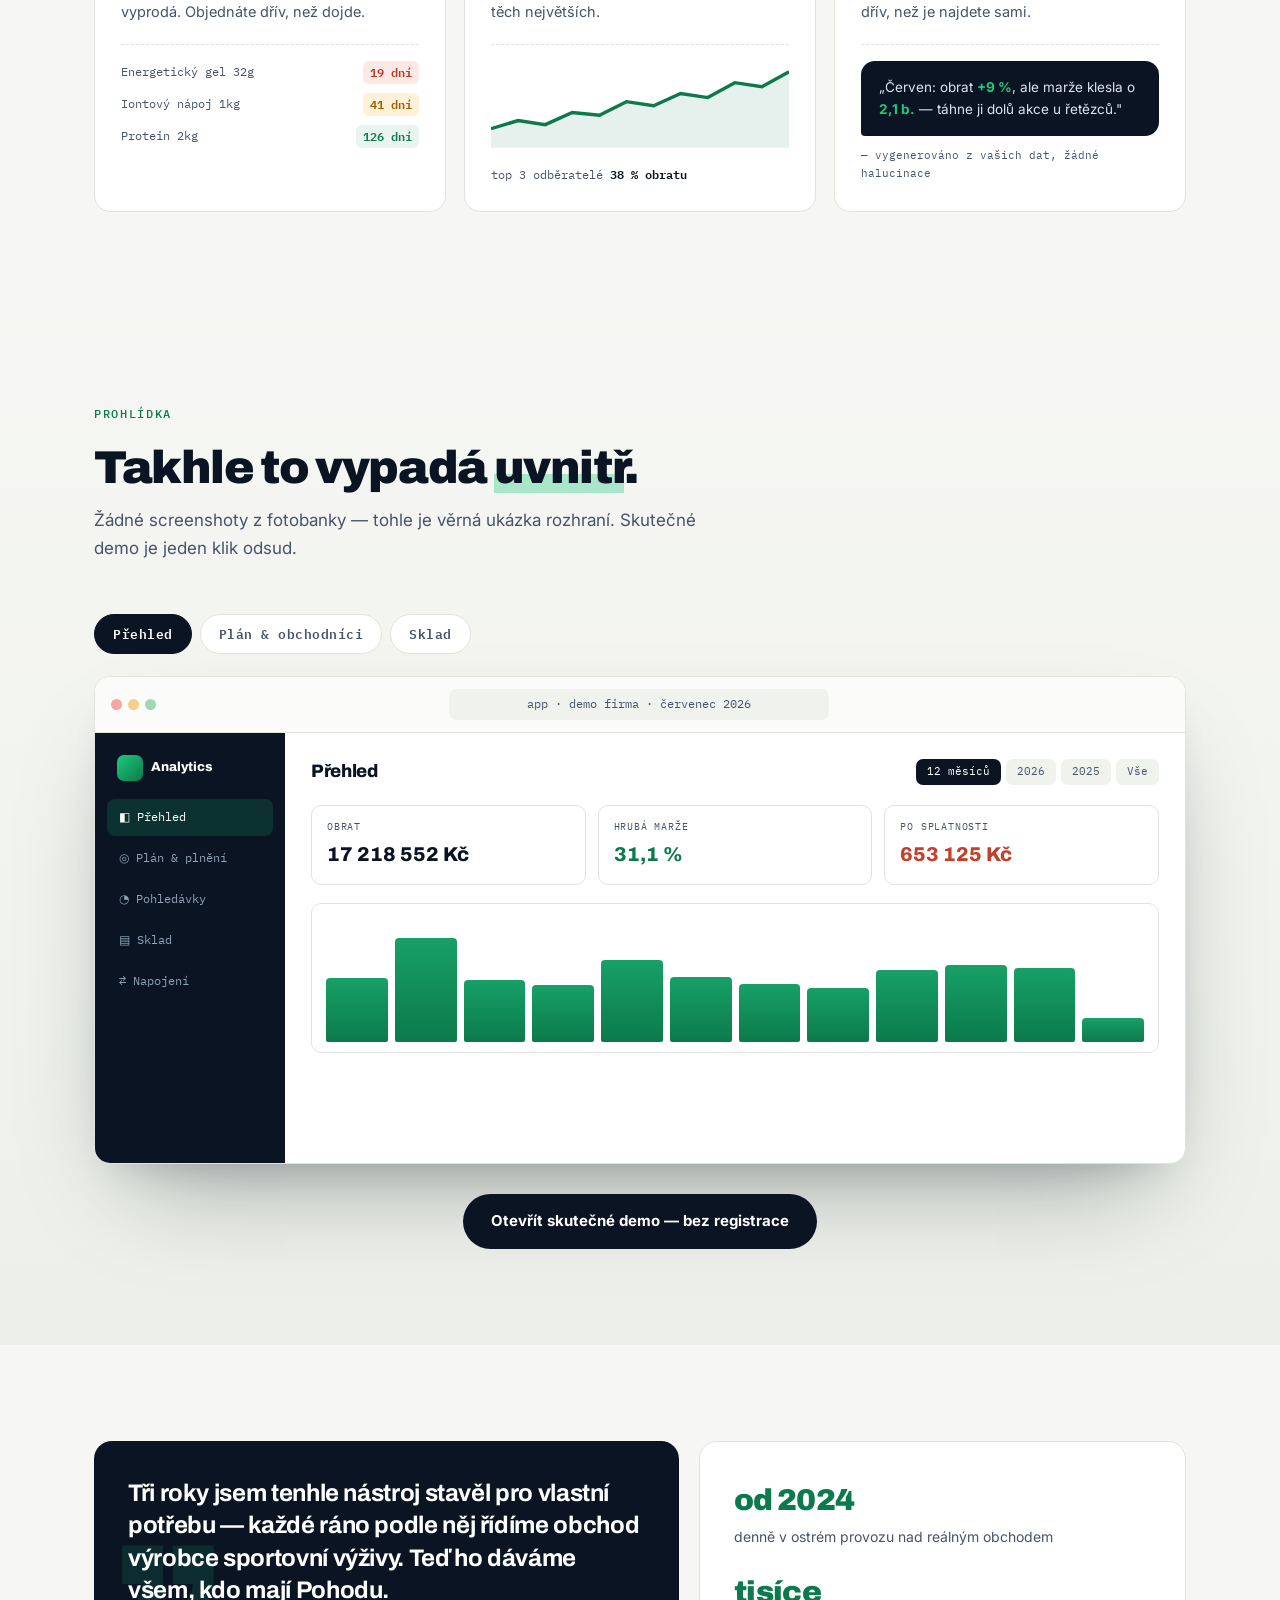
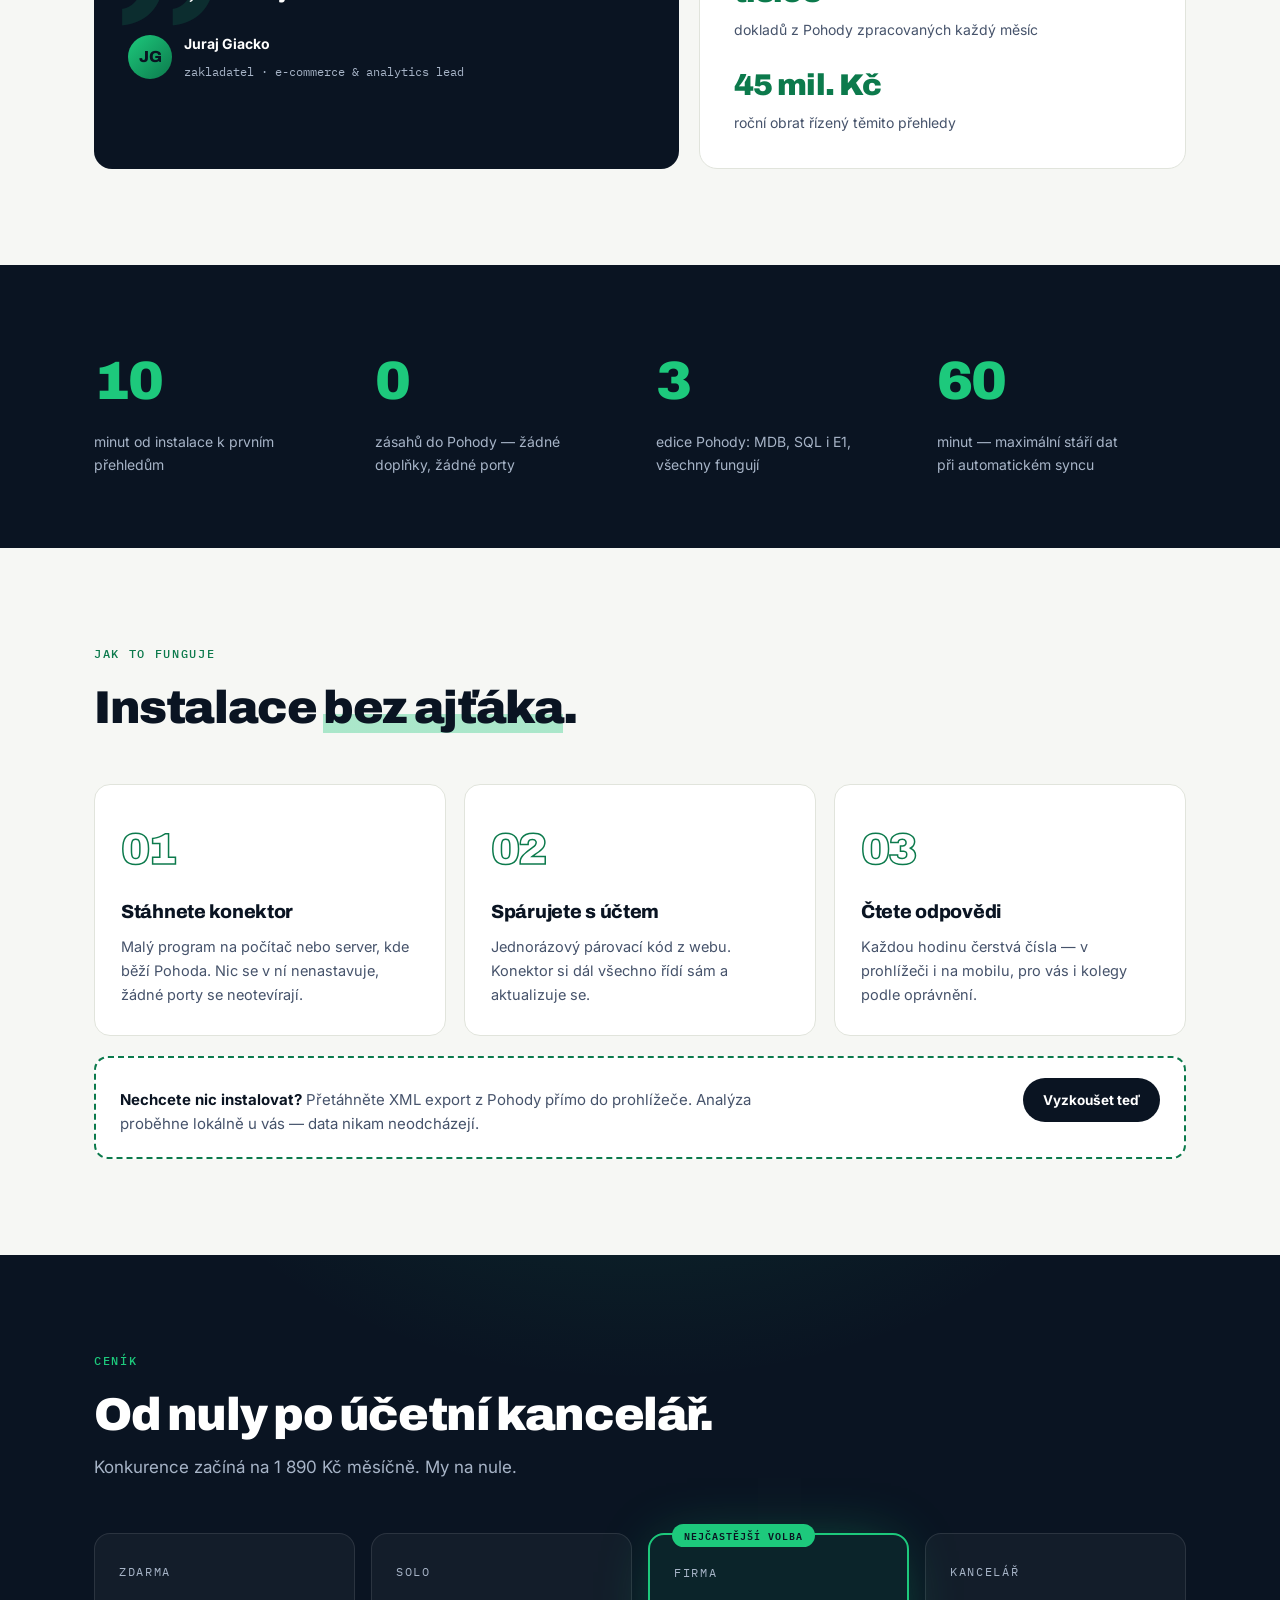
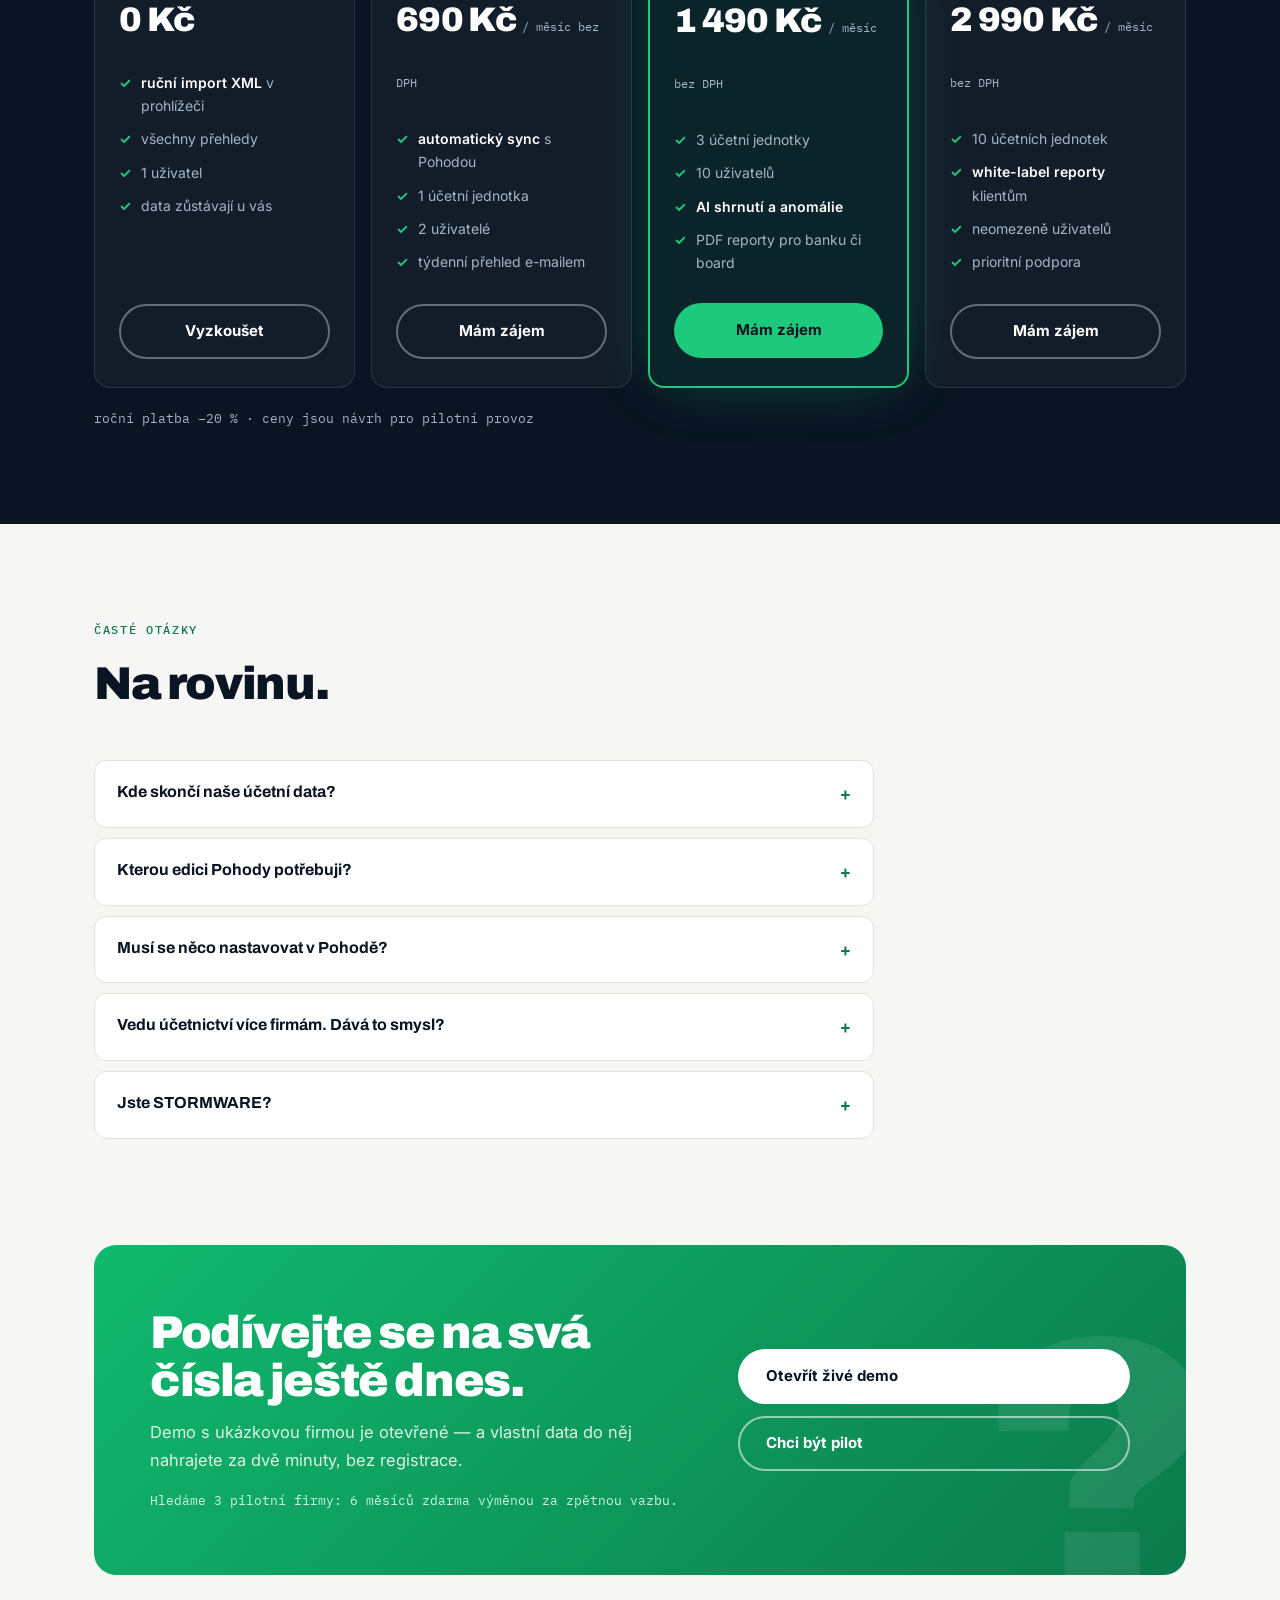
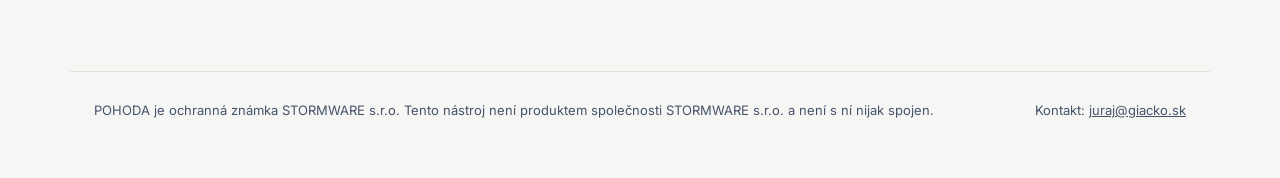
==== commit 992f588f: "QA pass: zarovnania + web best practices - fix desktop: headline sa lamal (clamp 56px max), KPI hodn" ====
--- a/site/index.html
+++ b/site/index.html
@@ -5,6 +5,15 @@
 <meta name="viewport" content="width=device-width, initial-scale=1">
 <title>Vaše Pohoda to ví. My vám to ukážeme. — analytika pro IS POHODA</title>
 <meta name="description" content="Obrat, marže, pohledávky, sklad i plnění plánu — živě z vaší Pohody, srozumitelně pro majitele. Bez Excelu, bez konzultanta, do 10 minut.">
+<link rel="canonical" href="https://pohodaanalytics.vercel.app/site/">
+<meta name="theme-color" content="#0A1422">
+<meta property="og:type" content="website">
+<meta property="og:locale" content="cs_CZ">
+<meta property="og:title" content="Vaše Pohoda to ví. My vám to ukážeme.">
+<meta property="og:description" content="Obrat, marže, pohledávky, sklad i plnění plánu — živě z vaší Pohody, srozumitelně pro majitele firmy. Vyzkoušejte zdarma na vlastních datech.">
+<meta property="og:url" content="https://pohodaanalytics.vercel.app/site/">
+<meta name="twitter:card" content="summary">
+<link rel="icon" href="data:image/svg+xml,%3Csvg xmlns='http://www.w3.org/2000/svg' viewBox='0 0 64 64'%3E%3Crect width='64' height='64' rx='14' fill='%230A1422'/%3E%3Crect x='12' y='34' width='10' height='18' rx='3' fill='%231DC97C'/%3E%3Crect x='27' y='22' width='10' height='30' rx='3' fill='%231DC97C'/%3E%3Crect x='42' y='12' width='10' height='40' rx='3' fill='%23fff'/%3E%3C/svg%3E">
 <link rel="preconnect" href="https://fonts.googleapis.com">
 <link rel="preconnect" href="https://fonts.gstatic.com" crossorigin>
 <link href="https://fonts.googleapis.com/css2?family=Archivo:wght@600;700;800;900&family=Inter:wght@400;500;600;700&family=IBM+Plex+Mono:wght@400;500;600&display=swap&subset=latin-ext" rel="stylesheet">
@@ -32,6 +41,10 @@
 .wrap { max-width: 1140px; margin: 0 auto; padding: 0 24px; }
 a { color: inherit; }
 :focus-visible { outline: 2.5px solid var(--zelen); outline-offset: 3px; border-radius: 2px; }
+::selection { background: rgba(29,201,124,.35); }
+section[id], div[id] { scroll-margin-top: 24px; }
+.skip { position: absolute; left: -9999px; top: 0; z-index: 99; background: var(--zelen); color: var(--ink); font-weight: 700; padding: 10px 18px; border-radius: 0 0 10px 0; }
+.skip:focus { left: 0; }
 img, svg { max-width: 100%; }
 
 /* ============ header ============ */
@@ -42,7 +55,8 @@
 nav.top { display: flex; gap: 26px; font-size: 14px; font-weight: 500; }
 nav.top a { text-decoration: none; color: var(--svetly-text); }
 nav.top a:hover { color: #fff; }
-.btn { display: inline-block; text-decoration: none; font-weight: 700; font-size: 15px; padding: 13px 24px; border-radius: 10px; border: 2px solid transparent; background: var(--zelen); color: var(--ink); transition: transform .12s ease, background .15s; }
+.btn { display: inline-block; text-decoration: none; font-weight: 700; font-size: 15px; padding: 13px 26px; border-radius: 99px; border: 2px solid transparent; background: var(--zelen); color: var(--ink); transition: transform .12s ease, background .15s, box-shadow .15s; }
+.btn:hover { box-shadow: 0 8px 24px -8px rgba(29,201,124,.5); }
 .btn:hover { background: #2BE08F; transform: translateY(-1px); }
 .btn.obrys { background: transparent; color: #fff; border-color: rgba(255,255,255,.35); }
 .btn.obrys:hover { border-color: #fff; background: rgba(255,255,255,.06); }
@@ -62,7 +76,7 @@
 .hero { display: grid; grid-template-columns: 1.02fr 1fr; gap: 56px; align-items: center; padding-bottom: 96px; }
 @media (max-width: 960px) { .hero { grid-template-columns: 1fr; padding-bottom: 72px; } }
 .eyebrow { font-family: var(--mono); font-size: 12px; font-weight: 500; letter-spacing: .14em; text-transform: uppercase; color: var(--zelen); margin-bottom: 20px; }
-h1 { font-family: var(--disp); font-weight: 900; letter-spacing: -.035em; line-height: 1.0; font-size: clamp(40px, 5.8vw, 68px); margin-bottom: 12px; }
+h1 { font-family: var(--disp); font-weight: 900; letter-spacing: -.035em; line-height: 1.04; font-size: clamp(36px, 4.6vw, 56px); margin-bottom: 12px; }
 .otazka-cyklus { color: var(--zelen); display: block; min-height: 1.15em; }
 .otazka-cyklus .kurzor { display: inline-block; width: .06em; background: var(--zelen); animation: blik 1s steps(1) infinite; color: transparent; }
 @keyframes blik { 50% { opacity: 0; } }
@@ -83,7 +97,7 @@
 @media (max-width: 620px) { .kpis { grid-template-columns: 1fr; } .kpi { display: flex; justify-content: space-between; align-items: baseline; } .kpi .v { margin-top: 0; } }
 .kpi { background: rgba(255,255,255,.045); border: 1px solid rgba(255,255,255,.07); border-radius: 10px; padding: 12px 14px; }
 .kpi .l { font-family: var(--mono); font-size: 10px; letter-spacing: .1em; text-transform: uppercase; color: var(--svetly-text); }
-.kpi .v { font-family: var(--disp); font-weight: 800; font-size: 21px; letter-spacing: -.02em; margin-top: 3px; font-variant-numeric: tabular-nums; }
+.kpi .v { font-family: var(--disp); font-weight: 800; font-size: clamp(16px, 1.35vw, 20px); letter-spacing: -.02em; margin-top: 3px; font-variant-numeric: tabular-nums; white-space: nowrap; }
 .kpi .v.plus { color: var(--zelen); }
 .kpi .v.minus { color: var(--cervena); }
 .graf { display: flex; align-items: flex-end; gap: 6px; height: 130px; padding: 4px 2px 0; }
@@ -96,7 +110,7 @@
 }
 @keyframes rust { from { transform: scaleY(0); } }
 .graf-popis { display: flex; justify-content: space-between; font-family: var(--mono); font-size: 10px; color: var(--svetly-text); margin-top: 8px; padding: 0 2px; }
-.dash .alarm { margin-top: 16px; background: rgba(255,122,92,.1); border: 1px solid rgba(255,122,92,.28); border-radius: 10px; padding: 11px 14px; font-family: var(--mono); font-size: 12px; color: #FFB3A0; display: flex; gap: 10px; align-items: center; }
+.dash .alarm { margin-top: 16px; background: rgba(255,122,92,.1); border: 1px solid rgba(255,122,92,.28); border-radius: 10px; padding: 11px 14px; font-family: var(--mono); font-size: 12px; color: #FFB3A0; display: flex; gap: 10px; align-items: flex-start; line-height: 1.6; }
 .dash .alarm::before { content: "!"; font-weight: 700; width: 18px; height: 18px; flex-shrink: 0; border-radius: 99px; background: var(--cervena); color: var(--ink); display: flex; align-items: center; justify-content: center; font-size: 12px; }
 
 /* plovoucí karty kolem hero dashboardu */
@@ -110,7 +124,7 @@
 .fl-karta.uhrada .tecka { width: 30px; height: 30px; border-radius: 99px; background: rgba(29,201,124,.16); color: var(--zelen-tmava); display: flex; align-items: center; justify-content: center; font-weight: 800; flex-shrink: 0; }
 .fl-karta .t1 { font-weight: 700; font-family: var(--body); }
 .fl-karta .t2 { font-family: var(--mono); font-size: 11px; color: var(--text-2); }
-.fl-karta.plneni { bottom: -20px; left: -18px; }
+.fl-karta.plneni { top: 46%; left: -30px; }
 .kolo { width: 44px; height: 44px; border-radius: 99px; flex-shrink: 0;
   background: conic-gradient(var(--zelen-tmava) 0 147deg, #E8EBE4 147deg 360deg); position: relative; }
 .kolo::after { content: "41%"; position: absolute; inset: 6px; background: #fff; border-radius: 99px; display: flex; align-items: center; justify-content: center; font-family: var(--mono); font-size: 10px; font-weight: 600; }
@@ -119,7 +133,7 @@
   .fl-karta.plneni { animation-duration: 6.2s; animation-delay: .8s; }
   @keyframes vznaseni { from { transform: translateY(-4px); } to { transform: translateY(6px); } }
 }
-@media (max-width: 960px) { .fl-karta.uhrada { right: 6px; top: -18px; } .fl-karta.plneni { left: 6px; bottom: -16px; } }
+@media (max-width: 960px) { .fl-karta.uhrada { right: 6px; top: -18px; } .fl-karta.plneni { left: 6px; top: auto; bottom: -16px; } }
 
 /* ============ product tour – okno prohlížeče ============ */
 .tour-sekce { background: linear-gradient(180deg, var(--papir), #EDF0E9); }
@@ -314,6 +328,7 @@
 </style>
 </head>
 <body>
+<a class="skip" href="#moduly">Přeskočit na obsah</a>
 
 <header>
   <div class="hd">
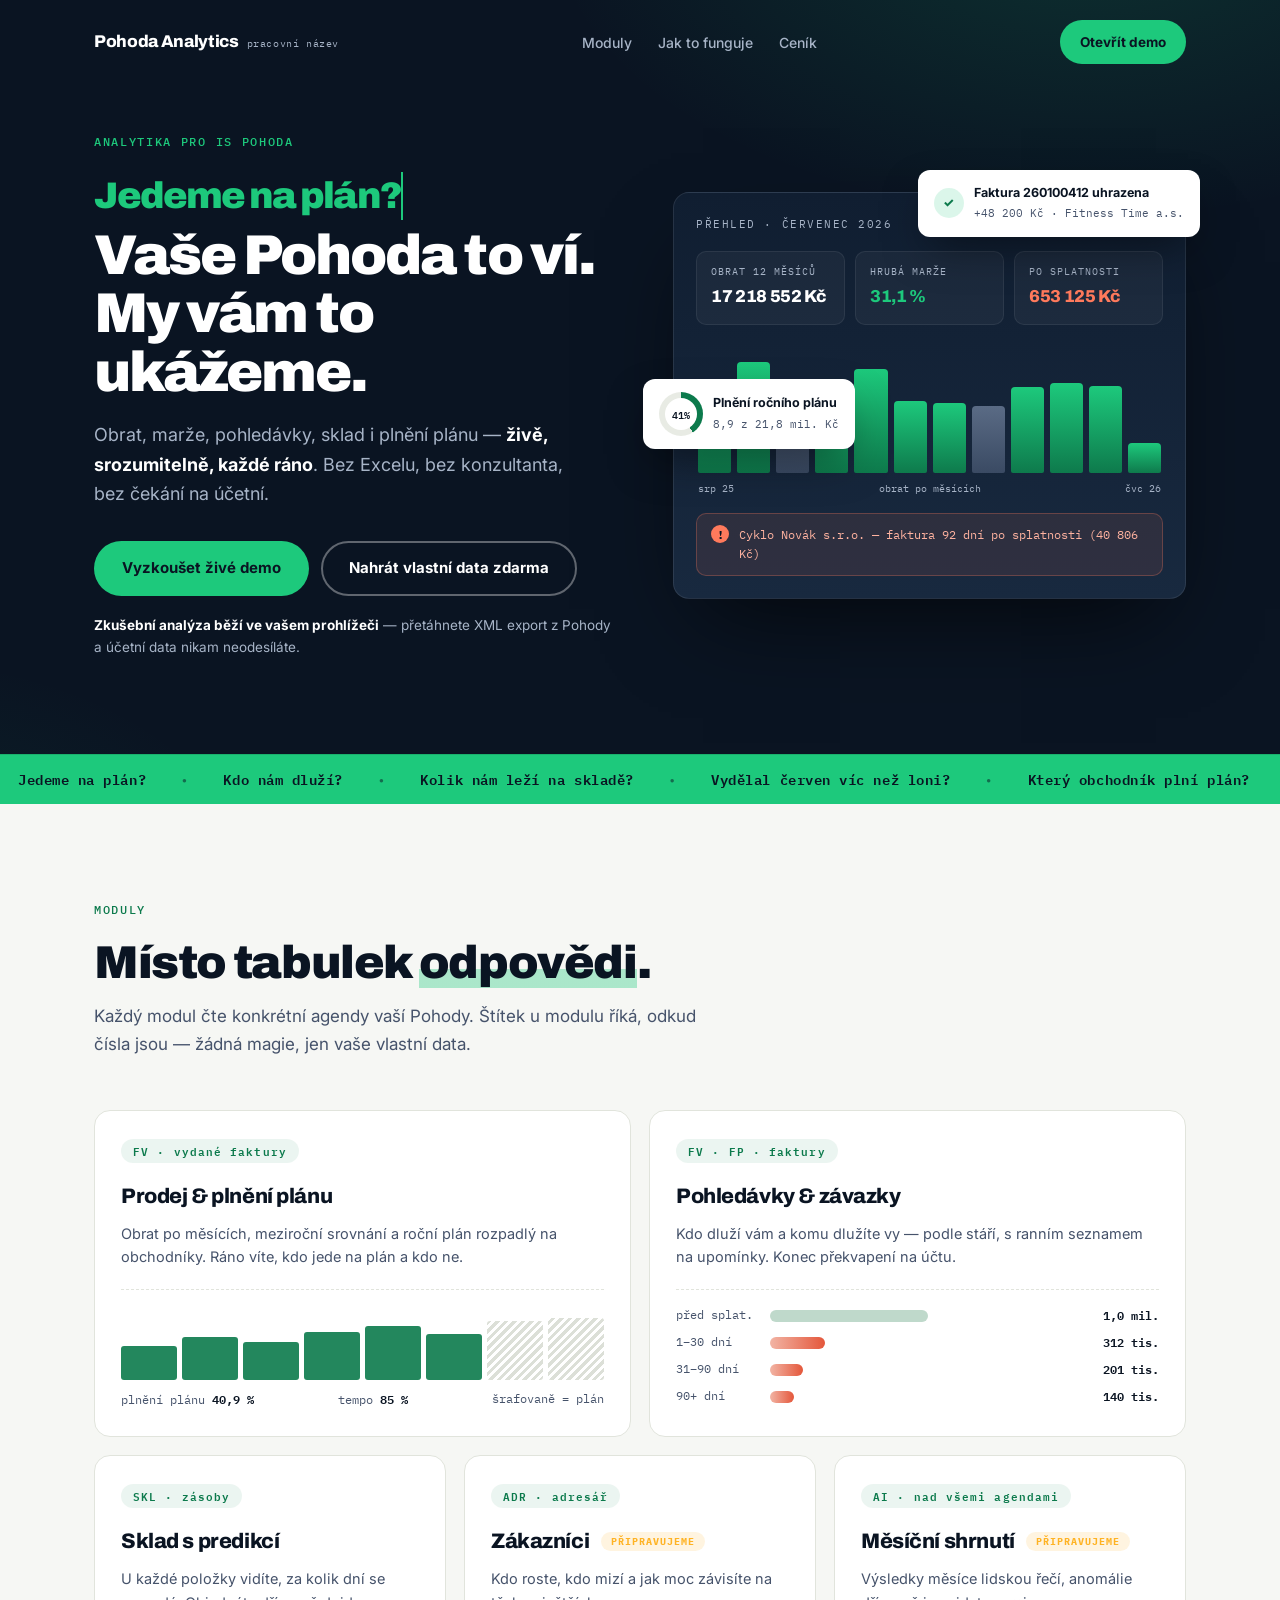
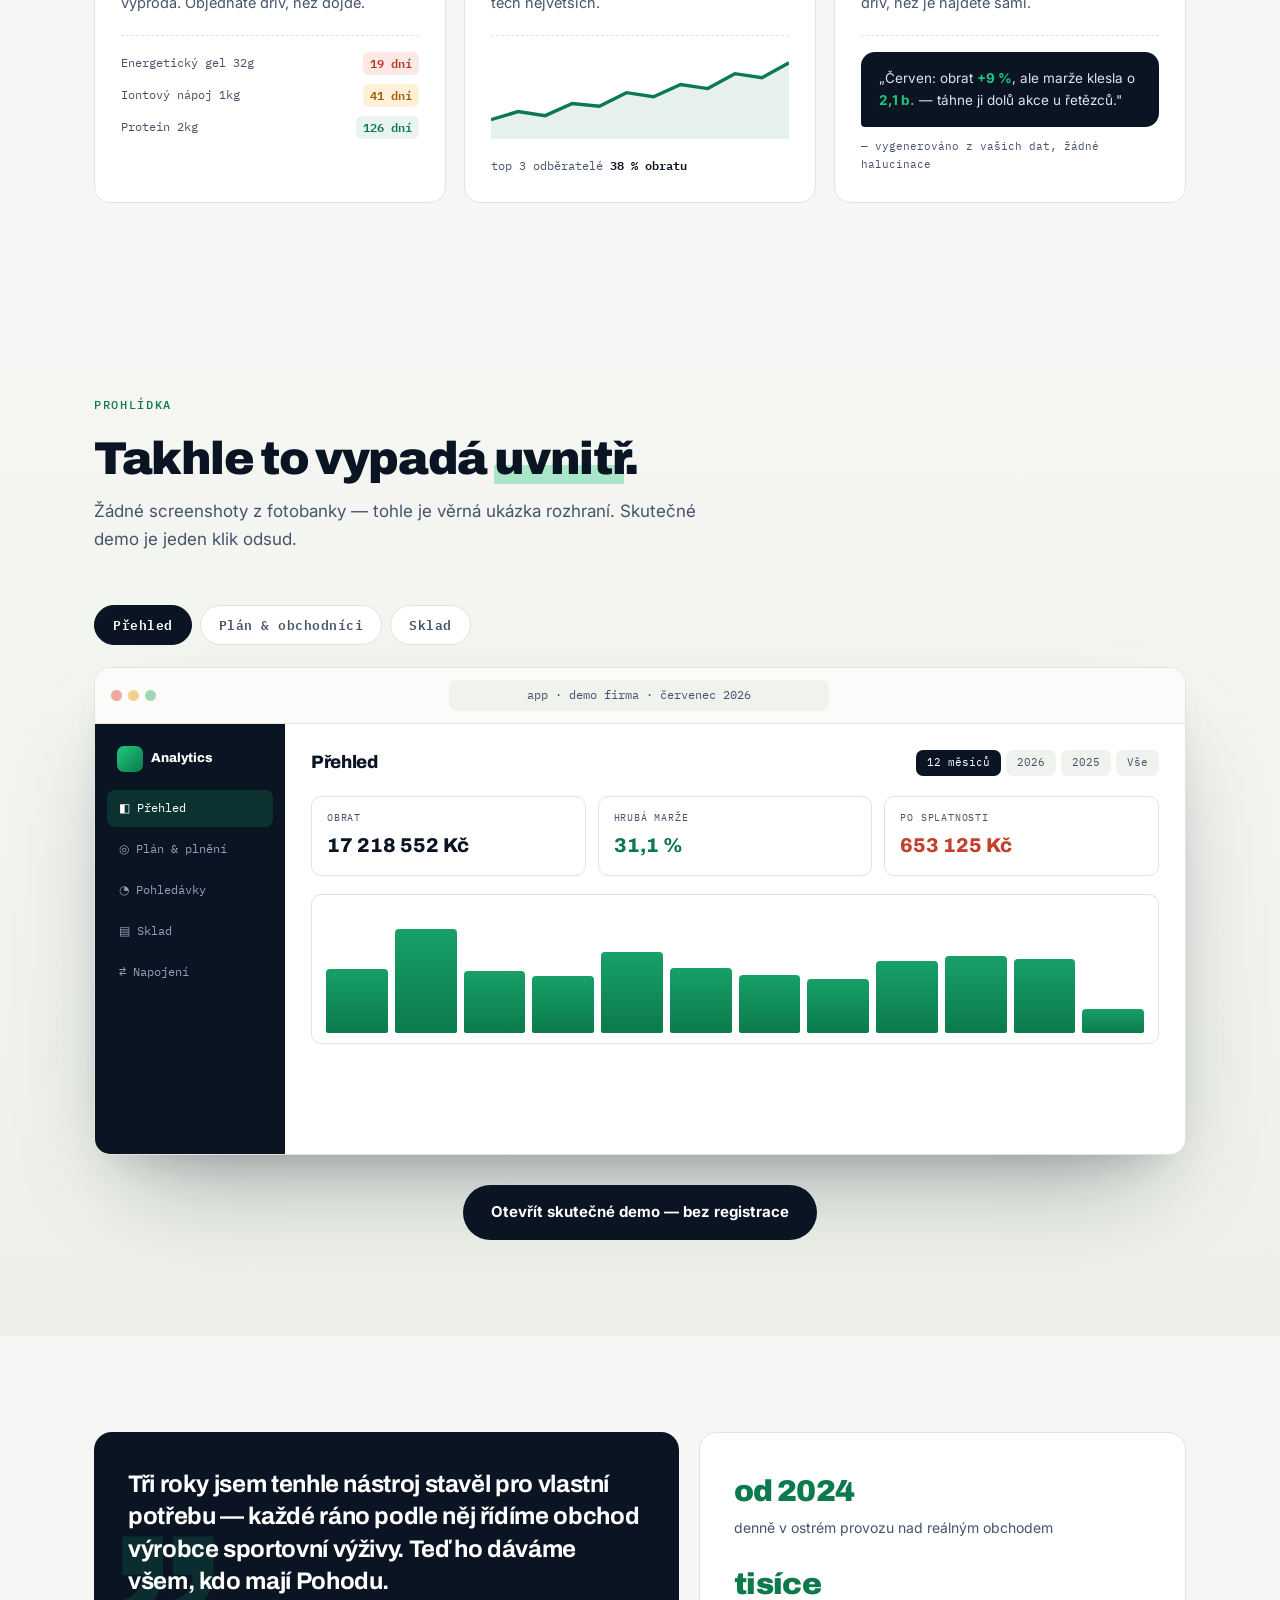
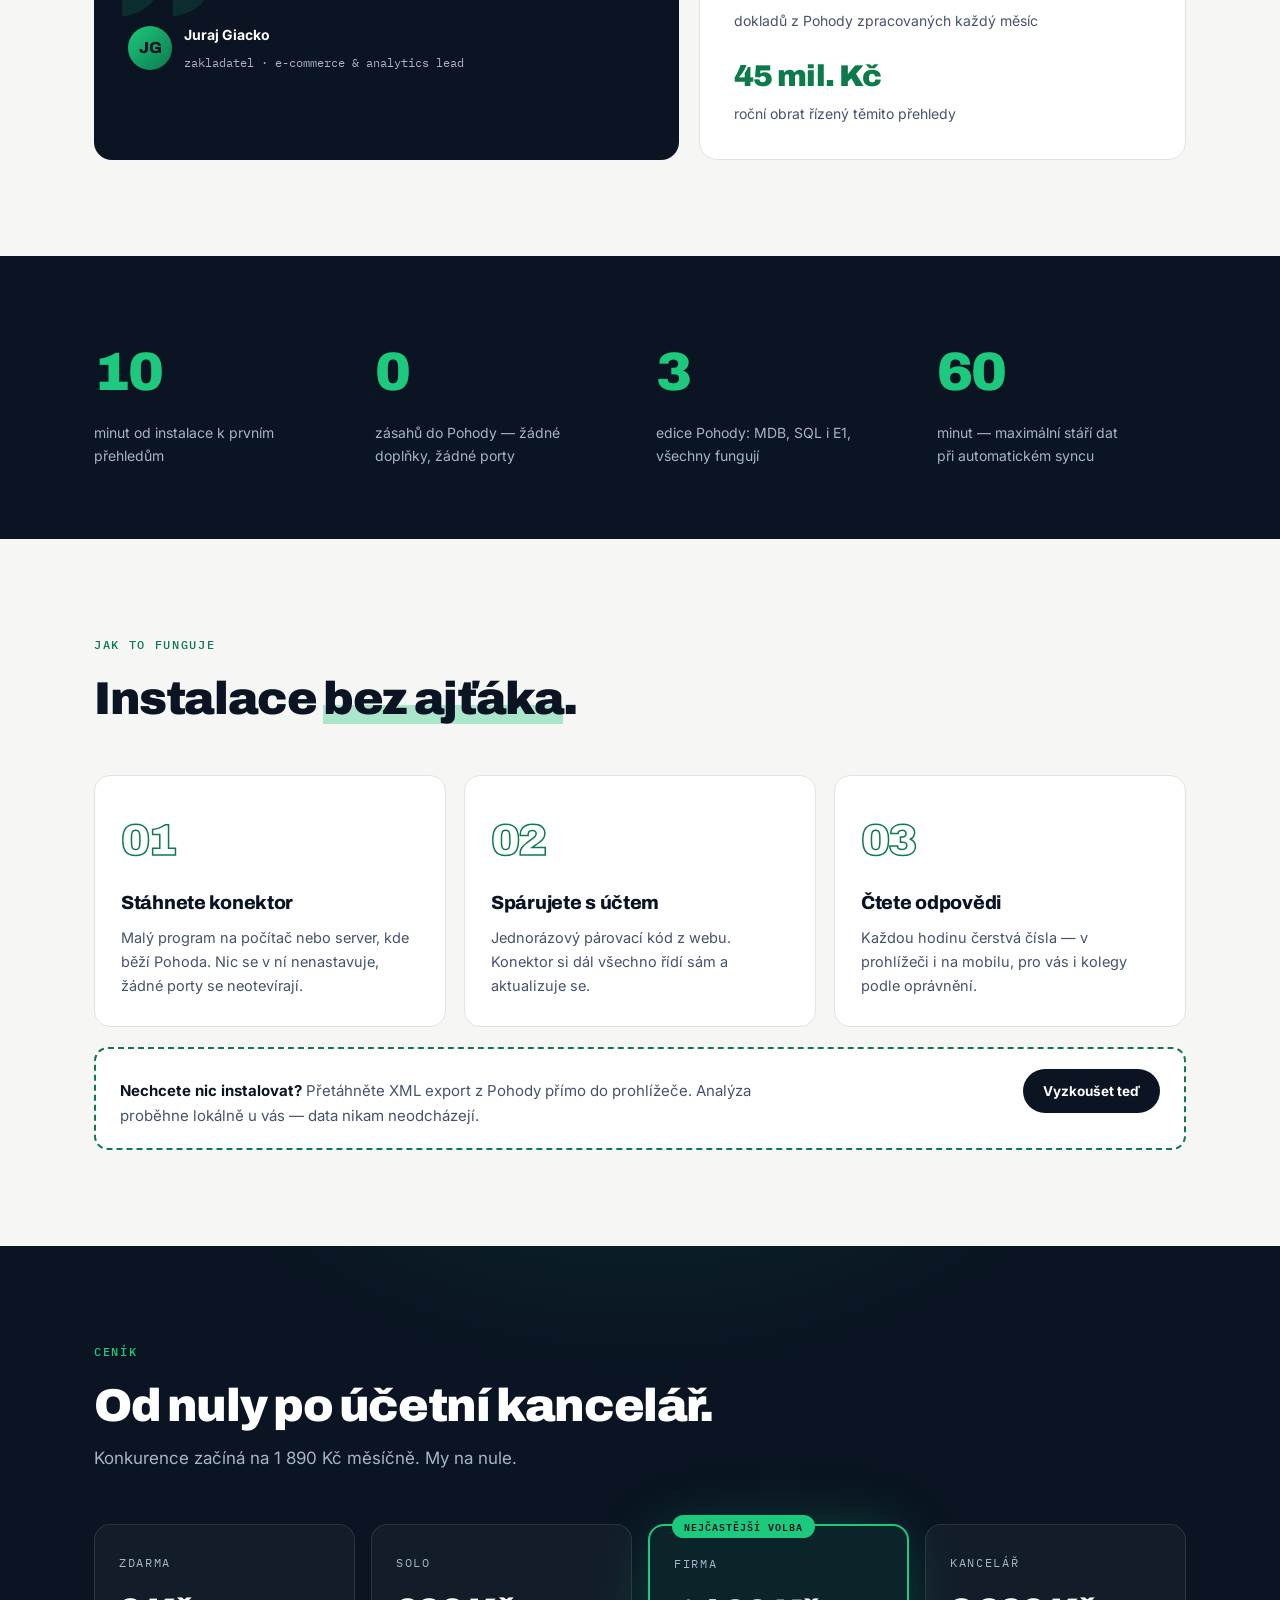
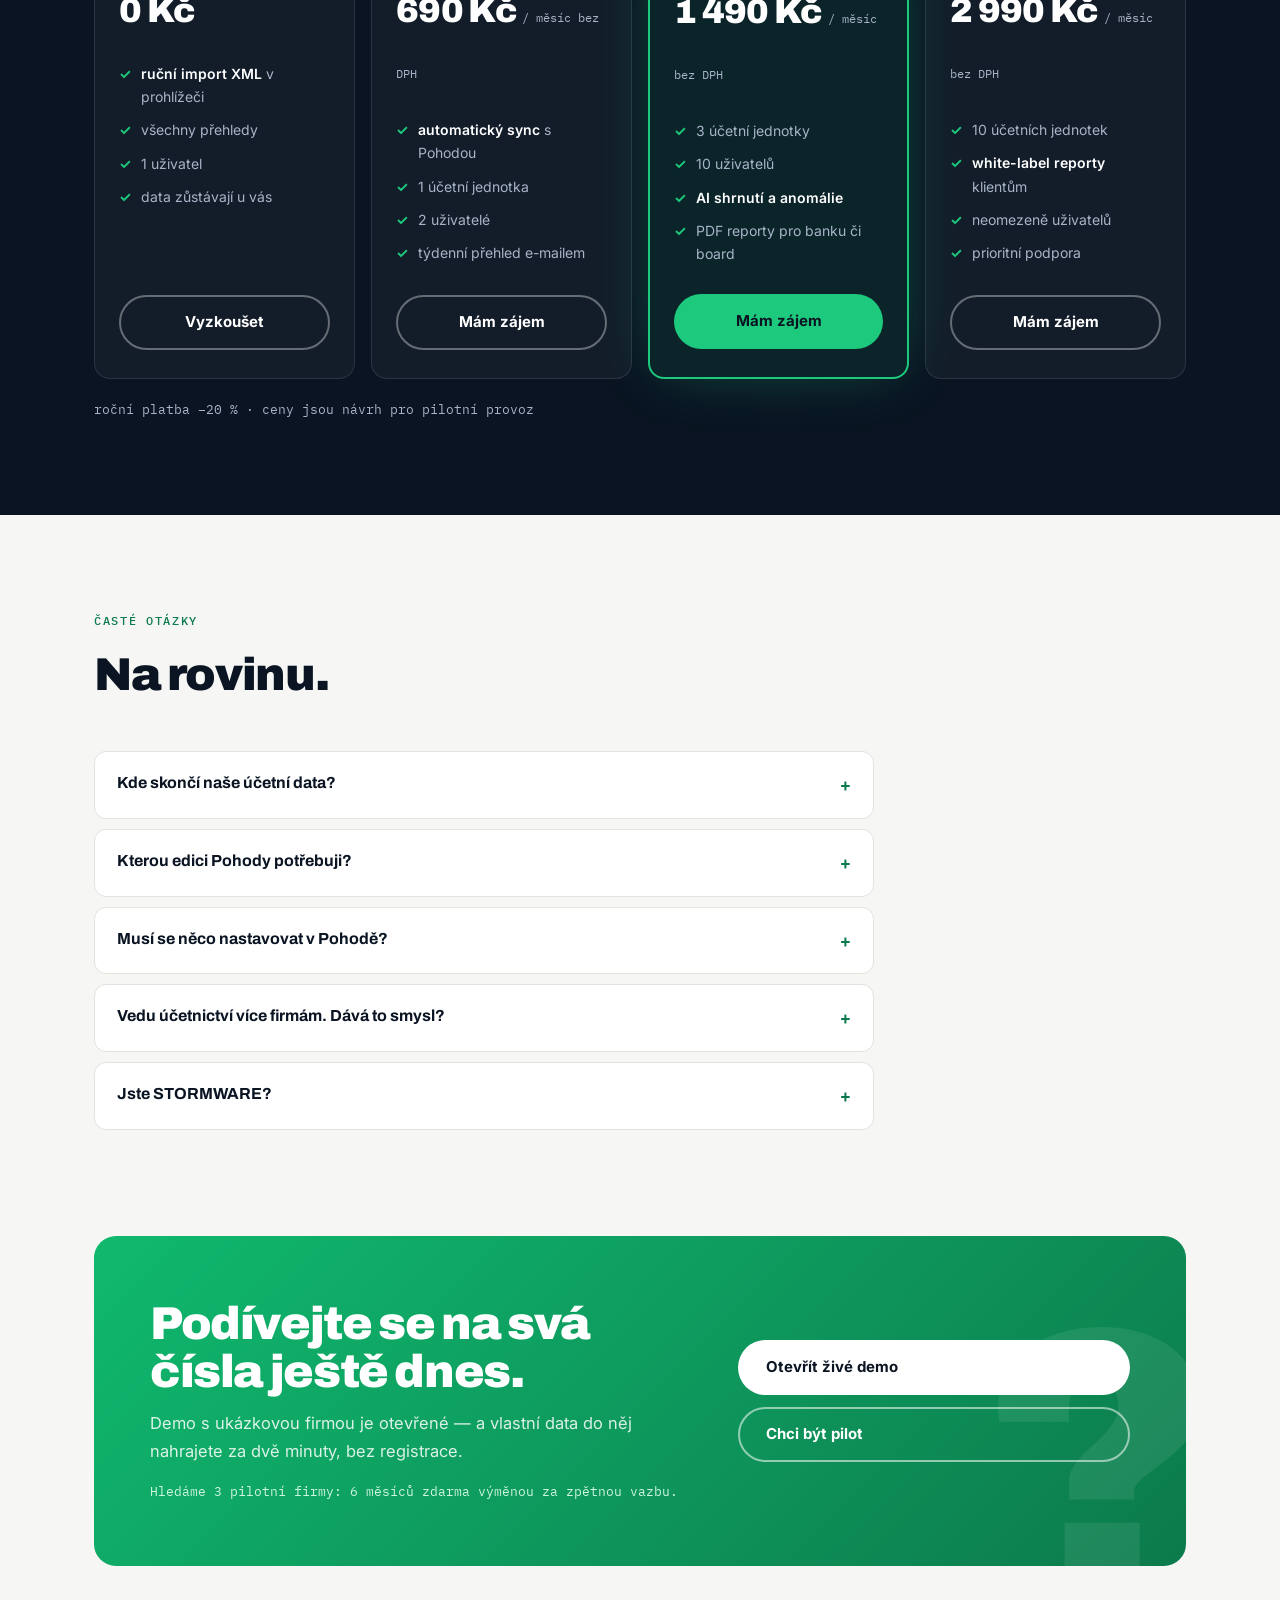
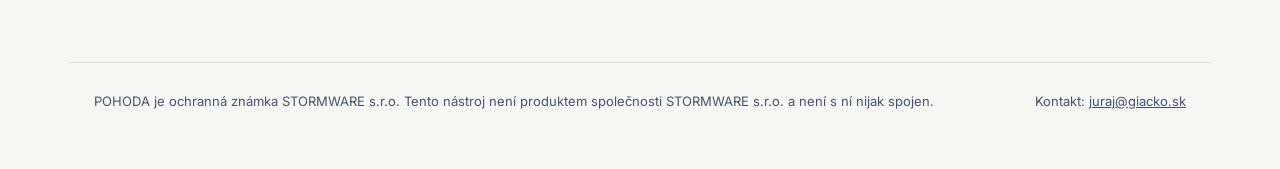
==== commit a780bbcb: "Fix: typovana otazka v hero uz nikdy nezalomi riadok Vlastna mensia velkost (.66em), pevna vyska 1 r" ====
--- a/site/index.html
+++ b/site/index.html
@@ -77,7 +77,7 @@
 @media (max-width: 960px) { .hero { grid-template-columns: 1fr; padding-bottom: 72px; } }
 .eyebrow { font-family: var(--mono); font-size: 12px; font-weight: 500; letter-spacing: .14em; text-transform: uppercase; color: var(--zelen); margin-bottom: 20px; }
 h1 { font-family: var(--disp); font-weight: 900; letter-spacing: -.035em; line-height: 1.04; font-size: clamp(36px, 4.6vw, 56px); margin-bottom: 12px; }
-.otazka-cyklus { color: var(--zelen); display: block; min-height: 1.15em; }
+.otazka-cyklus { color: var(--zelen); display: block; font-size: .66em; line-height: 1.3; height: 1.3em; white-space: nowrap; overflow: hidden; margin-bottom: .2em; }
 .otazka-cyklus .kurzor { display: inline-block; width: .06em; background: var(--zelen); animation: blik 1s steps(1) infinite; color: transparent; }
 @keyframes blik { 50% { opacity: 0; } }
 .hero p.sub { font-size: 18px; color: var(--svetly-text); max-width: 470px; margin: 18px 0 32px; }
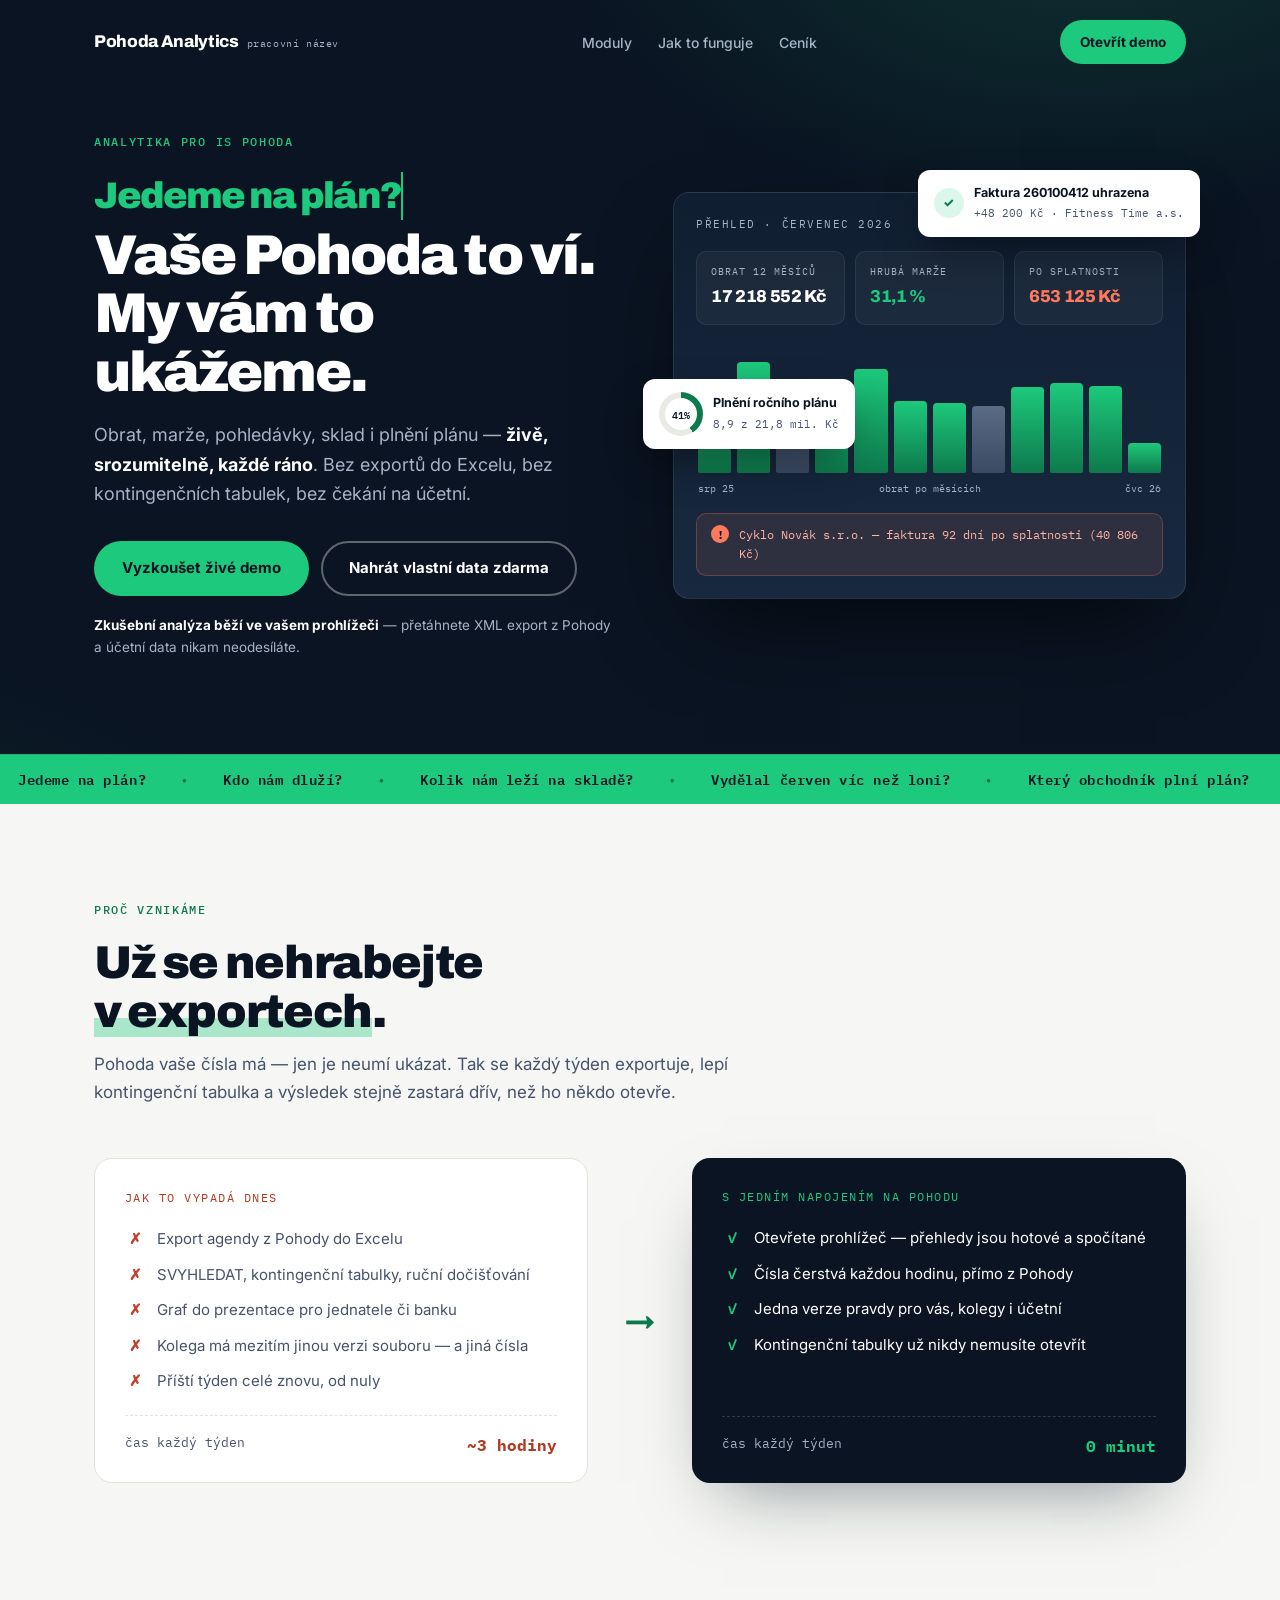
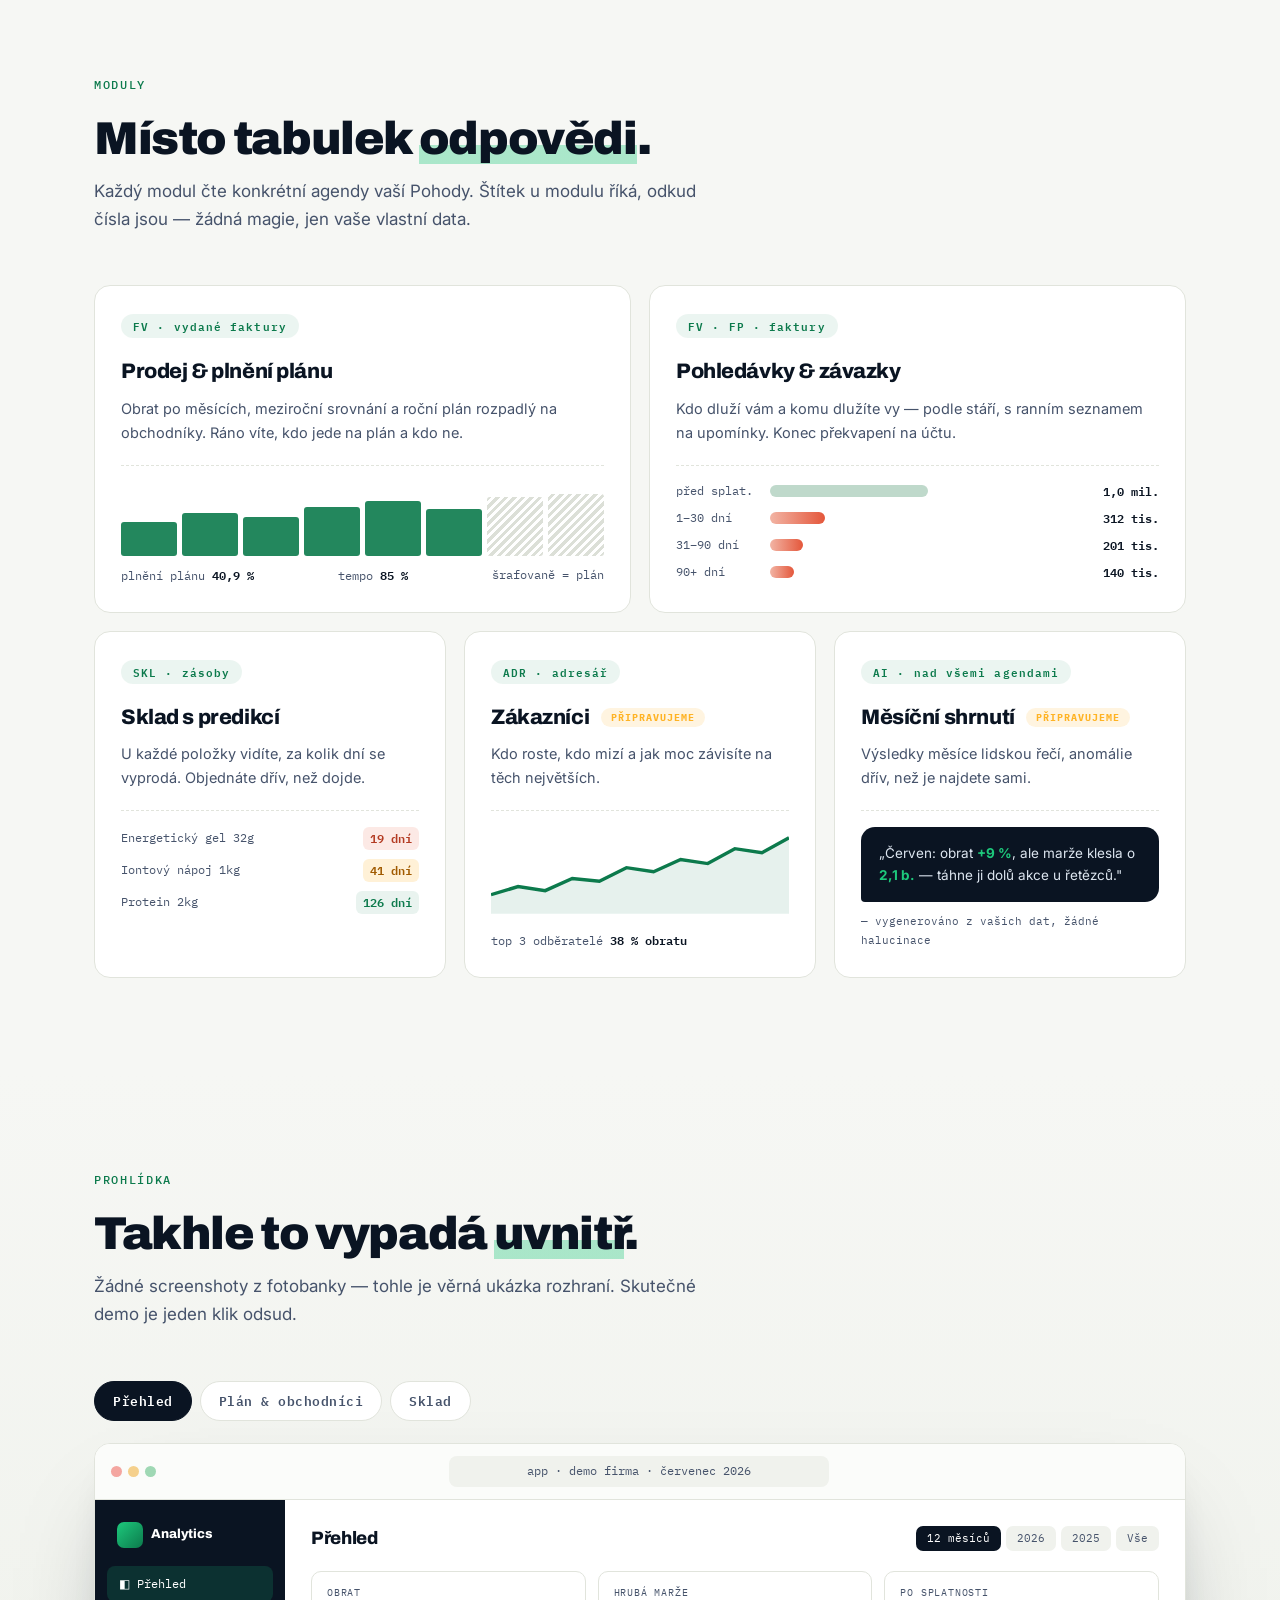
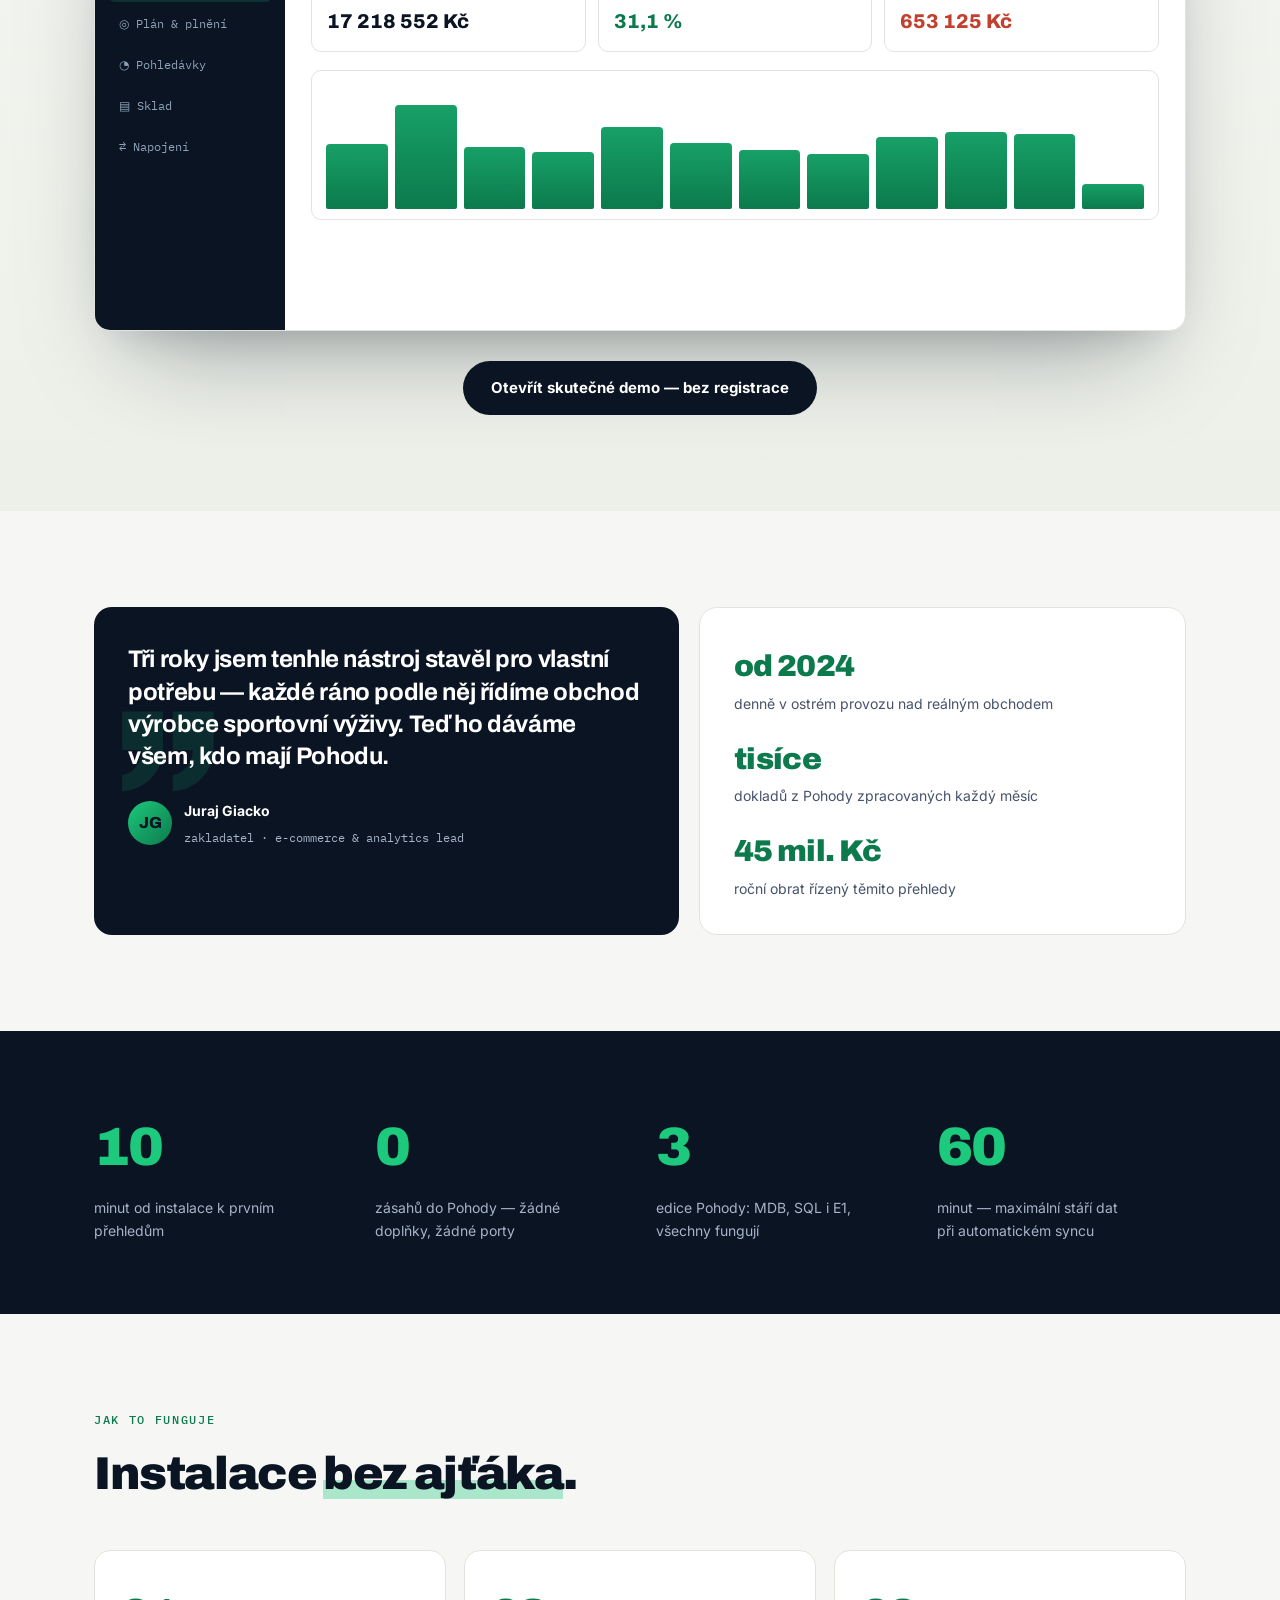
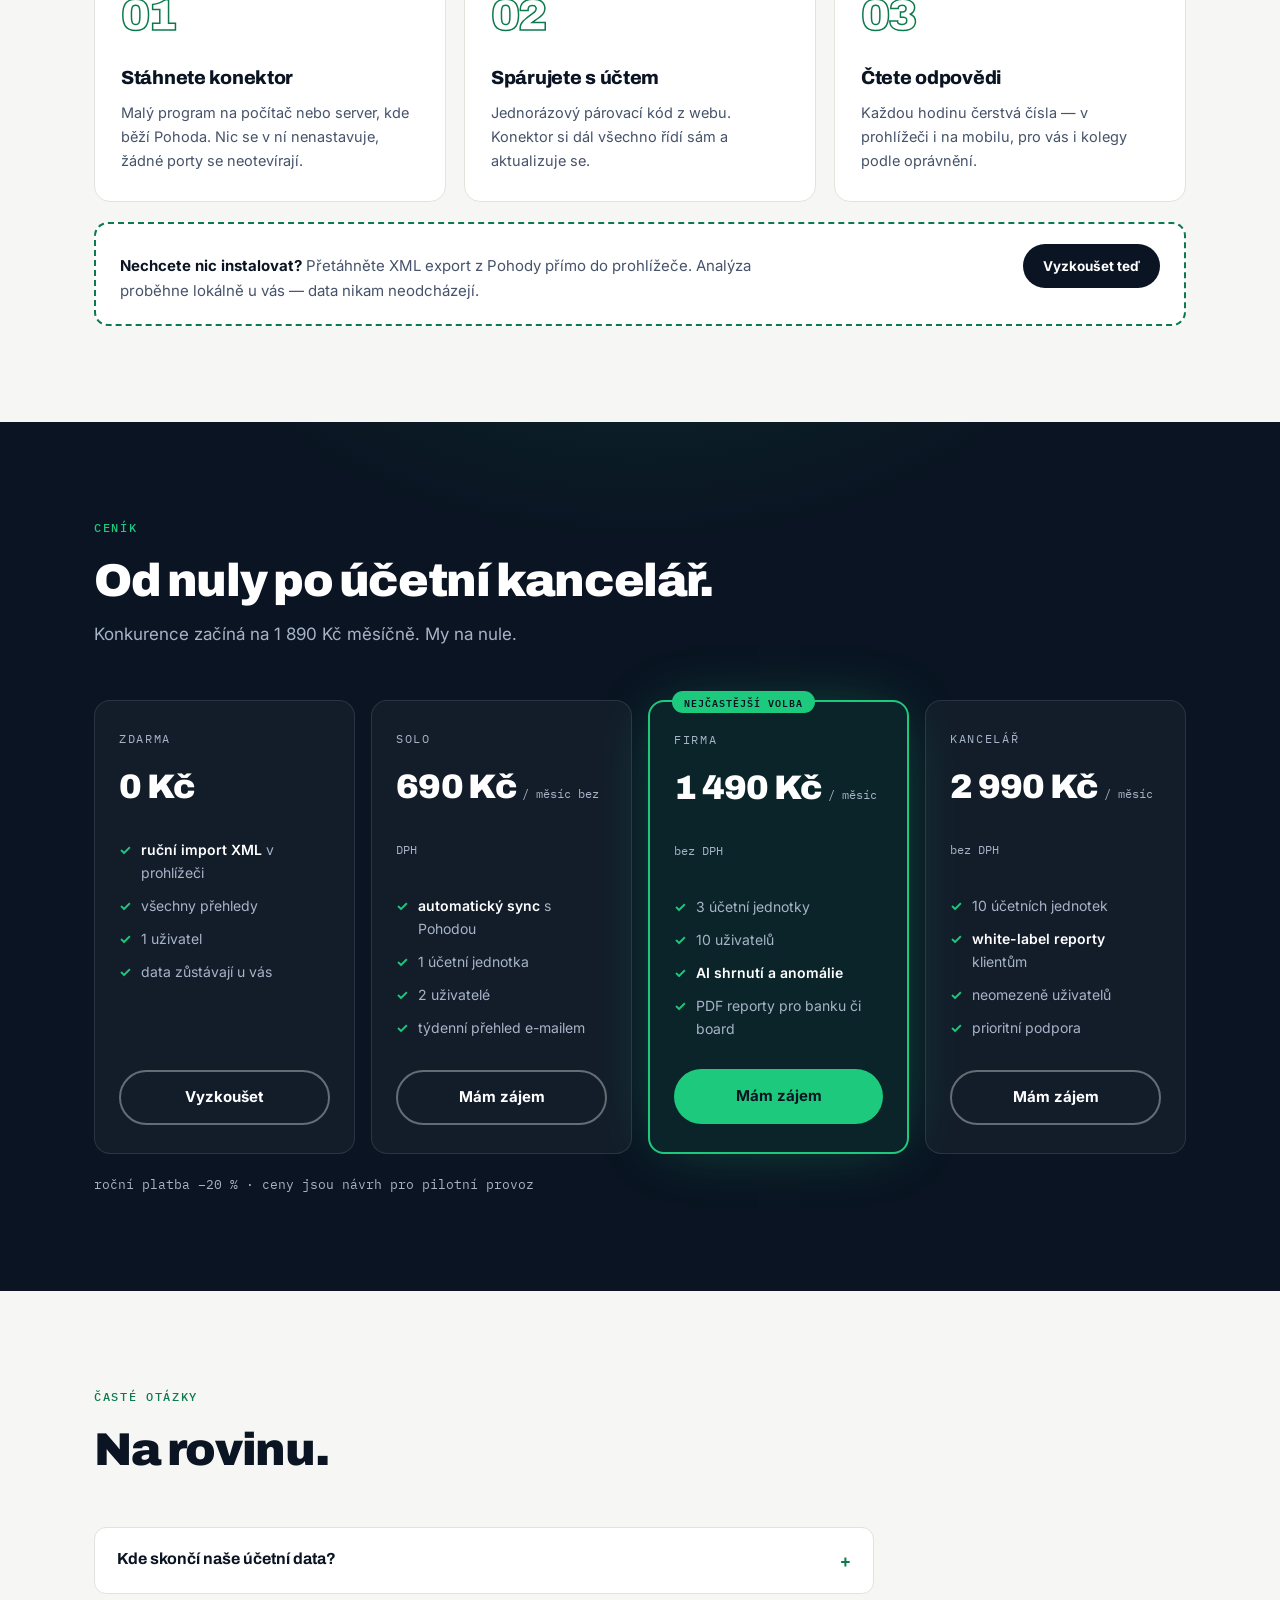
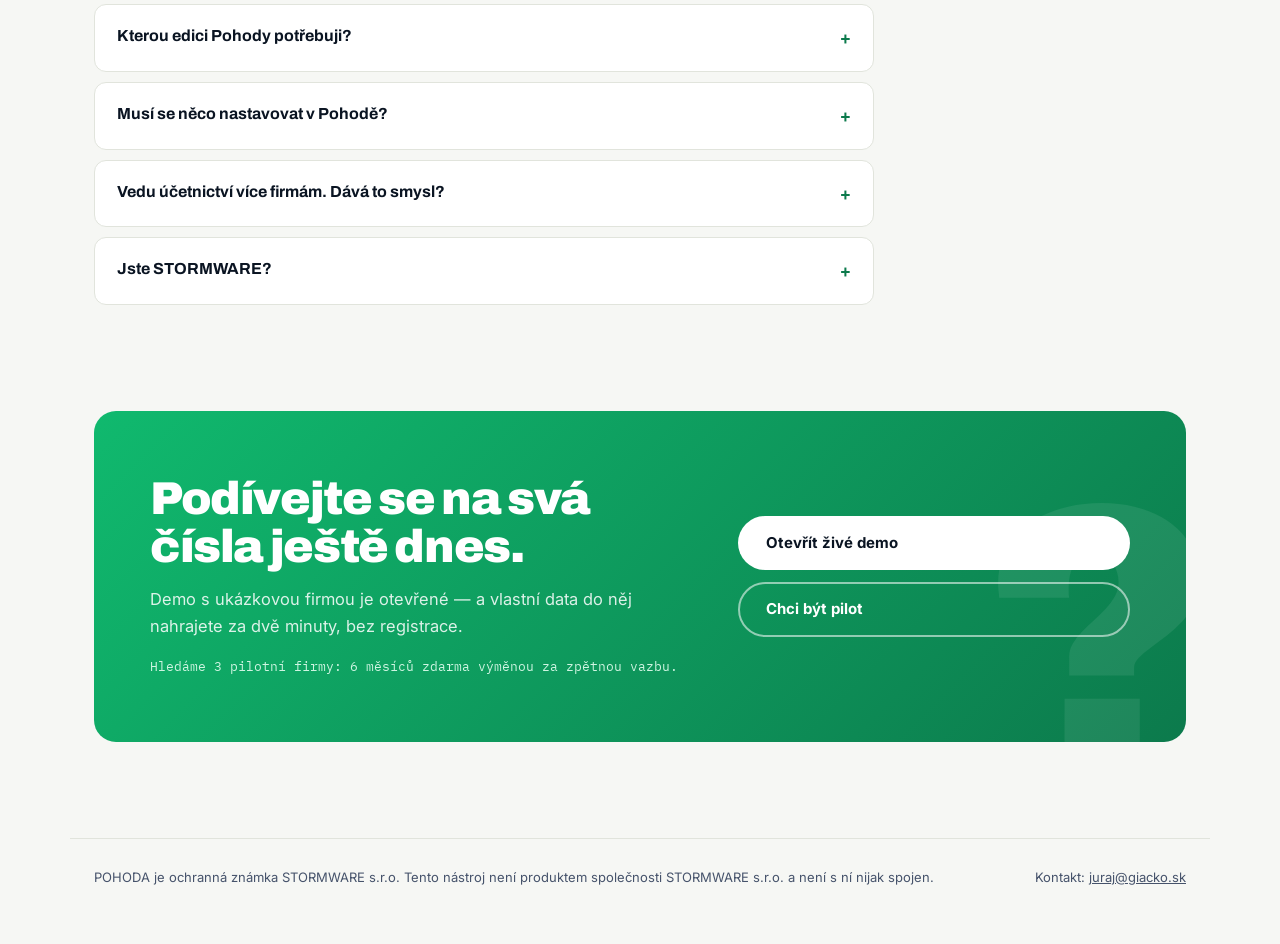
==== commit 044beced: "USP sekcia 'Uz se nehrabejte v exportech': dnes vs. s nami - porovnanie: rucny rituar (export -> Exc" ====
--- a/site/index.html
+++ b/site/index.html
@@ -222,6 +222,30 @@
 .eyebrow.tmavy { color: var(--zelen-tmava); }
 .zvyraz { background: linear-gradient(transparent 62%, rgba(29,201,124,.35) 62%); }
 
+/* ============ dnes vs. s námi (USP) ============ */
+.porovnani { display: grid; grid-template-columns: 1fr 64px 1fr; gap: 20px; align-items: stretch; }
+@media (max-width: 900px) { .porovnani { grid-template-columns: 1fr; gap: 12px; } }
+.cesta { border-radius: 18px; padding: 30px 30px 24px; display: flex; flex-direction: column; }
+.cesta.stara { background: #fff; border: 1px solid var(--linka); }
+.cesta.nova { background: var(--ink); color: #fff; box-shadow: 0 30px 70px -30px rgba(10,20,34,.5); }
+.cesta .nadpis { font-family: var(--mono); font-size: 11.5px; letter-spacing: .13em; text-transform: uppercase; margin-bottom: 20px; }
+.cesta.stara .nadpis { color: #B33A22; }
+.cesta.nova .nadpis { color: var(--zelen); }
+.cesta ol { list-style: none; display: flex; flex-direction: column; gap: 13px; flex: 1; }
+.cesta li { display: flex; gap: 12px; align-items: baseline; font-size: 15px; line-height: 1.5; }
+.cesta li .zn { font-family: var(--mono); font-weight: 600; flex-shrink: 0; width: 20px; text-align: center; }
+.cesta.stara li { color: var(--text-2); }
+.cesta.stara li .zn { color: #C2402E; }
+.cesta.stara li s { text-decoration-color: rgba(194,64,46,.55); text-decoration-thickness: 1.5px; }
+.cesta.nova li .zn { color: var(--zelen); }
+.cesta .ucet { margin-top: 22px; padding-top: 16px; border-top: 1px dashed var(--linka); font-family: var(--mono); font-size: 13px; color: var(--text-2); display: flex; justify-content: space-between; gap: 10px; }
+.cesta.nova .ucet { border-top-color: rgba(255,255,255,.16); color: var(--svetly-text); }
+.cesta .ucet b { font-size: 16px; }
+.cesta.stara .ucet b { color: #B33A22; }
+.cesta.nova .ucet b { color: var(--zelen); }
+.porovnani .sipka { display: flex; align-items: center; justify-content: center; font-family: var(--disp); font-weight: 900; font-size: 30px; color: var(--zelen-tmava); }
+@media (max-width: 900px) { .porovnani .sipka { transform: rotate(90deg); height: 34px; } }
+
 /* ============ moduly – karty s mini-viz ============ */
 .mriz { display: grid; grid-template-columns: repeat(6, 1fr); gap: 18px; }
 .modul { background: var(--bila); border: 1px solid var(--linka); border-radius: 16px; padding: 26px; grid-column: span 2; transition: transform .18s ease, box-shadow .18s ease; position: relative; overflow: hidden; }
@@ -351,7 +375,7 @@
         Vaše Pohoda to ví.<br>My vám to ukážeme.
       </h1>
       <p class="sub">Obrat, marže, pohledávky, sklad i plnění plánu — <b>živě, srozumitelně,
-      každé ráno</b>. Bez Excelu, bez konzultanta, bez čekání na účetní.</p>
+      každé ráno</b>. Bez exportů do Excelu, bez kontingenčních tabulek, bez čekání na účetní.</p>
       <div class="cta">
         <a class="btn" href="../app/">Vyzkoušet živé demo</a>
         <a class="btn obrys" href="../app/#import">Nahrát vlastní data zdarma</a>
@@ -404,6 +428,39 @@
 </div>
 
 <main>
+  <section class="blok wrap" id="proc">
+    <div class="sekce-hlava">
+      <div class="eyebrow tmavy">Proč vznikáme</div>
+      <h2>Už se nehrabejte <span class="zvyraz">v exportech</span>.</h2>
+      <p>Pohoda vaše čísla má — jen je neumí ukázat. Tak se každý týden exportuje,
+      lepí kontingenční tabulka a výsledek stejně zastará dřív, než ho někdo otevře.</p>
+    </div>
+    <div class="porovnani">
+      <div class="cesta stara">
+        <div class="nadpis">Jak to vypadá dnes</div>
+        <ol>
+          <li><span class="zn">✗</span><span>Export agendy z Pohody do Excelu</span></li>
+          <li><span class="zn">✗</span><span>SVYHLEDAT, kontingenční tabulky, ruční dočišťování</span></li>
+          <li><span class="zn">✗</span><span>Graf do prezentace pro jednatele či banku</span></li>
+          <li><span class="zn">✗</span><span>Kolega má mezitím jinou verzi souboru — a jiná čísla</span></li>
+          <li><span class="zn">✗</span><span>Příští týden celé znovu, od nuly</span></li>
+        </ol>
+        <div class="ucet"><span>čas každý týden</span><b>~3 hodiny</b></div>
+      </div>
+      <div class="sipka" aria-hidden="true">→</div>
+      <div class="cesta nova">
+        <div class="nadpis">S jedním napojením na Pohodu</div>
+        <ol>
+          <li><span class="zn">✓</span><span>Otevřete prohlížeč — přehledy jsou hotové a spočítané</span></li>
+          <li><span class="zn">✓</span><span>Čísla čerstvá každou hodinu, přímo z Pohody</span></li>
+          <li><span class="zn">✓</span><span>Jedna verze pravdy pro vás, kolegy i účetní</span></li>
+          <li><span class="zn">✓</span><span>Kontingenční tabulky už nikdy nemusíte otevřít</span></li>
+        </ol>
+        <div class="ucet"><span>čas každý týden</span><b>0 minut</b></div>
+      </div>
+    </div>
+  </section>
+
   <section class="blok wrap" id="moduly">
     <div class="sekce-hlava">
       <div class="eyebrow tmavy">Moduly</div>
